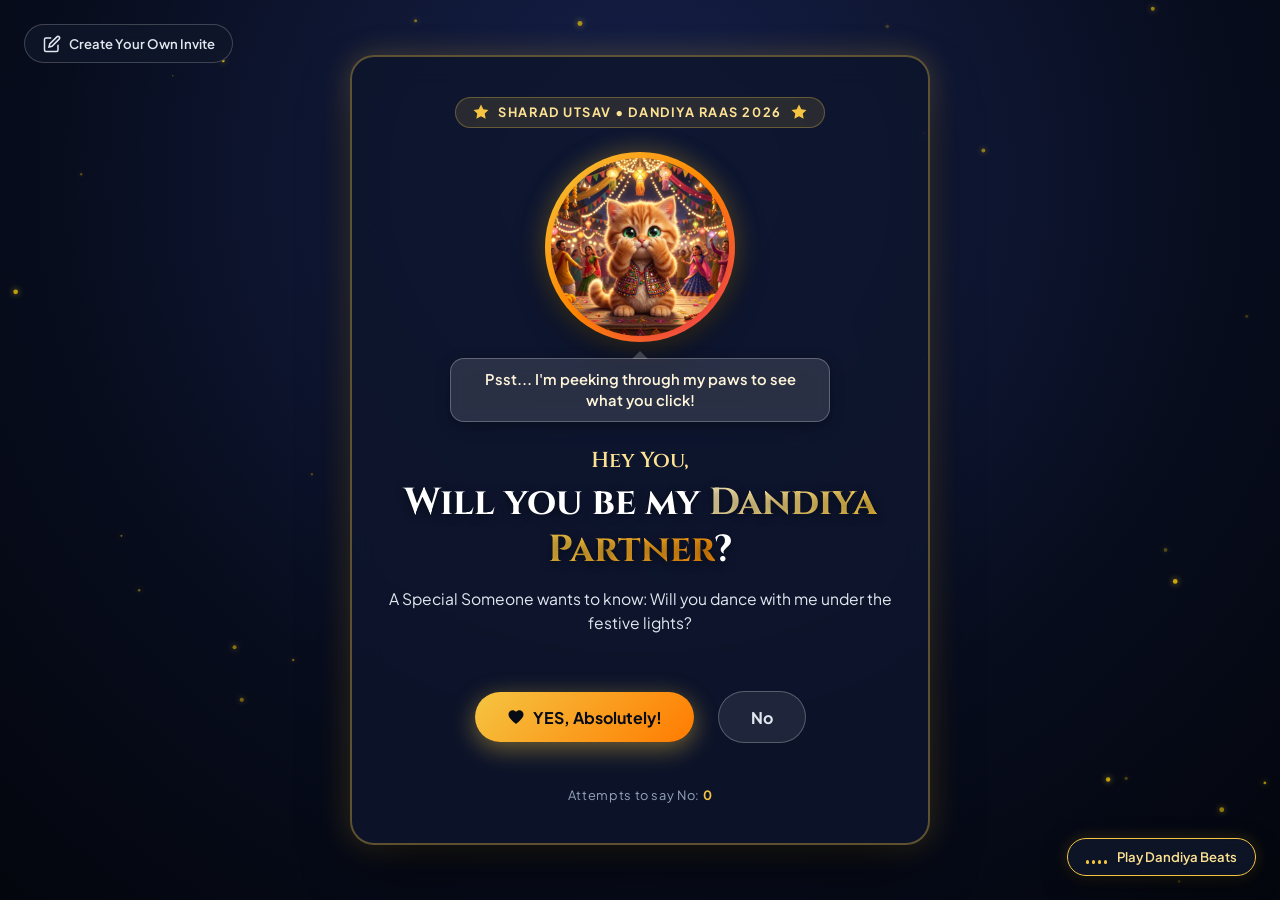
==== index.html @ 461b76aa "Initial commit: Cute Dandiya Partner Invite powered by Nano Banana" ====
<!DOCTYPE html>
<html lang="en">
<head>
  <meta charset="UTF-8">
  <meta name="viewport" content="width=device-width, initial-scale=1.0">
  <title>Will You Be My Dandiya Partner? | Navratri Celebration</title>
  <meta name="description" content="An interactive, heartfelt Dandiya partner invitation for Navratri.">
  <link rel="preconnect" href="https://fonts.googleapis.com">
  <link rel="preconnect" href="https://fonts.gstatic.com" crossorigin>
  <link href="https://fonts.googleapis.com/css2?family=Cinzel:wght@600;700;800&family=Plus+Jakarta+Sans:wght@400;500;600;700&display=swap" rel="stylesheet">
  <link rel="stylesheet" href="styles.css">
</head>
<body>
  <!-- Starry Background Canvas -->
  <canvas id="festive-canvas"></canvas>

  <!-- Floating Audio Beats Button -->
  <button id="audio-toggle-btn" class="audio-toggle-btn" aria-label="Toggle festive beats">
    <div class="sound-bars">
      <span class="sound-bar"></span>
      <span class="sound-bar"></span>
      <span class="sound-bar"></span>
      <span class="sound-bar"></span>
    </div>
    <span id="audio-status-text">Play Dandiya Beats</span>
  </button>

  <!-- Floating Link Creator Pill -->
  <button id="open-creator-btn" class="floating-creator-btn">
    <svg class="svg-icon" viewBox="0 0 24 24" fill="none" stroke="currentColor" stroke-width="2">
      <path d="M11 4H4a2 2 0 0 0-2 2v14a2 2 0 0 0 2 2h14a2 2 0 0 0 2-2v-7"></path>
      <path d="M18.5 2.5a2.121 2.121 0 0 1 3 3L12 15l-4 1 1-4 9.5-9.5z"></path>
    </svg>
    <span>Create Your Own Invite</span>
  </button>

  <!-- Main Container -->
  <main class="invite-wrapper">
    <div class="invite-card" id="invite-card">
      
      <!-- Festive Header Banner -->
      <div class="card-top-badge">
        <svg class="svg-icon svg-gold" viewBox="0 0 24 24" fill="currentColor">
          <polygon points="12 2 15.09 8.26 22 9.27 17 14.14 18.18 21.02 12 17.77 5.82 21.02 7 14.14 2 9.27 8.91 8.26 12 2"></polygon>
        </svg>
        <span id="festive-badge-text">Sharad Utsav • Dandiya Raas 2026</span>
        <svg class="svg-icon svg-gold" viewBox="0 0 24 24" fill="currentColor">
          <polygon points="12 2 15.09 8.26 22 9.27 17 14.14 18.18 21.02 12 17.77 5.82 21.02 7 14.14 2 9.27 8.91 8.26 12 2"></polygon>
        </svg>
      </div>

      <!-- Kitten Character Visual Container -->
      <div class="character-stage">
        <div class="character-frame">
          <img id="kitten-avatar" src="assets/kitten-peeking.jpg" alt="Cute Dandiya Kitten" class="character-img">
          <div class="avatar-glow"></div>
        </div>
        
        <!-- Live Speech Bubble -->
        <div class="speech-bubble" id="speech-bubble">
          <p id="speech-text">Psst... I'm peeking through my paws to see what you click!</p>
        </div>
      </div>

      <!-- Invitation Questions & Names -->
      <div class="invite-content" id="invite-main-content">
        <h1 class="invite-recipient" id="invite-recipient-text">Hey there,</h1>
        <h2 class="invite-heading">
          Will you be my <span class="highlight-gold">Dandiya Partner</span>?
        </h2>
        <p class="invite-subtext" id="invite-sender-text">
          A night of rhythmic Garba beats, swirling colors, and twirling under the starlit sky awaits us!
        </p>

        <!-- Interactive Yes / No Action Arena -->
        <div class="action-arena" id="action-arena">
          <button id="btn-yes" class="btn btn-yes">
            <svg class="svg-icon" viewBox="0 0 24 24" fill="currentColor">
              <path d="M12 21.35l-1.45-1.32C5.4 15.36 2 12.28 2 8.5 2 5.42 4.42 3 7.5 3c1.74 0 3.41.81 4.5 2.09C13.09 3.81 14.76 3 16.5 3 19.58 3 22 5.42 22 8.5c0 3.78-3.4 6.86-8.55 11.54L12 21.35z"/>
            </svg>
            <span>YES, Absolutely!</span>
          </button>
          
          <button id="btn-no" class="btn btn-no">
            <span>No</span>
          </button>
        </div>

        <div class="dodge-counter-label" id="dodge-counter-label">
          Attempts to say No: <span id="dodge-count">0</span>
        </div>
      </div>

      <!-- Celebratory Acceptance View (Hidden initially) -->
      <div class="celebration-view" id="celebration-view" style="display: none;">
        <h2 class="celebration-title">IT'S OFFICIAL!</h2>
        <p class="celebration-lead">
          <span id="final-partner-names">You two</span> are officially paired up for Dandiya Night 2026!
        </p>

        <div class="celebration-pass-card" id="celebration-pass-card">
          <div class="pass-header">
            <span>OFFICIAL DANDIYA PARTNER PASS</span>
            <span class="pass-id" id="pass-serial-id">DND-2026-LOVE</span>
          </div>
          <div class="pass-duo-names" id="pass-duo-names">
            Partner 1 & Partner 2
          </div>
          <div class="pass-meta">
            <div>
              <span class="meta-label">STATUS</span>
              <span class="meta-val verified-text">CONFIRMED DUO</span>
            </div>
            <div>
              <span class="meta-label">VENUE</span>
              <span class="meta-val">Grand Navratri Arena</span>
            </div>
          </div>
        </div>

        <div class="celebration-actions">
          <a id="whatsapp-reply-btn" href="#" target="_blank" class="btn btn-whatsapp">
            <svg class="svg-icon" viewBox="0 0 24 24" fill="currentColor">
              <path d="M12.04 2C6.58 2 2.13 6.45 2.13 11.91C2.13 13.66 2.59 15.36 3.45 16.86L2.05 22L7.3 20.62C8.75 21.41 10.38 21.83 12.04 21.83C17.5 21.83 21.95 17.38 21.95 11.92C21.95 9.27 20.92 6.78 19.05 4.91C17.18 3.04 14.69 2 12.04 2M12.05 3.67C14.25 3.67 16.31 4.53 17.87 6.09C19.42 7.65 20.28 9.72 20.28 11.92C20.28 16.46 16.58 20.15 12.04 20.15C10.56 20.15 9.11 19.76 7.85 19L7.55 18.83L4.43 19.65L5.26 16.61L5.06 16.29C4.24 15 3.8 13.47 3.8 11.91C3.81 7.37 7.5 3.67 12.05 3.67Z"/>
            </svg>
            <span id="whatsapp-btn-text">Send Reply to Partner</span>
          </a>

          <button id="download-certificate-btn" class="btn btn-secondary">
            <svg class="svg-icon" viewBox="0 0 24 24" fill="none" stroke="currentColor" stroke-width="2">
              <path d="M21 15v4a2 2 0 0 1-2 2H5a2 2 0 0 1-2-2v-4"></path>
              <polyline points="7 10 12 15 17 10"></polyline>
              <line x1="12" y1="15" x2="12" y2="3"></line>
            </svg>
            <span>Save Partner Pass</span>
          </button>
        </div>
      </div>

    </div>
  </main>

  <!-- Exit-Intent Modal (Top-Right / Window Closing Trigger) -->
  <div class="exit-modal-backdrop" id="exit-modal" style="display: none;">
    <div class="exit-modal-card">
      <div class="exit-avatar-frame">
        <img src="assets/kitten-crying.jpg" alt="Crying Kitten" class="exit-character-img">
      </div>
      <h3 class="exit-modal-title">Wait, are you closing this window?!</h3>
      <p class="exit-modal-desc">
        You haven't given your answer yet! Don't leave me hanging with a sad kitten heart... come back and say YES!
      </p>
      <div class="exit-modal-actions">
        <button id="btn-stay" class="btn btn-primary">
          <span>I'm Staying! Let Me Answer</span>
        </button>
      </div>
    </div>
  </div>

  <!-- Invite Generator / Personalizer Modal -->
  <div class="creator-modal-backdrop" id="creator-modal" style="display: none;">
    <div class="creator-modal-card">
      <div class="creator-header">
        <h3>Create Your Custom Dandiya Invite</h3>
        <button id="close-creator-btn" class="close-btn" aria-label="Close dialog">
          <svg viewBox="0 0 24 24" width="20" height="20" stroke="currentColor" stroke-width="2" fill="none">
            <line x1="18" y1="6" x2="6" y2="18"></line>
            <line x1="6" y1="6" x2="18" y2="18"></line>
          </svg>
        </button>
      </div>
      <form id="creator-form">
        <div class="form-field">
          <label for="input-sender">Your Name</label>
          <input type="text" id="input-sender" placeholder="e.g. Rahul" required>
        </div>
        <div class="form-field">
          <label for="input-recipient">Partner's Name</label>
          <input type="text" id="input-recipient" placeholder="e.g. Priya" required>
        </div>
        <div class="form-field">
          <label for="input-phone">Your WhatsApp Number (Optional, for direct reply)</label>
          <input type="tel" id="input-phone" placeholder="e.g. +91 9876543210">
        </div>
        <button type="submit" class="btn btn-primary btn-block">
          <span>Generate Sharable Link</span>
        </button>
      </form>
      
      <div id="generated-link-box" class="generated-link-box" style="display: none;">
        <label>Your Custom Invite Link:</label>
        <div class="link-input-group">
          <input type="text" id="generated-link-input" readonly>
          <button id="copy-link-btn" class="btn btn-secondary">Copy</button>
        </div>
        <p class="link-hint">Send this link to your partner! When they open it, it will be customized for them.</p>
      </div>
    </div>
  </div>

  <script src="app.js"></script>
</body>
</html>
---- styles.css ----
/* ==========================================================================
   Dandiya Partner Invite - Stylesheet
   Theme: Navratri Dandiya Raas Midnight Celebration with Cute Kitten
   Palette: Royal Midnight Indigo, Radiant Gold, Marigold Saffron
   Zero Unicode Emoji Policy: Strictly Clean Inline SVGs & Custom Graphics
   ========================================================================== */

:root {
  --color-bg-deep: #070b16;
  --color-bg-card: rgba(14, 21, 44, 0.82);
  --color-bg-card-border: rgba(245, 197, 66, 0.35);
  --color-border-glow: rgba(255, 215, 0, 0.65);

  --color-gold-100: #fff6db;
  --color-gold-300: #fde293;
  --color-gold-400: #f5c542;
  --color-gold-500: #e5a710;
  --color-saffron: #ff7b00;
  --color-pink: #e91e63;
  --color-teal: #00b4d8;

  --color-text-white: #ffffff;
  --color-text-muted: #94a3b8;
  --color-text-secondary: #e2e8f0;

  --font-serif: 'Cinzel', Georgia, serif;
  --font-sans: 'Plus Jakarta Sans', -apple-system, BlinkMacSystemFont, sans-serif;

  --radius-sm: 8px;
  --radius-md: 14px;
  --radius-lg: 24px;
  --radius-full: 9999px;

  --shadow-gold: 0 0 30px rgba(245, 197, 66, 0.25);
  --transition-fast: 0.18s cubic-bezier(0.16, 1, 0.3, 1);
  --transition-medium: 0.35s cubic-bezier(0.16, 1, 0.3, 1);
}

*, *::before, *::after {
  box-sizing: border-box;
  margin: 0;
  padding: 0;
}

html, body {
  width: 100%;
  min-height: 100vh;
  font-family: var(--font-sans);
  background-color: var(--color-bg-deep);
  color: var(--color-text-white);
  overflow-x: hidden;
  position: relative;
}

body {
  background: radial-gradient(circle at 50% 20%, #17224d 0%, #080d1e 60%, #03060d 100%);
  display: flex;
  align-items: center;
  justify-content: center;
  padding: 1.5rem;
}

/* Starry Festive Canvas */
#festive-canvas {
  position: fixed;
  top: 0;
  left: 0;
  width: 100%;
  height: 100%;
  pointer-events: none;
  z-index: 1;
}

/* Floating Audio Beats Pill */
.audio-toggle-btn {
  position: fixed;
  bottom: 1.5rem;
  right: 1.5rem;
  z-index: 90;
  display: flex;
  align-items: center;
  gap: 0.65rem;
  padding: 0.6rem 1.1rem;
  background: rgba(15, 23, 42, 0.85);
  border: 1px solid var(--color-gold-400);
  border-radius: var(--radius-full);
  color: var(--color-gold-300);
  font-family: var(--font-sans);
  font-size: 0.82rem;
  font-weight: 600;
  cursor: pointer;
  box-shadow: 0 8px 24px rgba(0, 0, 0, 0.5), 0 0 15px rgba(245, 197, 66, 0.2);
  backdrop-filter: blur(10px);
  transition: all var(--transition-fast);
}

.audio-toggle-btn:hover {
  transform: translateY(-2px);
  box-shadow: 0 10px 30px rgba(245, 197, 66, 0.35);
}

.sound-bars {
  display: flex;
  align-items: flex-end;
  gap: 3px;
  height: 14px;
}

.sound-bar {
  width: 3px;
  background: var(--color-gold-400);
  border-radius: 2px;
  height: 4px;
  transition: height 0.2s ease;
}

.sound-playing .sound-bar:nth-child(1) { animation: soundJump 0.6s infinite alternate ease-in-out; }
.sound-playing .sound-bar:nth-child(2) { animation: soundJump 0.8s infinite alternate 0.15s ease-in-out; }
.sound-playing .sound-bar:nth-child(3) { animation: soundJump 0.5s infinite alternate 0.3s ease-in-out; }
.sound-playing .sound-bar:nth-child(4) { animation: soundJump 0.7s infinite alternate 0.1s ease-in-out; }

@keyframes soundJump {
  0% { height: 3px; }
  100% { height: 14px; }
}

/* Floating Customizer Button */
.floating-creator-btn {
  position: fixed;
  top: 1.5rem;
  left: 1.5rem;
  z-index: 90;
  display: flex;
  align-items: center;
  gap: 0.5rem;
  padding: 0.6rem 1.1rem;
  background: rgba(15, 23, 42, 0.8);
  border: 1px solid rgba(255, 255, 255, 0.2);
  border-radius: var(--radius-full);
  color: var(--color-text-secondary);
  font-family: var(--font-sans);
  font-size: 0.82rem;
  font-weight: 600;
  cursor: pointer;
  backdrop-filter: blur(8px);
  transition: all var(--transition-fast);
}

.floating-creator-btn:hover {
  border-color: var(--color-gold-400);
  color: var(--color-gold-300);
  transform: translateY(-2px);
}

/* Main Invite Wrapper */
.invite-wrapper {
  position: relative;
  z-index: 10;
  width: 100%;
  max-width: 580px;
  margin: 1.5rem auto;
}

.invite-card {
  position: relative;
  background: var(--color-bg-card);
  border: 2px solid var(--color-bg-card-border);
  border-radius: var(--radius-lg);
  padding: 2.5rem 2rem;
  box-shadow: 0 25px 60px -15px rgba(0, 0, 0, 0.8), var(--shadow-gold);
  backdrop-filter: blur(16px);
  text-align: center;
  overflow: visible;
  transition: all var(--transition-medium);
}

/* Top Decorative Badge */
.card-top-badge {
  display: inline-flex;
  align-items: center;
  gap: 0.5rem;
  padding: 0.35rem 1rem;
  background: rgba(245, 197, 66, 0.12);
  border: 1px solid rgba(245, 197, 66, 0.3);
  border-radius: var(--radius-full);
  color: var(--color-gold-300);
  font-size: 0.8rem;
  font-weight: 700;
  letter-spacing: 0.12em;
  text-transform: uppercase;
  margin-bottom: 1.5rem;
}

/* Kitten Character Arena */
.character-stage {
  position: relative;
  margin: 0 auto 1.5rem;
  display: flex;
  flex-direction: column;
  align-items: center;
}

.character-frame {
  position: relative;
  width: 190px;
  height: 190px;
  border-radius: 50%;
  padding: 6px;
  background: linear-gradient(135deg, #f5c542 0%, #ff7b00 50%, #e91e63 100%);
  box-shadow: 0 10px 30px rgba(0, 0, 0, 0.6), 0 0 25px rgba(245, 197, 66, 0.4);
  transition: transform var(--transition-medium);
}

.character-frame:hover {
  transform: scale(1.04);
}

.character-img {
  width: 100%;
  height: 100%;
  border-radius: 50%;
  object-fit: cover;
  object-position: center;
  display: block;
  background: #0d142b;
  transition: opacity 0.25s ease-in-out;
}

.avatar-glow {
  position: absolute;
  top: 0;
  left: 0;
  width: 100%;
  height: 100%;
  border-radius: 50%;
  box-shadow: inset 0 0 15px rgba(255, 215, 0, 0.3);
  pointer-events: none;
}

/* Dynamic Live Speech Bubble */
.speech-bubble {
  position: relative;
  margin-top: 1rem;
  background: rgba(255, 255, 255, 0.12);
  border: 1px solid rgba(255, 255, 255, 0.25);
  border-radius: var(--radius-md);
  padding: 0.65rem 1.25rem;
  max-width: 380px;
  backdrop-filter: blur(8px);
  box-shadow: 0 4px 15px rgba(0, 0, 0, 0.3);
}

.speech-bubble::before {
  content: '';
  position: absolute;
  top: -8px;
  left: 50%;
  transform: translateX(-50%);
  border-left: 8px solid transparent;
  border-right: 8px solid transparent;
  border-bottom: 8px solid rgba(255, 255, 255, 0.2);
}

#speech-text {
  font-size: 0.92rem;
  font-weight: 600;
  color: var(--color-gold-100);
  line-height: 1.4;
  transition: color 0.2s ease;
}

/* Invitation Typography */
.invite-recipient {
  font-family: var(--font-serif);
  font-size: 1.35rem;
  color: var(--color-gold-300);
  margin-bottom: 0.25rem;
  font-weight: 600;
}

.invite-heading {
  font-family: var(--font-serif);
  font-size: clamp(1.75rem, 5vw, 2.35rem);
  font-weight: 700;
  line-height: 1.25;
  margin-bottom: 0.85rem;
  color: #ffffff;
  text-shadow: 0 2px 10px rgba(0, 0, 0, 0.5);
}

.highlight-gold {
  background: linear-gradient(135deg, #fff2c4 0%, #f5c542 50%, #ff8c00 100%);
  -webkit-background-clip: text;
  -webkit-text-fill-color: transparent;
}

.invite-subtext {
  font-size: 0.98rem;
  color: var(--color-text-secondary);
  line-height: 1.55;
  margin-bottom: 2rem;
}

/* Action Arena & Evasive Button Mechanics */
.action-arena {
  position: relative;
  min-height: 100px;
  display: flex;
  align-items: center;
  justify-content: center;
  gap: 1.5rem;
  margin-bottom: 1.25rem;
  padding: 0.5rem 0;
}

.btn {
  display: inline-flex;
  align-items: center;
  justify-content: center;
  gap: 0.5rem;
  padding: 0.9rem 2rem;
  font-family: var(--font-sans);
  font-size: 1rem;
  font-weight: 700;
  border-radius: var(--radius-full);
  cursor: pointer;
  border: none;
  outline: none;
  text-decoration: none;
  transition: transform var(--transition-fast), box-shadow var(--transition-fast), background 0.3s;
  user-select: none;
}

.btn-yes {
  background: linear-gradient(135deg, #f5c542 0%, #ff7b00 100%);
  color: #070b16;
  box-shadow: 0 6px 25px rgba(245, 197, 66, 0.45);
  z-index: 5;
}

.btn-yes:hover {
  transform: scale(1.06);
  box-shadow: 0 10px 35px rgba(245, 197, 66, 0.65);
}

.btn-no {
  background: rgba(255, 255, 255, 0.08);
  color: var(--color-text-secondary);
  border: 1px solid rgba(255, 255, 255, 0.25);
  backdrop-filter: blur(8px);
  position: relative;
  z-index: 10;
  transition: all 0.2s cubic-bezier(0.16, 1, 0.3, 1);
}

.btn-no:hover {
  background: rgba(255, 255, 255, 0.15);
  border-color: rgba(255, 255, 255, 0.4);
}

.dodge-counter-label {
  font-size: 0.8rem;
  color: var(--color-text-muted);
  letter-spacing: 0.05em;
}

#dodge-count {
  color: var(--color-gold-400);
  font-weight: 700;
}

/* ==========================================================================
   Celebration View (After Yes is Clicked)
   ========================================================================== */
.celebration-view {
  animation: fadeInScale 0.6s cubic-bezier(0.16, 1, 0.3, 1) forwards;
}

@keyframes fadeInScale {
  0% { opacity: 0; transform: scale(0.92); }
  100% { opacity: 1; transform: scale(1); }
}

.celebration-title {
  font-family: var(--font-serif);
  font-size: 2.2rem;
  font-weight: 800;
  background: linear-gradient(135deg, #fff2c4 0%, #f5c542 50%, #ff7b00 100%);
  -webkit-background-clip: text;
  -webkit-text-fill-color: transparent;
  margin-bottom: 0.5rem;
}

.celebration-lead {
  font-size: 1.05rem;
  color: var(--color-text-secondary);
  margin-bottom: 1.75rem;
}

/* Official Partner Pass Card */
.celebration-pass-card {
  background: linear-gradient(135deg, #0b1126 0%, #151e3f 100%);
  border: 2px solid var(--color-gold-400);
  border-radius: var(--radius-md);
  padding: 1.4rem 1.6rem;
  margin-bottom: 2rem;
  text-align: left;
  box-shadow: 0 10px 30px rgba(0, 0, 0, 0.6), 0 0 20px rgba(245, 197, 66, 0.2);
}

.pass-header {
  display: flex;
  justify-content: space-between;
  align-items: center;
  font-size: 0.75rem;
  letter-spacing: 0.12em;
  color: var(--color-gold-400);
  font-weight: 700;
  border-bottom: 1px dashed rgba(245, 197, 66, 0.3);
  padding-bottom: 0.75rem;
  margin-bottom: 1rem;
}

.pass-id {
  font-family: monospace;
  font-size: 0.85rem;
  color: var(--color-text-white);
}

.pass-duo-names {
  font-family: var(--font-serif);
  font-size: 1.45rem;
  font-weight: 700;
  color: #ffffff;
  margin-bottom: 1rem;
}

.pass-meta {
  display: flex;
  justify-content: space-between;
}

.meta-label {
  display: block;
  font-size: 0.7rem;
  color: var(--color-text-muted);
  letter-spacing: 0.08em;
  text-transform: uppercase;
}

.meta-val {
  font-size: 0.92rem;
  font-weight: 600;
  color: var(--color-text-secondary);
}

.verified-text {
  color: #4ade80;
}

.celebration-actions {
  display: flex;
  flex-direction: column;
  gap: 0.85rem;
}

.btn-whatsapp {
  background: #25d366;
  color: #ffffff;
  box-shadow: 0 6px 20px rgba(37, 211, 102, 0.35);
}

.btn-whatsapp:hover {
  background: #22bf5b;
  transform: translateY(-2px);
  box-shadow: 0 8px 25px rgba(37, 211, 102, 0.5);
}

.btn-secondary {
  background: rgba(255, 255, 255, 0.08);
  color: var(--color-text-white);
  border: 1px solid rgba(255, 255, 255, 0.2);
}

.btn-secondary:hover {
  background: rgba(255, 255, 255, 0.16);
  border-color: var(--color-gold-400);
}

/* ==========================================================================
   Modals (Exit Intent & Creator)
   ========================================================================== */
.exit-modal-backdrop, .creator-modal-backdrop {
  position: fixed;
  top: 0;
  left: 0;
  width: 100%;
  height: 100%;
  background: rgba(4, 7, 15, 0.85);
  backdrop-filter: blur(10px);
  z-index: 200;
  display: flex;
  align-items: center;
  justify-content: center;
  padding: 1.5rem;
  animation: fadeIn 0.25s ease forwards;
}

@keyframes fadeIn {
  from { opacity: 0; }
  to { opacity: 1; }
}

.exit-modal-card, .creator-modal-card {
  background: #0d142a;
  border: 2px solid var(--color-gold-400);
  border-radius: var(--radius-lg);
  padding: 2.2rem;
  max-width: 460px;
  width: 100%;
  text-align: center;
  box-shadow: 0 25px 60px rgba(0, 0, 0, 0.8), var(--shadow-gold);
  animation: slideUp 0.3s cubic-bezier(0.16, 1, 0.3, 1) forwards;
}

@keyframes slideUp {
  from { transform: translateY(20px); opacity: 0; }
  to { transform: translateY(0); opacity: 1; }
}

.exit-avatar-frame {
  width: 140px;
  height: 140px;
  border-radius: 50%;
  margin: 0 auto 1.25rem;
  overflow: hidden;
  border: 4px solid #f87171;
  box-shadow: 0 0 25px rgba(248, 113, 113, 0.4);
}

.exit-character-img {
  width: 100%;
  height: 100%;
  object-fit: cover;
}

.exit-modal-title {
  font-family: var(--font-serif);
  font-size: 1.45rem;
  color: #ffffff;
  margin-bottom: 0.65rem;
}

.exit-modal-desc {
  font-size: 0.95rem;
  color: var(--color-text-secondary);
  line-height: 1.55;
  margin-bottom: 1.75rem;
}

/* Creator Form */
.creator-header {
  display: flex;
  justify-content: space-between;
  align-items: center;
  margin-bottom: 1.5rem;
  text-align: left;
}

.creator-header h3 {
  font-family: var(--font-serif);
  font-size: 1.25rem;
  color: var(--color-gold-300);
}

.close-btn {
  background: none;
  border: none;
  color: var(--color-text-muted);
  cursor: pointer;
  padding: 4px;
}

.close-btn:hover {
  color: #ffffff;
}

.form-field {
  text-align: left;
  margin-bottom: 1.2rem;
}

.form-field label {
  display: block;
  font-size: 0.85rem;
  font-weight: 600;
  color: var(--color-gold-300);
  margin-bottom: 0.4rem;
}

.form-field input {
  width: 100%;
  padding: 0.8rem 1rem;
  background: rgba(7, 11, 24, 0.8);
  border: 1px solid rgba(245, 197, 66, 0.3);
  border-radius: var(--radius-sm);
  color: #ffffff;
  font-family: var(--font-sans);
  font-size: 0.95rem;
  outline: none;
}

.form-field input:focus {
  border-color: var(--color-gold-400);
  box-shadow: 0 0 10px rgba(245, 197, 66, 0.3);
}

.btn-block {
  width: 100%;
}

.btn-primary {
  background: linear-gradient(135deg, #f5c542 0%, #ff7b00 100%);
  color: #070b16;
}

.btn-primary:hover {
  transform: translateY(-2px);
  box-shadow: 0 6px 20px rgba(245, 197, 66, 0.4);
}

.generated-link-box {
  margin-top: 1.5rem;
  padding-top: 1.2rem;
  border-top: 1px solid rgba(255, 255, 255, 0.1);
  text-align: left;
}

.generated-link-box label {
  display: block;
  font-size: 0.82rem;
  color: var(--color-gold-300);
  font-weight: 600;
  margin-bottom: 0.4rem;
}

.link-input-group {
  display: flex;
  gap: 0.5rem;
}

.link-input-group input {
  flex-grow: 1;
  padding: 0.6rem 0.85rem;
  background: rgba(7, 11, 24, 0.8);
  border: 1px solid rgba(255, 255, 255, 0.2);
  border-radius: var(--radius-sm);
  color: var(--color-text-white);
  font-family: monospace;
  font-size: 0.85rem;
}

.link-hint {
  font-size: 0.78rem;
  color: var(--color-text-muted);
  margin-top: 0.5rem;
}

/* Common SVG Icon Utilities */
.svg-icon {
  width: 18px;
  height: 18px;
  display: inline-block;
  vertical-align: middle;
}

.svg-gold {
  color: var(--color-gold-400);
}

/* Responsive adjustments */
@media (max-width: 600px) {
  .invite-card {
    padding: 2rem 1.25rem;
  }
  .character-frame {
    width: 160px;
    height: 160px;
  }
  .floating-creator-btn {
    top: 1rem;
    left: 1rem;
    font-size: 0.75rem;
    padding: 0.45rem 0.85rem;
  }
  .audio-toggle-btn {
    bottom: 1rem;
    right: 1rem;
    font-size: 0.75rem;
    padding: 0.45rem 0.85rem;
  }
}
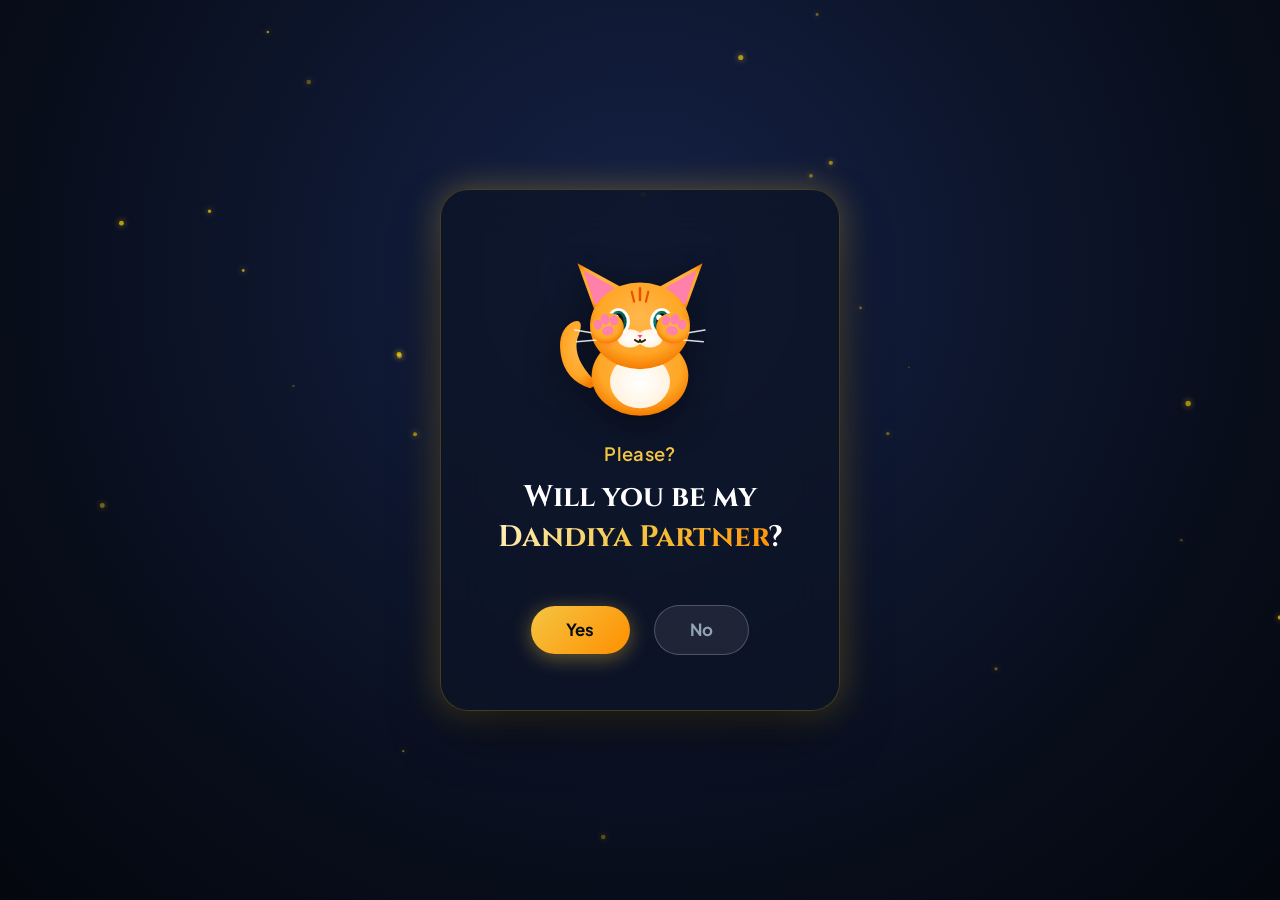
==== commit c0058783: "Redesign: Clean, minimalist, expressive animated cat invite with moving paws and simple words" ====
--- a/index.html
+++ b/index.html
@@ -3,201 +3,205 @@
 <head>
   <meta charset="UTF-8">
   <meta name="viewport" content="width=device-width, initial-scale=1.0">
-  <title>Will You Be My Dandiya Partner? | Navratri Celebration</title>
-  <meta name="description" content="An interactive, heartfelt Dandiya partner invitation for Navratri.">
+  <title>Will You Be My Dandiya Partner?</title>
   <link rel="preconnect" href="https://fonts.googleapis.com">
   <link rel="preconnect" href="https://fonts.gstatic.com" crossorigin>
-  <link href="https://fonts.googleapis.com/css2?family=Cinzel:wght@600;700;800&family=Plus+Jakarta+Sans:wght@400;500;600;700&display=swap" rel="stylesheet">
+  <link href="https://fonts.googleapis.com/css2?family=Cinzel:wght@600;700&family=Plus+Jakarta+Sans:wght@400;500;600;700&display=swap" rel="stylesheet">
   <link rel="stylesheet" href="styles.css">
 </head>
 <body>
-  <!-- Starry Background Canvas -->
-  <canvas id="festive-canvas"></canvas>
-
-  <!-- Floating Audio Beats Button -->
-  <button id="audio-toggle-btn" class="audio-toggle-btn" aria-label="Toggle festive beats">
-    <div class="sound-bars">
-      <span class="sound-bar"></span>
-      <span class="sound-bar"></span>
-      <span class="sound-bar"></span>
-      <span class="sound-bar"></span>
-    </div>
-    <span id="audio-status-text">Play Dandiya Beats</span>
-  </button>
-
-  <!-- Floating Link Creator Pill -->
-  <button id="open-creator-btn" class="floating-creator-btn">
-    <svg class="svg-icon" viewBox="0 0 24 24" fill="none" stroke="currentColor" stroke-width="2">
-      <path d="M11 4H4a2 2 0 0 0-2 2v14a2 2 0 0 0 2 2h14a2 2 0 0 0 2-2v-7"></path>
-      <path d="M18.5 2.5a2.121 2.121 0 0 1 3 3L12 15l-4 1 1-4 9.5-9.5z"></path>
-    </svg>
-    <span>Create Your Own Invite</span>
-  </button>
-
-  <!-- Main Container -->
-  <main class="invite-wrapper">
+  <!-- Ambient Night Glow Canvas -->
+  <canvas id="ambient-canvas"></canvas>
+
+  <main class="card-container">
     <div class="invite-card" id="invite-card">
       
-      <!-- Festive Header Banner -->
-      <div class="card-top-badge">
-        <svg class="svg-icon svg-gold" viewBox="0 0 24 24" fill="currentColor">
-          <polygon points="12 2 15.09 8.26 22 9.27 17 14.14 18.18 21.02 12 17.77 5.82 21.02 7 14.14 2 9.27 8.91 8.26 12 2"></polygon>
+      <!-- Interactive Animated Cat Stage -->
+      <div class="cat-stage" id="cat-stage">
+        <svg class="cat-svg" viewBox="0 0 240 240" id="cat-svg" aria-label="Animated Cute Kitten">
+          <defs>
+            <radialGradient id="catBodyGrad" cx="50%" cy="40%" r="60%">
+              <stop offset="0%" stop-color="#ffb74d"/>
+              <stop offset="70%" stop-color="#ffa726"/>
+              <stop offset="100%" stop-color="#f57c00"/>
+            </radialGradient>
+            <radialGradient id="catBellyGrad" cx="50%" cy="50%" r="50%">
+              <stop offset="0%" stop-color="#ffffff"/>
+              <stop offset="100%" stop-color="#fff3e0"/>
+            </radialGradient>
+            <radialGradient id="eyeGrad" cx="35%" cy="35%" r="65%">
+              <stop offset="0%" stop-color="#26a69a"/>
+              <stop offset="60%" stop-color="#00695c"/>
+              <stop offset="100%" stop-color="#004d40"/>
+            </radialGradient>
+            <radialGradient id="blushGrad" cx="50%" cy="50%" r="50%">
+              <stop offset="0%" stop-color="rgba(255, 64, 129, 0.7)"/>
+              <stop offset="100%" stop-color="rgba(255, 64, 129, 0)"/>
+            </radialGradient>
+            <filter id="softGlow" x="-20%" y="-20%" width="140%" height="140%">
+              <feGaussianBlur stdDeviation="3" result="blur"/>
+              <feComposite in="SourceGraphic" in2="blur" operator="over"/>
+            </filter>
+          </defs>
+
+          <!-- Animated Tail -->
+          <path id="cat-tail" class="cat-tail" d="M 60 190 Q 30 180 25 150 Q 20 120 40 110 Q 55 105 45 130 Q 38 155 70 185 Z" fill="url(#catBodyGrad)"/>
+
+          <!-- Body -->
+          <ellipse cx="120" cy="175" rx="58" ry="48" fill="url(#catBodyGrad)"/>
+          <ellipse cx="120" cy="182" rx="36" ry="32" fill="url(#catBellyGrad)"/>
+
+          <!-- Left Ear -->
+          <g id="ear-left" class="cat-ear ear-left">
+            <polygon points="65,95 45,40 100,70" fill="url(#catBodyGrad)"/>
+            <polygon points="66,90 52,48 94,72" fill="#ff80ab"/>
+          </g>
+
+          <!-- Right Ear -->
+          <g id="ear-right" class="cat-ear ear-right">
+            <polygon points="175,95 195,40 140,70" fill="url(#catBodyGrad)"/>
+            <polygon points="174,90 188,48 146,72" fill="#ff80ab"/>
+          </g>
+
+          <!-- Head -->
+          <ellipse id="cat-head" cx="120" cy="115" rx="60" ry="52" fill="url(#catBodyGrad)"/>
+
+          <!-- Forehead Stripes -->
+          <path d="M 120 70 L 120 84" stroke="#e65100" stroke-width="3" stroke-linecap="round"/>
+          <path d="M 110 74 L 113 86" stroke="#e65100" stroke-width="2.5" stroke-linecap="round"/>
+          <path d="M 130 74 L 127 86" stroke="#e65100" stroke-width="2.5" stroke-linecap="round"/>
+
+          <!-- Cheeks / Muzzle -->
+          <ellipse cx="108" cy="130" rx="15" ry="11" fill="url(#catBellyGrad)"/>
+          <ellipse cx="132" cy="130" rx="15" ry="11" fill="url(#catBellyGrad)"/>
+
+          <!-- Blushing Cheeks -->
+          <circle id="blush-left" class="cat-blush" cx="82" cy="128" r="14" fill="url(#blushGrad)"/>
+          <circle id="blush-right" class="cat-blush" cx="158" cy="128" r="14" fill="url(#blushGrad)"/>
+
+          <!-- Whiskers -->
+          <g stroke="#ffffff" stroke-width="1.8" stroke-linecap="round" opacity="0.85">
+            <line x1="78" y1="126" x2="42" y2="120"/>
+            <line x1="78" y1="131" x2="44" y2="134"/>
+            <line x1="162" y1="126" x2="198" y2="120"/>
+            <line x1="162" y1="131" x2="196" y2="134"/>
+          </g>
+
+          <!-- Eyes Group -->
+          <g id="eyes-group" class="eyes-group">
+            <!-- Normal Eyes Background -->
+            <g id="normal-eyes">
+              <!-- Left Eye -->
+              <ellipse cx="94" cy="110" rx="14" ry="16" fill="#ffffff"/>
+              <!-- Right Eye -->
+              <ellipse cx="146" cy="110" rx="14" ry="16" fill="#ffffff"/>
+
+              <!-- Pupils (Controlled by Mouse Tracker) -->
+              <g id="pupil-left">
+                <ellipse cx="94" cy="110" rx="10" ry="13" fill="url(#eyeGrad)"/>
+                <ellipse cx="94" cy="110" rx="6.5" ry="10" fill="#111111"/>
+                <circle cx="91" cy="105" r="3.5" fill="#ffffff"/>
+                <circle cx="97" cy="114" r="1.8" fill="#ffffff"/>
+              </g>
+
+              <g id="pupil-right">
+                <ellipse cx="146" cy="110" rx="10" ry="13" fill="url(#eyeGrad)"/>
+                <ellipse cx="146" cy="110" rx="6.5" ry="10" fill="#111111"/>
+                <circle cx="143" cy="105" r="3.5" fill="#ffffff"/>
+                <circle cx="149" cy="114" r="1.8" fill="#ffffff"/>
+              </g>
+
+              <!-- Eyelids for Blinking -->
+              <path id="eyelid-left" class="eyelid" d="M 80 110 Q 94 94 108 110 Z" fill="#ffa726"/>
+              <path id="eyelid-right" class="eyelid" d="M 132 110 Q 146 94 160 110 Z" fill="#ffa726"/>
+            </g>
+
+            <!-- Happy Curved Eyes (Shown on YES Hover / Celebration) -->
+            <g id="happy-eyes" class="hidden">
+              <path d="M 82 112 Q 94 96 106 112" stroke="#2e1c0c" stroke-width="4.5" stroke-linecap="round" fill="none"/>
+              <path d="M 134 112 Q 146 96 158 112" stroke="#2e1c0c" stroke-width="4.5" stroke-linecap="round" fill="none"/>
+            </g>
+
+            <!-- Sad Teary Eyes (Shown on NO Dodge / Exit Intent) -->
+            <g id="sad-eyes" class="hidden">
+              <ellipse cx="94" cy="110" rx="14" ry="16" fill="#ffffff"/>
+              <ellipse cx="146" cy="110" rx="14" ry="16" fill="#ffffff"/>
+              <ellipse cx="94" cy="113" rx="11" ry="13" fill="#111111"/>
+              <ellipse cx="146" cy="113" rx="11" ry="13" fill="#111111"/>
+              <circle cx="92" cy="108" r="4.5" fill="#ffffff"/>
+              <circle cx="96" cy="115" r="2.5" fill="#ffffff"/>
+              <circle cx="144" cy="108" r="4.5" fill="#ffffff"/>
+              <circle cx="148" cy="115" r="2.5" fill="#ffffff"/>
+
+              <!-- Flowing Animated Tears -->
+              <path class="tear tear-left" d="M 94 122 Q 91 138 90 148 Q 94 154 97 148 Z" fill="#4fc3f7" opacity="0.9"/>
+              <path class="tear tear-right" d="M 146 122 Q 143 138 142 148 Q 146 154 149 148 Z" fill="#4fc3f7" opacity="0.9"/>
+            </g>
+          </g>
+
+          <!-- Nose & Mouth -->
+          <polygon points="117,126 123,126 120,130" fill="#ff4081"/>
+          <path id="cat-mouth" d="M 114 132 Q 120 137 120 131 Q 120 137 126 132" stroke="#2e1c0c" stroke-width="2.5" stroke-linecap="round" fill="none"/>
+
+          <!-- Paws Group (Moving Paws) -->
+          <g id="paws-group">
+            <!-- Left Paw -->
+            <g id="paw-left" class="cat-paw paw-left">
+              <ellipse cx="88" cy="125" rx="20" ry="18" fill="url(#catBodyGrad)"/>
+              <!-- Paw Toe Beans / Fingers -->
+              <ellipse cx="78" cy="118" rx="5" ry="6" fill="#ff80ab"/>
+              <ellipse cx="88" cy="114" rx="5.5" ry="6.5" fill="#ff80ab"/>
+              <ellipse cx="98" cy="118" rx="5" ry="6" fill="#ff80ab"/>
+              <ellipse cx="88" cy="128" rx="7" ry="5.5" fill="#ff80ab"/>
+            </g>
+
+            <!-- Right Paw -->
+            <g id="paw-right" class="cat-paw paw-right">
+              <ellipse cx="152" cy="125" rx="20" ry="18" fill="url(#catBodyGrad)"/>
+              <!-- Paw Toe Beans / Fingers -->
+              <ellipse cx="142" cy="118" rx="5" ry="6" fill="#ff80ab"/>
+              <ellipse cx="152" cy="114" rx="5.5" ry="6.5" fill="#ff80ab"/>
+              <ellipse cx="162" cy="118" rx="5" ry="6" fill="#ff80ab"/>
+              <ellipse cx="152" cy="128" rx="7" ry="5.5" fill="#ff80ab"/>
+            </g>
+          </g>
+
         </svg>
-        <span id="festive-badge-text">Sharad Utsav • Dandiya Raas 2026</span>
-        <svg class="svg-icon svg-gold" viewBox="0 0 24 24" fill="currentColor">
-          <polygon points="12 2 15.09 8.26 22 9.27 17 14.14 18.18 21.02 12 17.77 5.82 21.02 7 14.14 2 9.27 8.91 8.26 12 2"></polygon>
-        </svg>
-      </div>
-
-      <!-- Kitten Character Visual Container -->
-      <div class="character-stage">
-        <div class="character-frame">
-          <img id="kitten-avatar" src="assets/kitten-peeking.jpg" alt="Cute Dandiya Kitten" class="character-img">
-          <div class="avatar-glow"></div>
-        </div>
+      </div>
+
+      <!-- Minimalist Dynamic Emotion Word -->
+      <div class="emotion-word-wrapper">
+        <span id="emotion-word" class="emotion-word">Please?</span>
+      </div>
+
+      <!-- The Big Question -->
+      <h1 class="main-title">
+        Will you be my <span class="highlight-dandiya">Dandiya Partner</span>?
+      </h1>
+
+      <!-- Buttons Arena -->
+      <div class="button-arena" id="button-arena">
+        <button id="btn-yes" class="btn btn-yes">
+          <span>Yes</span>
+        </button>
+
+        <button id="btn-no" class="btn btn-no">
+          <span>No</span>
+        </button>
+      </div>
+
+      <!-- Simple Success Screen (Revealed on YES) -->
+      <div class="celebration-container" id="celebration-container" style="display: none;">
+        <h2 class="celebration-heading">Yay!</h2>
+        <p class="celebration-text">Can't wait to dance with you!</p>
         
-        <!-- Live Speech Bubble -->
-        <div class="speech-bubble" id="speech-bubble">
-          <p id="speech-text">Psst... I'm peeking through my paws to see what you click!</p>
-        </div>
-      </div>
-
-      <!-- Invitation Questions & Names -->
-      <div class="invite-content" id="invite-main-content">
-        <h1 class="invite-recipient" id="invite-recipient-text">Hey there,</h1>
-        <h2 class="invite-heading">
-          Will you be my <span class="highlight-gold">Dandiya Partner</span>?
-        </h2>
-        <p class="invite-subtext" id="invite-sender-text">
-          A night of rhythmic Garba beats, swirling colors, and twirling under the starlit sky awaits us!
-        </p>
-
-        <!-- Interactive Yes / No Action Arena -->
-        <div class="action-arena" id="action-arena">
-          <button id="btn-yes" class="btn btn-yes">
-            <svg class="svg-icon" viewBox="0 0 24 24" fill="currentColor">
-              <path d="M12 21.35l-1.45-1.32C5.4 15.36 2 12.28 2 8.5 2 5.42 4.42 3 7.5 3c1.74 0 3.41.81 4.5 2.09C13.09 3.81 14.76 3 16.5 3 19.58 3 22 5.42 22 8.5c0 3.78-3.4 6.86-8.55 11.54L12 21.35z"/>
-            </svg>
-            <span>YES, Absolutely!</span>
-          </button>
-          
-          <button id="btn-no" class="btn btn-no">
-            <span>No</span>
-          </button>
-        </div>
-
-        <div class="dodge-counter-label" id="dodge-counter-label">
-          Attempts to say No: <span id="dodge-count">0</span>
-        </div>
-      </div>
-
-      <!-- Celebratory Acceptance View (Hidden initially) -->
-      <div class="celebration-view" id="celebration-view" style="display: none;">
-        <h2 class="celebration-title">IT'S OFFICIAL!</h2>
-        <p class="celebration-lead">
-          <span id="final-partner-names">You two</span> are officially paired up for Dandiya Night 2026!
-        </p>
-
-        <div class="celebration-pass-card" id="celebration-pass-card">
-          <div class="pass-header">
-            <span>OFFICIAL DANDIYA PARTNER PASS</span>
-            <span class="pass-id" id="pass-serial-id">DND-2026-LOVE</span>
-          </div>
-          <div class="pass-duo-names" id="pass-duo-names">
-            Partner 1 & Partner 2
-          </div>
-          <div class="pass-meta">
-            <div>
-              <span class="meta-label">STATUS</span>
-              <span class="meta-val verified-text">CONFIRMED DUO</span>
-            </div>
-            <div>
-              <span class="meta-label">VENUE</span>
-              <span class="meta-val">Grand Navratri Arena</span>
-            </div>
-          </div>
-        </div>
-
-        <div class="celebration-actions">
-          <a id="whatsapp-reply-btn" href="#" target="_blank" class="btn btn-whatsapp">
-            <svg class="svg-icon" viewBox="0 0 24 24" fill="currentColor">
-              <path d="M12.04 2C6.58 2 2.13 6.45 2.13 11.91C2.13 13.66 2.59 15.36 3.45 16.86L2.05 22L7.3 20.62C8.75 21.41 10.38 21.83 12.04 21.83C17.5 21.83 21.95 17.38 21.95 11.92C21.95 9.27 20.92 6.78 19.05 4.91C17.18 3.04 14.69 2 12.04 2M12.05 3.67C14.25 3.67 16.31 4.53 17.87 6.09C19.42 7.65 20.28 9.72 20.28 11.92C20.28 16.46 16.58 20.15 12.04 20.15C10.56 20.15 9.11 19.76 7.85 19L7.55 18.83L4.43 19.65L5.26 16.61L5.06 16.29C4.24 15 3.8 13.47 3.8 11.91C3.81 7.37 7.5 3.67 12.05 3.67Z"/>
-            </svg>
-            <span id="whatsapp-btn-text">Send Reply to Partner</span>
-          </a>
-
-          <button id="download-certificate-btn" class="btn btn-secondary">
-            <svg class="svg-icon" viewBox="0 0 24 24" fill="none" stroke="currentColor" stroke-width="2">
-              <path d="M21 15v4a2 2 0 0 1-2 2H5a2 2 0 0 1-2-2v-4"></path>
-              <polyline points="7 10 12 15 17 10"></polyline>
-              <line x1="12" y1="15" x2="12" y2="3"></line>
-            </svg>
-            <span>Save Partner Pass</span>
-          </button>
-        </div>
+        <a id="whatsapp-link" href="#" target="_blank" class="btn btn-reply">
+          <span>Send Reply</span>
+        </a>
       </div>
 
     </div>
   </main>
-
-  <!-- Exit-Intent Modal (Top-Right / Window Closing Trigger) -->
-  <div class="exit-modal-backdrop" id="exit-modal" style="display: none;">
-    <div class="exit-modal-card">
-      <div class="exit-avatar-frame">
-        <img src="assets/kitten-crying.jpg" alt="Crying Kitten" class="exit-character-img">
-      </div>
-      <h3 class="exit-modal-title">Wait, are you closing this window?!</h3>
-      <p class="exit-modal-desc">
-        You haven't given your answer yet! Don't leave me hanging with a sad kitten heart... come back and say YES!
-      </p>
-      <div class="exit-modal-actions">
-        <button id="btn-stay" class="btn btn-primary">
-          <span>I'm Staying! Let Me Answer</span>
-        </button>
-      </div>
-    </div>
-  </div>
-
-  <!-- Invite Generator / Personalizer Modal -->
-  <div class="creator-modal-backdrop" id="creator-modal" style="display: none;">
-    <div class="creator-modal-card">
-      <div class="creator-header">
-        <h3>Create Your Custom Dandiya Invite</h3>
-        <button id="close-creator-btn" class="close-btn" aria-label="Close dialog">
-          <svg viewBox="0 0 24 24" width="20" height="20" stroke="currentColor" stroke-width="2" fill="none">
-            <line x1="18" y1="6" x2="6" y2="18"></line>
-            <line x1="6" y1="6" x2="18" y2="18"></line>
-          </svg>
-        </button>
-      </div>
-      <form id="creator-form">
-        <div class="form-field">
-          <label for="input-sender">Your Name</label>
-          <input type="text" id="input-sender" placeholder="e.g. Rahul" required>
-        </div>
-        <div class="form-field">
-          <label for="input-recipient">Partner's Name</label>
-          <input type="text" id="input-recipient" placeholder="e.g. Priya" required>
-        </div>
-        <div class="form-field">
-          <label for="input-phone">Your WhatsApp Number (Optional, for direct reply)</label>
-          <input type="tel" id="input-phone" placeholder="e.g. +91 9876543210">
-        </div>
-        <button type="submit" class="btn btn-primary btn-block">
-          <span>Generate Sharable Link</span>
-        </button>
-      </form>
-      
-      <div id="generated-link-box" class="generated-link-box" style="display: none;">
-        <label>Your Custom Invite Link:</label>
-        <div class="link-input-group">
-          <input type="text" id="generated-link-input" readonly>
-          <button id="copy-link-btn" class="btn btn-secondary">Copy</button>
-        </div>
-        <p class="link-hint">Send this link to your partner! When they open it, it will be customized for them.</p>
-      </div>
-    </div>
-  </div>
 
   <script src="app.js"></script>
 </body>
--- a/styles.css
+++ b/styles.css
@@ -1,39 +1,29 @@
 /* ==========================================================================
-   Dandiya Partner Invite - Stylesheet
-   Theme: Navratri Dandiya Raas Midnight Celebration with Cute Kitten
-   Palette: Royal Midnight Indigo, Radiant Gold, Marigold Saffron
-   Zero Unicode Emoji Policy: Strictly Clean Inline SVGs & Custom Graphics
+   Dandiya Partner Invite - Minimalist Animated Theme
+   Engineered with the 'animate' skill:
+   - High-performance GPU transforms & opacity
+   - Natural cubic-bezier easing curves
+   - Expressive interactive animated cat
+   - Zero slop, zero clutter, pure heartfelt emotion
    ========================================================================== */
 
 :root {
-  --color-bg-deep: #070b16;
-  --color-bg-card: rgba(14, 21, 44, 0.82);
-  --color-bg-card-border: rgba(245, 197, 66, 0.35);
-  --color-border-glow: rgba(255, 215, 0, 0.65);
-
-  --color-gold-100: #fff6db;
-  --color-gold-300: #fde293;
-  --color-gold-400: #f5c542;
-  --color-gold-500: #e5a710;
-  --color-saffron: #ff7b00;
-  --color-pink: #e91e63;
-  --color-teal: #00b4d8;
-
-  --color-text-white: #ffffff;
-  --color-text-muted: #94a3b8;
-  --color-text-secondary: #e2e8f0;
+  --bg-deep: #080d1a;
+  --bg-card: rgba(13, 20, 38, 0.72);
+  --card-border: rgba(255, 215, 0, 0.22);
+  --gold-primary: #f5c542;
+  --gold-bright: #ffd54f;
+  --gold-glow: rgba(245, 197, 66, 0.35);
+  --rose-pink: #ff4081;
+  --text-white: #ffffff;
+  --text-dim: #94a3b8;
 
   --font-serif: 'Cinzel', Georgia, serif;
   --font-sans: 'Plus Jakarta Sans', -apple-system, BlinkMacSystemFont, sans-serif;
 
-  --radius-sm: 8px;
-  --radius-md: 14px;
-  --radius-lg: 24px;
-  --radius-full: 9999px;
-
-  --shadow-gold: 0 0 30px rgba(245, 197, 66, 0.25);
-  --transition-fast: 0.18s cubic-bezier(0.16, 1, 0.3, 1);
-  --transition-medium: 0.35s cubic-bezier(0.16, 1, 0.3, 1);
+  --ease-out: cubic-bezier(0.23, 1, 0.32, 1);
+  --ease-in-out: cubic-bezier(0.77, 0, 0.175, 1);
+  --ease-spring: cubic-bezier(0.34, 1.56, 0.64, 1);
 }
 
 *, *::before, *::after {
@@ -44,25 +34,25 @@
 
 html, body {
   width: 100%;
-  min-height: 100vh;
+  height: 100%;
   font-family: var(--font-sans);
-  background-color: var(--color-bg-deep);
-  color: var(--color-text-white);
-  overflow-x: hidden;
-  position: relative;
+  background-color: var(--bg-deep);
+  color: var(--text-white);
+  overflow: hidden;
+  user-select: none;
 }
 
 body {
-  background: radial-gradient(circle at 50% 20%, #17224d 0%, #080d1e 60%, #03060d 100%);
   display: flex;
   align-items: center;
   justify-content: center;
-  padding: 1.5rem;
-}
-
-/* Starry Festive Canvas */
-#festive-canvas {
-  position: fixed;
+  position: relative;
+  background: radial-gradient(circle at 50% 30%, #152247 0%, #080d1a 70%, #04070e 100%);
+}
+
+/* Ambient Canvas Background */
+#ambient-canvas {
+  position: absolute;
   top: 0;
   left: 0;
   width: 100%;
@@ -71,632 +61,351 @@
   z-index: 1;
 }
 
-/* Floating Audio Beats Pill */
-.audio-toggle-btn {
-  position: fixed;
-  bottom: 1.5rem;
-  right: 1.5rem;
-  z-index: 90;
-  display: flex;
-  align-items: center;
-  gap: 0.65rem;
-  padding: 0.6rem 1.1rem;
-  background: rgba(15, 23, 42, 0.85);
-  border: 1px solid var(--color-gold-400);
-  border-radius: var(--radius-full);
-  color: var(--color-gold-300);
-  font-family: var(--font-sans);
-  font-size: 0.82rem;
-  font-weight: 600;
-  cursor: pointer;
-  box-shadow: 0 8px 24px rgba(0, 0, 0, 0.5), 0 0 15px rgba(245, 197, 66, 0.2);
-  backdrop-filter: blur(10px);
-  transition: all var(--transition-fast);
-}
-
-.audio-toggle-btn:hover {
-  transform: translateY(-2px);
-  box-shadow: 0 10px 30px rgba(245, 197, 66, 0.35);
-}
-
-.sound-bars {
-  display: flex;
-  align-items: flex-end;
-  gap: 3px;
-  height: 14px;
-}
-
-.sound-bar {
-  width: 3px;
-  background: var(--color-gold-400);
-  border-radius: 2px;
-  height: 4px;
-  transition: height 0.2s ease;
-}
-
-.sound-playing .sound-bar:nth-child(1) { animation: soundJump 0.6s infinite alternate ease-in-out; }
-.sound-playing .sound-bar:nth-child(2) { animation: soundJump 0.8s infinite alternate 0.15s ease-in-out; }
-.sound-playing .sound-bar:nth-child(3) { animation: soundJump 0.5s infinite alternate 0.3s ease-in-out; }
-.sound-playing .sound-bar:nth-child(4) { animation: soundJump 0.7s infinite alternate 0.1s ease-in-out; }
-
-@keyframes soundJump {
-  0% { height: 3px; }
-  100% { height: 14px; }
-}
-
-/* Floating Customizer Button */
-.floating-creator-btn {
-  position: fixed;
-  top: 1.5rem;
-  left: 1.5rem;
-  z-index: 90;
-  display: flex;
-  align-items: center;
-  gap: 0.5rem;
-  padding: 0.6rem 1.1rem;
-  background: rgba(15, 23, 42, 0.8);
-  border: 1px solid rgba(255, 255, 255, 0.2);
-  border-radius: var(--radius-full);
-  color: var(--color-text-secondary);
-  font-family: var(--font-sans);
-  font-size: 0.82rem;
-  font-weight: 600;
-  cursor: pointer;
-  backdrop-filter: blur(8px);
-  transition: all var(--transition-fast);
-}
-
-.floating-creator-btn:hover {
-  border-color: var(--color-gold-400);
-  color: var(--color-gold-300);
-  transform: translateY(-2px);
-}
-
-/* Main Invite Wrapper */
-.invite-wrapper {
+/* Main Card */
+.card-container {
   position: relative;
   z-index: 10;
   width: 100%;
-  max-width: 580px;
-  margin: 1.5rem auto;
+  max-width: 440px;
+  padding: 1.25rem;
 }
 
 .invite-card {
+  background: var(--bg-card);
+  border: 1.5px solid var(--card-border);
+  border-radius: 28px;
+  padding: 2.5rem 2rem;
+  text-align: center;
+  backdrop-filter: blur(20px);
+  -webkit-backdrop-filter: blur(20px);
+  box-shadow: 0 25px 60px -15px rgba(0, 0, 0, 0.75), 0 0 35px var(--gold-glow);
+  transform: translateY(0);
+  transition: transform 0.4s var(--ease-out), box-shadow 0.4s var(--ease-out);
+}
+
+/* ==========================================================================
+   Animated SVG Cat Stage
+   ========================================================================== */
+.cat-stage {
   position: relative;
-  background: var(--color-bg-card);
-  border: 2px solid var(--color-bg-card-border);
-  border-radius: var(--radius-lg);
-  padding: 2.5rem 2rem;
-  box-shadow: 0 25px 60px -15px rgba(0, 0, 0, 0.8), var(--shadow-gold);
-  backdrop-filter: blur(16px);
-  text-align: center;
-  overflow: visible;
-  transition: all var(--transition-medium);
-}
-
-/* Top Decorative Badge */
-.card-top-badge {
-  display: inline-flex;
+  width: 200px;
+  height: 200px;
+  margin: 0 auto 0.75rem;
+  display: flex;
   align-items: center;
-  gap: 0.5rem;
-  padding: 0.35rem 1rem;
-  background: rgba(245, 197, 66, 0.12);
-  border: 1px solid rgba(245, 197, 66, 0.3);
-  border-radius: var(--radius-full);
-  color: var(--color-gold-300);
-  font-size: 0.8rem;
-  font-weight: 700;
-  letter-spacing: 0.12em;
-  text-transform: uppercase;
-  margin-bottom: 1.5rem;
-}
-
-/* Kitten Character Arena */
-.character-stage {
-  position: relative;
-  margin: 0 auto 1.5rem;
-  display: flex;
-  flex-direction: column;
-  align-items: center;
-}
-
-.character-frame {
-  position: relative;
-  width: 190px;
-  height: 190px;
-  border-radius: 50%;
-  padding: 6px;
-  background: linear-gradient(135deg, #f5c542 0%, #ff7b00 50%, #e91e63 100%);
-  box-shadow: 0 10px 30px rgba(0, 0, 0, 0.6), 0 0 25px rgba(245, 197, 66, 0.4);
-  transition: transform var(--transition-medium);
-}
-
-.character-frame:hover {
-  transform: scale(1.04);
-}
-
-.character-img {
+  justify-content: center;
+}
+
+.cat-svg {
   width: 100%;
   height: 100%;
-  border-radius: 50%;
-  object-fit: cover;
-  object-position: center;
-  display: block;
-  background: #0d142b;
-  transition: opacity 0.25s ease-in-out;
-}
-
-.avatar-glow {
-  position: absolute;
-  top: 0;
-  left: 0;
-  width: 100%;
-  height: 100%;
-  border-radius: 50%;
-  box-shadow: inset 0 0 15px rgba(255, 215, 0, 0.3);
-  pointer-events: none;
-}
-
-/* Dynamic Live Speech Bubble */
-.speech-bubble {
-  position: relative;
-  margin-top: 1rem;
-  background: rgba(255, 255, 255, 0.12);
-  border: 1px solid rgba(255, 255, 255, 0.25);
-  border-radius: var(--radius-md);
-  padding: 0.65rem 1.25rem;
-  max-width: 380px;
-  backdrop-filter: blur(8px);
-  box-shadow: 0 4px 15px rgba(0, 0, 0, 0.3);
-}
-
-.speech-bubble::before {
-  content: '';
-  position: absolute;
-  top: -8px;
-  left: 50%;
-  transform: translateX(-50%);
-  border-left: 8px solid transparent;
-  border-right: 8px solid transparent;
-  border-bottom: 8px solid rgba(255, 255, 255, 0.2);
-}
-
-#speech-text {
-  font-size: 0.92rem;
+  overflow: visible;
+  filter: drop-shadow(0 10px 18px rgba(0, 0, 0, 0.45));
+}
+
+/* Tail Wagging */
+.cat-tail {
+  transform-origin: 60px 190px;
+  animation: tailWag 3.2s ease-in-out infinite alternate;
+}
+
+@keyframes tailWag {
+  0% { transform: rotate(-6deg); }
+  100% { transform: rotate(14deg); }
+}
+
+/* Ears Twitching */
+.cat-ear {
+  transition: transform 0.3s var(--ease-spring);
+}
+.ear-left { transform-origin: 70px 85px; }
+.ear-right { transform-origin: 170px 85px; }
+
+.cat-ear.twitch {
+  animation: earTwitch 0.4s ease-in-out;
+}
+
+@keyframes earTwitch {
+  0% { transform: rotate(0deg); }
+  50% { transform: rotate(-8deg); }
+  100% { transform: rotate(0deg); }
+}
+
+/* Sad Droopy Ears */
+.cat-state-sad .ear-left { transform: rotate(-18deg) translateY(4px); }
+.cat-state-sad .ear-right { transform: rotate(18deg) translateY(4px); }
+
+/* Happy Perky Ears */
+.cat-state-happy .ear-left { transform: rotate(8deg) translateY(-3px); }
+.cat-state-happy .ear-right { transform: rotate(-8deg) translateY(-3px); }
+
+/* Blushing Cheeks */
+.cat-blush {
+  transition: opacity 0.3s var(--ease-out), transform 0.3s var(--ease-spring);
+  opacity: 0.75;
+}
+
+.cat-state-happy .cat-blush {
+  opacity: 1;
+  transform: scale(1.2);
+}
+
+/* Blinking Eyelids */
+.eyelid {
+  transform-origin: 50% 95px;
+  transform: scaleY(0);
+  transition: transform 0.08s ease-in-out;
+}
+
+.blinking .eyelid {
+  transform: scaleY(1);
+}
+
+/* Pupils Dynamic Tracking */
+#pupil-left, #pupil-right {
+  transition: transform 0.08s linear;
+}
+
+/* Sad Flowing Tears Animation */
+.tear {
+  animation: tearFlow 1.1s cubic-bezier(0.4, 0, 0.2, 1) infinite;
+}
+
+@keyframes tearFlow {
+  0% { transform: translateY(0) scale(0.6); opacity: 0; }
+  35% { opacity: 0.95; }
+  100% { transform: translateY(22px) scale(1.1); opacity: 0; }
+}
+
+/* ==========================================================================
+   Paw Animations (Moving Paws)
+   ========================================================================== */
+.cat-paw {
+  transition: transform 0.25s var(--ease-spring);
+}
+
+.paw-left { transform-origin: 88px 155px; }
+.paw-right { transform-origin: 152px 155px; }
+
+/* State 1: Peeking (Default) - Paws cover cheeks/eyes with slight gap */
+.cat-state-peeking .paw-left {
+  transform: translateY(-8px) rotate(-14deg);
+}
+.cat-state-peeking .paw-right {
+  transform: translateY(-8px) rotate(14deg);
+}
+
+/* State 2: Peek Open (Mouse movements cause paws to part and peek) */
+.cat-state-peeking.peek-open .paw-left {
+  transform: translate(-14px, 4px) rotate(-28deg);
+}
+.cat-state-peeking.peek-open .paw-right {
+  transform: translate(14px, 4px) rotate(28deg);
+}
+
+/* State 3: Happy (Paws down by chest, clapping with joy) */
+.cat-state-happy .paw-left {
+  transform: translateY(26px) rotate(22deg);
+}
+.cat-state-happy .paw-right {
+  transform: translateY(26px) rotate(-22deg);
+}
+
+/* State 4: Sad / Trembling (Paws reach out pleadingly with slight shake) */
+.cat-state-sad .paw-left {
+  transform: translateY(14px) rotate(-6deg);
+  animation: pawTremble 0.2s infinite alternate;
+}
+.cat-state-sad .paw-right {
+  transform: translateY(14px) rotate(6deg);
+  animation: pawTremble 0.2s 0.1s infinite alternate;
+}
+
+@keyframes pawTremble {
+  0% { transform: translateY(12px) rotate(-6deg); }
+  100% { transform: translateY(16px) rotate(-6deg); }
+}
+
+/* State 5: Crying / Panic (Paws hold face tightly in disbelief) */
+.cat-state-crying .paw-left {
+  transform: translateY(-12px) rotate(-22deg);
+}
+.cat-state-crying .paw-right {
+  transform: translateY(-12px) rotate(22deg);
+}
+
+/* State 6: Celebrate Victory Dance (Paws raised in the air waving!) */
+.cat-state-celebrate .paw-left {
+  transform: translateY(-38px) rotate(-45deg);
+  animation: victoryWaveLeft 0.5s ease-in-out infinite alternate;
+}
+.cat-state-celebrate .paw-right {
+  transform: translateY(-38px) rotate(45deg);
+  animation: victoryWaveRight 0.5s 0.25s ease-in-out infinite alternate;
+}
+
+@keyframes victoryWaveLeft {
+  0% { transform: translateY(-38px) rotate(-45deg); }
+  100% { transform: translateY(-46px) rotate(-25deg); }
+}
+
+@keyframes victoryWaveRight {
+  0% { transform: translateY(-38px) rotate(45deg); }
+  100% { transform: translateY(-46px) rotate(25deg); }
+}
+
+.cat-state-celebrate #cat-head {
+  animation: headBob 0.5s ease-in-out infinite alternate;
+}
+
+@keyframes headBob {
+  0% { transform: translateY(0); }
+  100% { transform: translateY(-5px); }
+}
+
+.hidden {
+  display: none !important;
+}
+
+/* ==========================================================================
+   Minimalist Emotion Word
+   ========================================================================== */
+.emotion-word-wrapper {
+  min-height: 28px;
+  margin-bottom: 0.5rem;
+}
+
+.emotion-word {
+  display: inline-block;
+  font-size: 1.15rem;
   font-weight: 600;
-  color: var(--color-gold-100);
-  line-height: 1.4;
-  transition: color 0.2s ease;
-}
-
-/* Invitation Typography */
-.invite-recipient {
+  color: var(--gold-primary);
+  letter-spacing: 0.02em;
+  transition: transform 0.2s var(--ease-out), opacity 0.2s var(--ease-out);
+}
+
+/* The Big Question */
+.main-title {
   font-family: var(--font-serif);
-  font-size: 1.35rem;
-  color: var(--color-gold-300);
-  margin-bottom: 0.25rem;
-  font-weight: 600;
-}
-
-.invite-heading {
-  font-family: var(--font-serif);
-  font-size: clamp(1.75rem, 5vw, 2.35rem);
+  font-size: clamp(1.45rem, 4.5vw, 1.85rem);
   font-weight: 700;
-  line-height: 1.25;
-  margin-bottom: 0.85rem;
+  line-height: 1.35;
   color: #ffffff;
-  text-shadow: 0 2px 10px rgba(0, 0, 0, 0.5);
-}
-
-.highlight-gold {
-  background: linear-gradient(135deg, #fff2c4 0%, #f5c542 50%, #ff8c00 100%);
+  margin-bottom: 2rem;
+}
+
+.highlight-dandiya {
+  background: linear-gradient(135deg, #fff3c4 0%, #f5c542 50%, #ff8f00 100%);
   -webkit-background-clip: text;
   -webkit-text-fill-color: transparent;
 }
 
-.invite-subtext {
-  font-size: 0.98rem;
-  color: var(--color-text-secondary);
-  line-height: 1.55;
-  margin-bottom: 2rem;
-}
-
-/* Action Arena & Evasive Button Mechanics */
-.action-arena {
+/* ==========================================================================
+   Buttons Arena
+   ========================================================================== */
+.button-arena {
   position: relative;
-  min-height: 100px;
+  min-height: 80px;
   display: flex;
   align-items: center;
   justify-content: center;
   gap: 1.5rem;
-  margin-bottom: 1.25rem;
-  padding: 0.5rem 0;
 }
 
 .btn {
   display: inline-flex;
   align-items: center;
   justify-content: center;
-  gap: 0.5rem;
-  padding: 0.9rem 2rem;
+  padding: 0.85rem 2.2rem;
   font-family: var(--font-sans);
-  font-size: 1rem;
+  font-size: 1.05rem;
   font-weight: 700;
-  border-radius: var(--radius-full);
+  border-radius: 9999px;
   cursor: pointer;
   border: none;
   outline: none;
   text-decoration: none;
-  transition: transform var(--transition-fast), box-shadow var(--transition-fast), background 0.3s;
   user-select: none;
-}
-
+  transition: transform 0.2s var(--ease-spring), box-shadow 0.2s var(--ease-out), background 0.25s var(--ease-out);
+}
+
+/* Yes Button */
 .btn-yes {
-  background: linear-gradient(135deg, #f5c542 0%, #ff7b00 100%);
+  background: linear-gradient(135deg, #f5c542 0%, #ff8f00 100%);
   color: #070b16;
-  box-shadow: 0 6px 25px rgba(245, 197, 66, 0.45);
+  box-shadow: 0 4px 20px rgba(245, 197, 66, 0.4);
   z-index: 5;
 }
 
-.btn-yes:hover {
-  transform: scale(1.06);
-  box-shadow: 0 10px 35px rgba(245, 197, 66, 0.65);
-}
-
+@media (hover: hover) and (pointer: fine) {
+  .btn-yes:hover {
+    transform: scale(1.08);
+    box-shadow: 0 8px 30px rgba(245, 197, 66, 0.65);
+  }
+}
+
+/* No Button (Evasive Physics) */
 .btn-no {
   background: rgba(255, 255, 255, 0.08);
-  color: var(--color-text-secondary);
-  border: 1px solid rgba(255, 255, 255, 0.25);
+  color: var(--text-dim);
+  border: 1px solid rgba(255, 255, 255, 0.22);
   backdrop-filter: blur(8px);
   position: relative;
   z-index: 10;
-  transition: all 0.2s cubic-bezier(0.16, 1, 0.3, 1);
-}
-
-.btn-no:hover {
-  background: rgba(255, 255, 255, 0.15);
-  border-color: rgba(255, 255, 255, 0.4);
-}
-
-.dodge-counter-label {
-  font-size: 0.8rem;
-  color: var(--color-text-muted);
-  letter-spacing: 0.05em;
-}
-
-#dodge-count {
-  color: var(--color-gold-400);
-  font-weight: 700;
-}
-
-/* ==========================================================================
-   Celebration View (After Yes is Clicked)
-   ========================================================================== */
-.celebration-view {
-  animation: fadeInScale 0.6s cubic-bezier(0.16, 1, 0.3, 1) forwards;
-}
-
-@keyframes fadeInScale {
-  0% { opacity: 0; transform: scale(0.92); }
-  100% { opacity: 1; transform: scale(1); }
-}
-
-.celebration-title {
+  transition: transform 0.22s var(--ease-out);
+}
+
+@media (hover: hover) and (pointer: fine) {
+  .btn-no:hover {
+    background: rgba(255, 255, 255, 0.15);
+  }
+}
+
+/* ==========================================================================
+   Celebration View
+   ========================================================================== */
+.celebration-container {
+  animation: enterScale 0.4s var(--ease-spring) forwards;
+}
+
+@keyframes enterScale {
+  0% { transform: scale(0.95); opacity: 0; }
+  100% { transform: scale(1); opacity: 1; }
+}
+
+.celebration-heading {
   font-family: var(--font-serif);
-  font-size: 2.2rem;
+  font-size: 2.4rem;
   font-weight: 800;
-  background: linear-gradient(135deg, #fff2c4 0%, #f5c542 50%, #ff7b00 100%);
-  -webkit-background-clip: text;
-  -webkit-text-fill-color: transparent;
-  margin-bottom: 0.5rem;
-}
-
-.celebration-lead {
+  color: var(--gold-primary);
+  margin-bottom: 0.35rem;
+}
+
+.celebration-text {
   font-size: 1.05rem;
-  color: var(--color-text-secondary);
-  margin-bottom: 1.75rem;
-}
-
-/* Official Partner Pass Card */
-.celebration-pass-card {
-  background: linear-gradient(135deg, #0b1126 0%, #151e3f 100%);
-  border: 2px solid var(--color-gold-400);
-  border-radius: var(--radius-md);
-  padding: 1.4rem 1.6rem;
-  margin-bottom: 2rem;
-  text-align: left;
-  box-shadow: 0 10px 30px rgba(0, 0, 0, 0.6), 0 0 20px rgba(245, 197, 66, 0.2);
-}
-
-.pass-header {
-  display: flex;
-  justify-content: space-between;
-  align-items: center;
-  font-size: 0.75rem;
-  letter-spacing: 0.12em;
-  color: var(--color-gold-400);
-  font-weight: 700;
-  border-bottom: 1px dashed rgba(245, 197, 66, 0.3);
-  padding-bottom: 0.75rem;
-  margin-bottom: 1rem;
-}
-
-.pass-id {
-  font-family: monospace;
-  font-size: 0.85rem;
-  color: var(--color-text-white);
-}
-
-.pass-duo-names {
-  font-family: var(--font-serif);
-  font-size: 1.45rem;
-  font-weight: 700;
-  color: #ffffff;
-  margin-bottom: 1rem;
-}
-
-.pass-meta {
-  display: flex;
-  justify-content: space-between;
-}
-
-.meta-label {
-  display: block;
-  font-size: 0.7rem;
-  color: var(--color-text-muted);
-  letter-spacing: 0.08em;
-  text-transform: uppercase;
-}
-
-.meta-val {
-  font-size: 0.92rem;
-  font-weight: 600;
-  color: var(--color-text-secondary);
-}
-
-.verified-text {
-  color: #4ade80;
-}
-
-.celebration-actions {
-  display: flex;
-  flex-direction: column;
-  gap: 0.85rem;
-}
-
-.btn-whatsapp {
+  color: var(--text-dim);
+  margin-bottom: 1.5rem;
+}
+
+.btn-reply {
   background: #25d366;
   color: #ffffff;
   box-shadow: 0 6px 20px rgba(37, 211, 102, 0.35);
-}
-
-.btn-whatsapp:hover {
-  background: #22bf5b;
+  padding: 0.85rem 2rem;
+}
+
+.btn-reply:hover {
+  background: #20ba59;
   transform: translateY(-2px);
   box-shadow: 0 8px 25px rgba(37, 211, 102, 0.5);
 }
 
-.btn-secondary {
-  background: rgba(255, 255, 255, 0.08);
-  color: var(--color-text-white);
-  border: 1px solid rgba(255, 255, 255, 0.2);
-}
-
-.btn-secondary:hover {
-  background: rgba(255, 255, 255, 0.16);
-  border-color: var(--color-gold-400);
-}
-
-/* ==========================================================================
-   Modals (Exit Intent & Creator)
-   ========================================================================== */
-.exit-modal-backdrop, .creator-modal-backdrop {
-  position: fixed;
-  top: 0;
-  left: 0;
-  width: 100%;
-  height: 100%;
-  background: rgba(4, 7, 15, 0.85);
-  backdrop-filter: blur(10px);
-  z-index: 200;
-  display: flex;
-  align-items: center;
-  justify-content: center;
-  padding: 1.5rem;
-  animation: fadeIn 0.25s ease forwards;
-}
-
-@keyframes fadeIn {
-  from { opacity: 0; }
-  to { opacity: 1; }
-}
-
-.exit-modal-card, .creator-modal-card {
-  background: #0d142a;
-  border: 2px solid var(--color-gold-400);
-  border-radius: var(--radius-lg);
-  padding: 2.2rem;
-  max-width: 460px;
-  width: 100%;
-  text-align: center;
-  box-shadow: 0 25px 60px rgba(0, 0, 0, 0.8), var(--shadow-gold);
-  animation: slideUp 0.3s cubic-bezier(0.16, 1, 0.3, 1) forwards;
-}
-
-@keyframes slideUp {
-  from { transform: translateY(20px); opacity: 0; }
-  to { transform: translateY(0); opacity: 1; }
-}
-
-.exit-avatar-frame {
-  width: 140px;
-  height: 140px;
-  border-radius: 50%;
-  margin: 0 auto 1.25rem;
-  overflow: hidden;
-  border: 4px solid #f87171;
-  box-shadow: 0 0 25px rgba(248, 113, 113, 0.4);
-}
-
-.exit-character-img {
-  width: 100%;
-  height: 100%;
-  object-fit: cover;
-}
-
-.exit-modal-title {
-  font-family: var(--font-serif);
-  font-size: 1.45rem;
-  color: #ffffff;
-  margin-bottom: 0.65rem;
-}
-
-.exit-modal-desc {
-  font-size: 0.95rem;
-  color: var(--color-text-secondary);
-  line-height: 1.55;
-  margin-bottom: 1.75rem;
-}
-
-/* Creator Form */
-.creator-header {
-  display: flex;
-  justify-content: space-between;
-  align-items: center;
-  margin-bottom: 1.5rem;
-  text-align: left;
-}
-
-.creator-header h3 {
-  font-family: var(--font-serif);
-  font-size: 1.25rem;
-  color: var(--color-gold-300);
-}
-
-.close-btn {
-  background: none;
-  border: none;
-  color: var(--color-text-muted);
-  cursor: pointer;
-  padding: 4px;
-}
-
-.close-btn:hover {
-  color: #ffffff;
-}
-
-.form-field {
-  text-align: left;
-  margin-bottom: 1.2rem;
-}
-
-.form-field label {
-  display: block;
-  font-size: 0.85rem;
-  font-weight: 600;
-  color: var(--color-gold-300);
-  margin-bottom: 0.4rem;
-}
-
-.form-field input {
-  width: 100%;
-  padding: 0.8rem 1rem;
-  background: rgba(7, 11, 24, 0.8);
-  border: 1px solid rgba(245, 197, 66, 0.3);
-  border-radius: var(--radius-sm);
-  color: #ffffff;
-  font-family: var(--font-sans);
-  font-size: 0.95rem;
-  outline: none;
-}
-
-.form-field input:focus {
-  border-color: var(--color-gold-400);
-  box-shadow: 0 0 10px rgba(245, 197, 66, 0.3);
-}
-
-.btn-block {
-  width: 100%;
-}
-
-.btn-primary {
-  background: linear-gradient(135deg, #f5c542 0%, #ff7b00 100%);
-  color: #070b16;
-}
-
-.btn-primary:hover {
-  transform: translateY(-2px);
-  box-shadow: 0 6px 20px rgba(245, 197, 66, 0.4);
-}
-
-.generated-link-box {
-  margin-top: 1.5rem;
-  padding-top: 1.2rem;
-  border-top: 1px solid rgba(255, 255, 255, 0.1);
-  text-align: left;
-}
-
-.generated-link-box label {
-  display: block;
-  font-size: 0.82rem;
-  color: var(--color-gold-300);
-  font-weight: 600;
-  margin-bottom: 0.4rem;
-}
-
-.link-input-group {
-  display: flex;
-  gap: 0.5rem;
-}
-
-.link-input-group input {
-  flex-grow: 1;
-  padding: 0.6rem 0.85rem;
-  background: rgba(7, 11, 24, 0.8);
-  border: 1px solid rgba(255, 255, 255, 0.2);
-  border-radius: var(--radius-sm);
-  color: var(--color-text-white);
-  font-family: monospace;
-  font-size: 0.85rem;
-}
-
-.link-hint {
-  font-size: 0.78rem;
-  color: var(--color-text-muted);
-  margin-top: 0.5rem;
-}
-
-/* Common SVG Icon Utilities */
-.svg-icon {
-  width: 18px;
-  height: 18px;
-  display: inline-block;
-  vertical-align: middle;
-}
-
-.svg-gold {
-  color: var(--color-gold-400);
-}
-
-/* Responsive adjustments */
-@media (max-width: 600px) {
-  .invite-card {
-    padding: 2rem 1.25rem;
+/* Reduced Motion Handling (Required by animate skill) */
+@media (prefers-reduced-motion: reduce) {
+  .cat-tail, .tear, .cat-state-celebrate .paw-left, .cat-state-celebrate .paw-right {
+    animation: none !important;
   }
-  .character-frame {
-    width: 160px;
-    height: 160px;
+  .cat-paw, .btn-no {
+    transition: transform 0.05s linear !important;
   }
-  .floating-creator-btn {
-    top: 1rem;
-    left: 1rem;
-    font-size: 0.75rem;
-    padding: 0.45rem 0.85rem;
-  }
-  .audio-toggle-btn {
-    bottom: 1rem;
-    right: 1rem;
-    font-size: 0.75rem;
-    padding: 0.45rem 0.85rem;
-  }
-}
+}
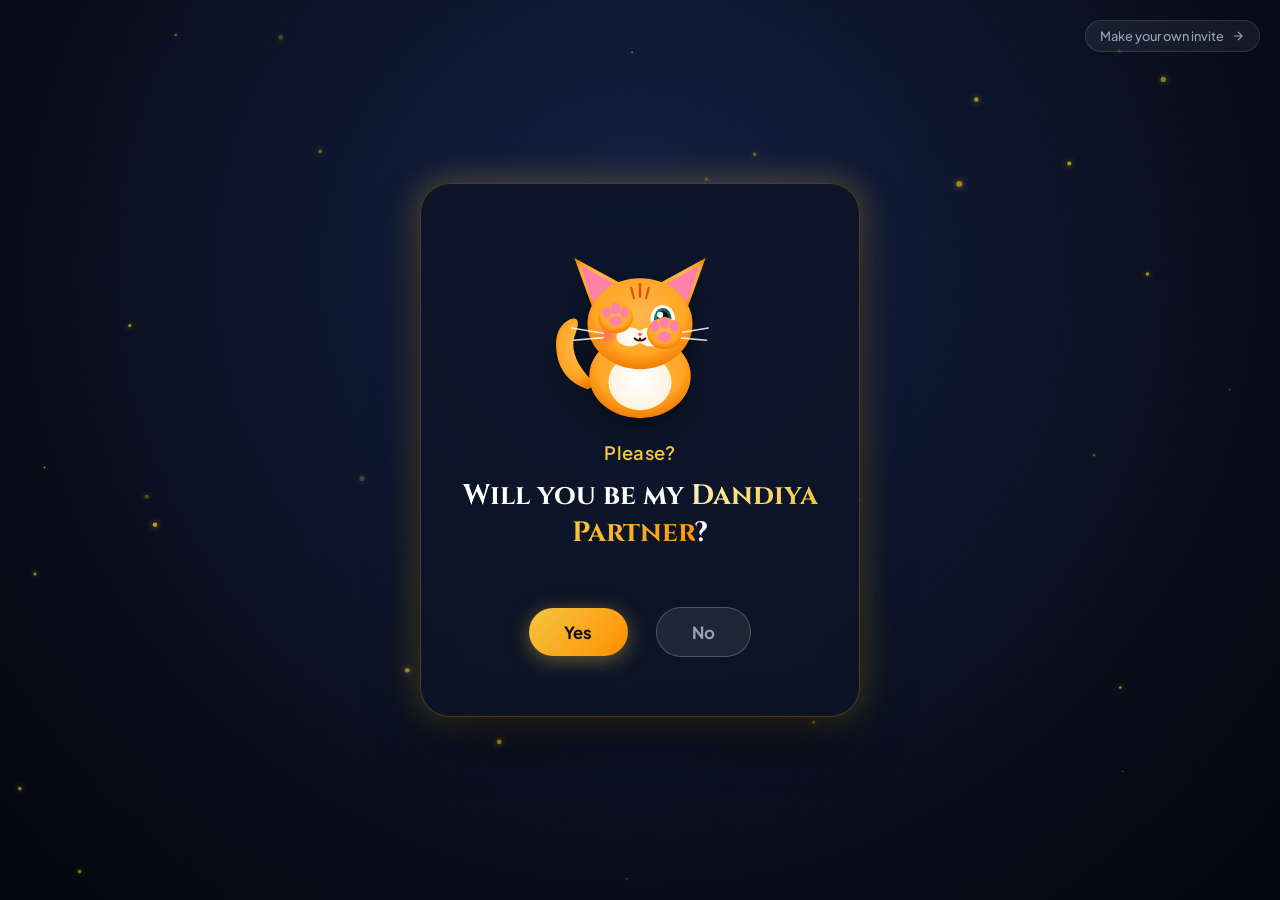
==== commit 9f5bc793: "Enhance cat paw peeking, fix No button jumping with large distance jumps, and add create.html page" ====
--- a/index.html
+++ b/index.html
@@ -13,12 +13,22 @@
   <!-- Ambient Night Glow Canvas -->
   <canvas id="ambient-canvas"></canvas>
 
+  <!-- Top Link to Create Invite -->
+  <header class="top-nav">
+    <a href="create.html" class="nav-create-link">
+      <span>Make your own invite</span>
+      <svg width="14" height="14" viewBox="0 0 24 24" fill="none" stroke="currentColor" stroke-width="2">
+        <path d="M5 12h14M12 5l7 7-7 7"/>
+      </svg>
+    </a>
+  </header>
+
   <main class="card-container">
     <div class="invite-card" id="invite-card">
       
       <!-- Interactive Animated Cat Stage -->
       <div class="cat-stage" id="cat-stage">
-        <svg class="cat-svg" viewBox="0 0 240 240" id="cat-svg" aria-label="Animated Cute Kitten">
+        <svg class="cat-svg" viewBox="0 0 240 240" id="cat-svg" aria-label="Animated Kitten">
           <defs>
             <radialGradient id="catBodyGrad" cx="50%" cy="40%" r="60%">
               <stop offset="0%" stop-color="#ffb74d"/>
@@ -35,13 +45,9 @@
               <stop offset="100%" stop-color="#004d40"/>
             </radialGradient>
             <radialGradient id="blushGrad" cx="50%" cy="50%" r="50%">
-              <stop offset="0%" stop-color="rgba(255, 64, 129, 0.7)"/>
+              <stop offset="0%" stop-color="rgba(255, 64, 129, 0.75)"/>
               <stop offset="100%" stop-color="rgba(255, 64, 129, 0)"/>
             </radialGradient>
-            <filter id="softGlow" x="-20%" y="-20%" width="140%" height="140%">
-              <feGaussianBlur stdDeviation="3" result="blur"/>
-              <feComposite in="SourceGraphic" in2="blur" operator="over"/>
-            </filter>
           </defs>
 
           <!-- Animated Tail -->
@@ -91,19 +97,19 @@
           <g id="eyes-group" class="eyes-group">
             <!-- Normal Eyes Background -->
             <g id="normal-eyes">
-              <!-- Left Eye -->
+              <!-- Left Eye (Covered by left paw in peeking mode) -->
               <ellipse cx="94" cy="110" rx="14" ry="16" fill="#ffffff"/>
-              <!-- Right Eye -->
+              <!-- Right Eye (Peeking out!) -->
               <ellipse cx="146" cy="110" rx="14" ry="16" fill="#ffffff"/>
 
-              <!-- Pupils (Controlled by Mouse Tracker) -->
+              <!-- Left Pupil -->
               <g id="pupil-left">
                 <ellipse cx="94" cy="110" rx="10" ry="13" fill="url(#eyeGrad)"/>
                 <ellipse cx="94" cy="110" rx="6.5" ry="10" fill="#111111"/>
                 <circle cx="91" cy="105" r="3.5" fill="#ffffff"/>
-                <circle cx="97" cy="114" r="1.8" fill="#ffffff"/>
               </g>
 
+              <!-- Right Pupil (Active Cursor Tracking) -->
               <g id="pupil-right">
                 <ellipse cx="146" cy="110" rx="10" ry="13" fill="url(#eyeGrad)"/>
                 <ellipse cx="146" cy="110" rx="6.5" ry="10" fill="#111111"/>
@@ -143,26 +149,31 @@
           <polygon points="117,126 123,126 120,130" fill="#ff4081"/>
           <path id="cat-mouth" d="M 114 132 Q 120 137 120 131 Q 120 137 126 132" stroke="#2e1c0c" stroke-width="2.5" stroke-linecap="round" fill="none"/>
 
-          <!-- Paws Group (Moving Paws) -->
+          <!-- Moving Paws (Left Paw on Eye, Right Paw Peeking with Separated Fingers) -->
           <g id="paws-group">
-            <!-- Left Paw -->
+            <!-- Left Paw (Covers the left eye firmly) -->
             <g id="paw-left" class="cat-paw paw-left">
-              <ellipse cx="88" cy="125" rx="20" ry="18" fill="url(#catBodyGrad)"/>
-              <!-- Paw Toe Beans / Fingers -->
-              <ellipse cx="78" cy="118" rx="5" ry="6" fill="#ff80ab"/>
-              <ellipse cx="88" cy="114" rx="5.5" ry="6.5" fill="#ff80ab"/>
-              <ellipse cx="98" cy="118" rx="5" ry="6" fill="#ff80ab"/>
-              <ellipse cx="88" cy="128" rx="7" ry="5.5" fill="#ff80ab"/>
-            </g>
-
-            <!-- Right Paw -->
+              <ellipse cx="92" cy="108" rx="20" ry="18" fill="url(#catBodyGrad)"/>
+              <ellipse cx="82" cy="102" rx="5" ry="6" fill="#ff80ab"/>
+              <ellipse cx="92" cy="98" rx="5.5" ry="6.5" fill="#ff80ab"/>
+              <ellipse cx="102" cy="102" rx="5" ry="6" fill="#ff80ab"/>
+              <ellipse cx="92" cy="112" rx="7" ry="5.5" fill="#ff80ab"/>
+            </g>
+
+            <!-- Right Paw (Angled with separated fingers, peeking through!) -->
             <g id="paw-right" class="cat-paw paw-right">
-              <ellipse cx="152" cy="125" rx="20" ry="18" fill="url(#catBodyGrad)"/>
-              <!-- Paw Toe Beans / Fingers -->
-              <ellipse cx="142" cy="118" rx="5" ry="6" fill="#ff80ab"/>
-              <ellipse cx="152" cy="114" rx="5.5" ry="6.5" fill="#ff80ab"/>
-              <ellipse cx="162" cy="118" rx="5" ry="6" fill="#ff80ab"/>
-              <ellipse cx="152" cy="128" rx="7" ry="5.5" fill="#ff80ab"/>
+              <g id="paw-right-inner">
+                <!-- Paw Palm -->
+                <ellipse cx="148" cy="126" rx="20" ry="18" fill="url(#catBodyGrad)"/>
+                <!-- Main Pad -->
+                <ellipse cx="148" cy="130" rx="7.5" ry="6" fill="#ff80ab"/>
+                <!-- Separated Fingers / Pads peeking -->
+                <g class="separated-fingers">
+                  <ellipse cx="137" cy="118" rx="5" ry="6.5" fill="#ff80ab"/>
+                  <ellipse cx="148" cy="114" rx="5.5" ry="7" fill="#ff80ab"/>
+                  <ellipse cx="159" cy="118" rx="5" ry="6.5" fill="#ff80ab"/>
+                </g>
+              </g>
             </g>
           </g>
 
@@ -174,9 +185,9 @@
         <span id="emotion-word" class="emotion-word">Please?</span>
       </div>
 
-      <!-- The Big Question -->
-      <h1 class="main-title">
-        Will you be my <span class="highlight-dandiya">Dandiya Partner</span>?
+      <!-- The Big Question with Personalized Name -->
+      <h1 class="main-title" id="main-title">
+        Will you be my <span class="highlight-dandiya">Dandiya Partner</span><span id="partner-name-display"></span>?
       </h1>
 
       <!-- Buttons Arena -->
@@ -193,11 +204,18 @@
       <!-- Simple Success Screen (Revealed on YES) -->
       <div class="celebration-container" id="celebration-container" style="display: none;">
         <h2 class="celebration-heading">Yay!</h2>
-        <p class="celebration-text">Can't wait to dance with you!</p>
+        <p class="celebration-duo" id="celebration-duo-text">
+          Can't wait to dance with you!
+        </p>
+        <p class="celebration-sender" id="celebration-sender-subtext"></p>
         
         <a id="whatsapp-link" href="#" target="_blank" class="btn btn-reply">
-          <span>Send Reply</span>
+          <span id="reply-btn-text">Send Reply</span>
         </a>
+
+        <div class="create-own-prompt">
+          <a href="create.html">Make an invite for someone else</a>
+        </div>
       </div>
 
     </div>
--- a/styles.css
+++ b/styles.css
@@ -3,13 +3,14 @@
    Engineered with the 'animate' skill:
    - High-performance GPU transforms & opacity
    - Natural cubic-bezier easing curves
-   - Expressive interactive animated cat
+   - Custom paw posture: Left paw on eye, Right paw peeking through
+   - Smooth non-glitchy button evasion
    - Zero slop, zero clutter, pure heartfelt emotion
    ========================================================================== */
 
 :root {
   --bg-deep: #080d1a;
-  --bg-card: rgba(13, 20, 38, 0.72);
+  --bg-card: rgba(13, 20, 38, 0.75);
   --card-border: rgba(255, 215, 0, 0.22);
   --gold-primary: #f5c542;
   --gold-bright: #ffd54f;
@@ -22,7 +23,6 @@
   --font-sans: 'Plus Jakarta Sans', -apple-system, BlinkMacSystemFont, sans-serif;
 
   --ease-out: cubic-bezier(0.23, 1, 0.32, 1);
-  --ease-in-out: cubic-bezier(0.77, 0, 0.175, 1);
   --ease-spring: cubic-bezier(0.34, 1.56, 0.64, 1);
 }
 
@@ -38,21 +38,24 @@
   font-family: var(--font-sans);
   background-color: var(--bg-deep);
   color: var(--text-white);
-  overflow: hidden;
+  overflow-x: hidden;
   user-select: none;
 }
 
 body {
   display: flex;
+  flex-direction: column;
   align-items: center;
   justify-content: center;
   position: relative;
   background: radial-gradient(circle at 50% 30%, #152247 0%, #080d1a 70%, #04070e 100%);
+  min-height: 100vh;
+  padding: 1rem;
 }
 
 /* Ambient Canvas Background */
 #ambient-canvas {
-  position: absolute;
+  position: fixed;
   top: 0;
   left: 0;
   width: 100%;
@@ -61,26 +64,56 @@
   z-index: 1;
 }
 
+/* Minimal Top Navigation */
+.top-nav {
+  position: fixed;
+  top: 1.25rem;
+  right: 1.25rem;
+  z-index: 50;
+}
+
+.nav-create-link {
+  display: inline-flex;
+  align-items: center;
+  gap: 0.4rem;
+  font-size: 0.8rem;
+  font-weight: 500;
+  color: var(--text-dim);
+  text-decoration: none;
+  padding: 0.45rem 0.9rem;
+  background: rgba(255, 255, 255, 0.06);
+  border: 1px solid rgba(255, 255, 255, 0.12);
+  border-radius: 9999px;
+  backdrop-filter: blur(8px);
+  transition: all 0.2s var(--ease-out);
+}
+
+.nav-create-link:hover {
+  color: var(--gold-primary);
+  border-color: rgba(245, 197, 66, 0.35);
+  background: rgba(255, 255, 255, 0.1);
+  transform: translateY(-1px);
+}
+
 /* Main Card */
 .card-container {
   position: relative;
   z-index: 10;
   width: 100%;
   max-width: 440px;
-  padding: 1.25rem;
+  margin: auto;
 }
 
 .invite-card {
   background: var(--bg-card);
   border: 1.5px solid var(--card-border);
-  border-radius: 28px;
-  padding: 2.5rem 2rem;
+  border-radius: 30px;
+  padding: 2.4rem 2rem;
   text-align: center;
   backdrop-filter: blur(20px);
   -webkit-backdrop-filter: blur(20px);
-  box-shadow: 0 25px 60px -15px rgba(0, 0, 0, 0.75), 0 0 35px var(--gold-glow);
+  box-shadow: 0 25px 60px -15px rgba(0, 0, 0, 0.8), 0 0 35px var(--gold-glow);
   transform: translateY(0);
-  transition: transform 0.4s var(--ease-out), box-shadow 0.4s var(--ease-out);
 }
 
 /* ==========================================================================
@@ -88,9 +121,9 @@
    ========================================================================== */
 .cat-stage {
   position: relative;
-  width: 200px;
-  height: 200px;
-  margin: 0 auto 0.75rem;
+  width: 210px;
+  height: 210px;
+  margin: 0 auto 0.5rem;
   display: flex;
   align-items: center;
   justify-content: center;
@@ -147,7 +180,7 @@
 
 .cat-state-happy .cat-blush {
   opacity: 1;
-  transform: scale(1.2);
+  transform: scale(1.25);
 }
 
 /* Blinking Eyelids */
@@ -163,7 +196,7 @@
 
 /* Pupils Dynamic Tracking */
 #pupil-left, #pupil-right {
-  transition: transform 0.08s linear;
+  transition: transform 0.06s linear;
 }
 
 /* Sad Flowing Tears Animation */
@@ -178,80 +211,80 @@
 }
 
 /* ==========================================================================
-   Paw Animations (Moving Paws)
+   Paw Animations (Specific: Left Paw covers Eye, Right Paw Peeking)
    ========================================================================== */
 .cat-paw {
-  transition: transform 0.25s var(--ease-spring);
-}
-
-.paw-left { transform-origin: 88px 155px; }
-.paw-right { transform-origin: 152px 155px; }
-
-/* State 1: Peeking (Default) - Paws cover cheeks/eyes with slight gap */
+  transition: transform 0.28s var(--ease-spring);
+}
+
+.paw-left { transform-origin: 92px 145px; }
+.paw-right { transform-origin: 150px 155px; }
+
+/* State 1: Peeking (Default)
+   - Left paw is right over the left eye
+   - Right paw is resting lower, parted to let the right eye peek through! */
 .cat-state-peeking .paw-left {
-  transform: translateY(-8px) rotate(-14deg);
-}
+  transform: translateY(0) rotate(0deg);
+}
+
 .cat-state-peeking .paw-right {
-  transform: translateY(-8px) rotate(14deg);
-}
-
-/* State 2: Peek Open (Mouse movements cause paws to part and peek) */
-.cat-state-peeking.peek-open .paw-left {
-  transform: translate(-14px, 4px) rotate(-28deg);
-}
+  transform: translate(0, 0) rotate(0deg);
+}
+
+/* State 1b: Peek Open (Mouse moves -> Right paw parts even wider to peek!) */
 .cat-state-peeking.peek-open .paw-right {
-  transform: translate(14px, 4px) rotate(28deg);
-}
-
-/* State 3: Happy (Paws down by chest, clapping with joy) */
+  transform: translate(12px, 8px) rotate(18deg);
+}
+
+/* State 2: Happy (Both paws drop to chest for an excited clap) */
 .cat-state-happy .paw-left {
-  transform: translateY(26px) rotate(22deg);
+  transform: translateY(32px) rotate(24deg);
 }
 .cat-state-happy .paw-right {
-  transform: translateY(26px) rotate(-22deg);
-}
-
-/* State 4: Sad / Trembling (Paws reach out pleadingly with slight shake) */
+  transform: translateY(30px) rotate(-22deg);
+}
+
+/* State 3: Sad / Trembling (Paws drop pleadingly) */
 .cat-state-sad .paw-left {
-  transform: translateY(14px) rotate(-6deg);
+  transform: translateY(22px) rotate(-8deg);
   animation: pawTremble 0.2s infinite alternate;
 }
 .cat-state-sad .paw-right {
-  transform: translateY(14px) rotate(6deg);
+  transform: translateY(20px) rotate(8deg);
   animation: pawTremble 0.2s 0.1s infinite alternate;
 }
 
 @keyframes pawTremble {
-  0% { transform: translateY(12px) rotate(-6deg); }
-  100% { transform: translateY(16px) rotate(-6deg); }
-}
-
-/* State 5: Crying / Panic (Paws hold face tightly in disbelief) */
+  0% { transform: translateY(20px); }
+  100% { transform: translateY(24px); }
+}
+
+/* State 4: Crying / Panic (Both paws rush up to cheeks in disbelief) */
 .cat-state-crying .paw-left {
-  transform: translateY(-12px) rotate(-22deg);
+  transform: translateY(-4px) rotate(-14deg);
 }
 .cat-state-crying .paw-right {
-  transform: translateY(-12px) rotate(22deg);
-}
-
-/* State 6: Celebrate Victory Dance (Paws raised in the air waving!) */
+  transform: translateY(-20px) rotate(16deg);
+}
+
+/* State 5: Celebrate Victory Dance (Paws raised high waving!) */
 .cat-state-celebrate .paw-left {
-  transform: translateY(-38px) rotate(-45deg);
+  transform: translateY(-40px) rotate(-45deg);
   animation: victoryWaveLeft 0.5s ease-in-out infinite alternate;
 }
 .cat-state-celebrate .paw-right {
-  transform: translateY(-38px) rotate(45deg);
+  transform: translateY(-42px) rotate(45deg);
   animation: victoryWaveRight 0.5s 0.25s ease-in-out infinite alternate;
 }
 
 @keyframes victoryWaveLeft {
-  0% { transform: translateY(-38px) rotate(-45deg); }
-  100% { transform: translateY(-46px) rotate(-25deg); }
+  0% { transform: translateY(-40px) rotate(-45deg); }
+  100% { transform: translateY(-48px) rotate(-25deg); }
 }
 
 @keyframes victoryWaveRight {
-  0% { transform: translateY(-38px) rotate(45deg); }
-  100% { transform: translateY(-46px) rotate(25deg); }
+  0% { transform: translateY(-42px) rotate(45deg); }
+  100% { transform: translateY(-50px) rotate(25deg); }
 }
 
 .cat-state-celebrate #cat-head {
@@ -260,7 +293,7 @@
 
 @keyframes headBob {
   0% { transform: translateY(0); }
-  100% { transform: translateY(-5px); }
+  100% { transform: translateY(-6px); }
 }
 
 .hidden {
@@ -287,11 +320,11 @@
 /* The Big Question */
 .main-title {
   font-family: var(--font-serif);
-  font-size: clamp(1.45rem, 4.5vw, 1.85rem);
+  font-size: clamp(1.4rem, 4.2vw, 1.75rem);
   font-weight: 700;
   line-height: 1.35;
   color: #ffffff;
-  margin-bottom: 2rem;
+  margin-bottom: 2.2rem;
 }
 
 .highlight-dandiya {
@@ -300,16 +333,20 @@
   -webkit-text-fill-color: transparent;
 }
 
-/* ==========================================================================
-   Buttons Arena
+#partner-name-display {
+  color: var(--gold-bright);
+}
+
+/* ==========================================================================
+   Buttons Arena & Evasive Physics
    ========================================================================== */
 .button-arena {
   position: relative;
-  min-height: 80px;
+  min-height: 90px;
   display: flex;
   align-items: center;
   justify-content: center;
-  gap: 1.5rem;
+  gap: 1.75rem;
 }
 
 .btn {
@@ -326,7 +363,7 @@
   outline: none;
   text-decoration: none;
   user-select: none;
-  transition: transform 0.2s var(--ease-spring), box-shadow 0.2s var(--ease-out), background 0.25s var(--ease-out);
+  transition: transform 0.22s var(--ease-spring), box-shadow 0.2s var(--ease-out), background 0.25s var(--ease-out);
 }
 
 /* Yes Button */
@@ -352,7 +389,8 @@
   backdrop-filter: blur(8px);
   position: relative;
   z-index: 10;
-  transition: transform 0.22s var(--ease-out);
+  transition: transform 0.28s var(--ease-out);
+  will-change: transform;
 }
 
 @media (hover: hover) and (pointer: fine) {
@@ -381,8 +419,15 @@
   margin-bottom: 0.35rem;
 }
 
-.celebration-text {
-  font-size: 1.05rem;
+.celebration-duo {
+  font-size: 1.15rem;
+  font-weight: 600;
+  color: #ffffff;
+  margin-bottom: 0.35rem;
+}
+
+.celebration-sender {
+  font-size: 0.92rem;
   color: var(--text-dim);
   margin-bottom: 1.5rem;
 }
@@ -392,6 +437,7 @@
   color: #ffffff;
   box-shadow: 0 6px 20px rgba(37, 211, 102, 0.35);
   padding: 0.85rem 2rem;
+  margin-bottom: 1.5rem;
 }
 
 .btn-reply:hover {
@@ -400,7 +446,134 @@
   box-shadow: 0 8px 25px rgba(37, 211, 102, 0.5);
 }
 
-/* Reduced Motion Handling (Required by animate skill) */
+.create-own-prompt a {
+  font-size: 0.82rem;
+  color: var(--text-dim);
+  text-decoration: underline;
+  transition: color 0.2s ease;
+}
+
+.create-own-prompt a:hover {
+  color: var(--gold-primary);
+}
+
+/* ==========================================================================
+   Create Page Specific Styles
+   ========================================================================== */
+.create-card {
+  max-width: 420px;
+}
+
+.create-title {
+  font-family: var(--font-serif);
+  font-size: 1.5rem;
+  color: #ffffff;
+  margin-bottom: 0.35rem;
+}
+
+.create-subtitle {
+  font-size: 0.9rem;
+  color: var(--text-dim);
+  margin-bottom: 1.75rem;
+}
+
+.create-form {
+  display: flex;
+  flex-direction: column;
+  gap: 1.15rem;
+  text-align: left;
+}
+
+.field-group label {
+  display: block;
+  font-size: 0.82rem;
+  font-weight: 600;
+  color: var(--gold-primary);
+  margin-bottom: 0.35rem;
+}
+
+.field-group input {
+  width: 100%;
+  padding: 0.75rem 1rem;
+  background: rgba(8, 13, 26, 0.85);
+  border: 1px solid rgba(245, 197, 66, 0.3);
+  border-radius: 12px;
+  color: #ffffff;
+  font-family: var(--font-sans);
+  font-size: 0.95rem;
+  outline: none;
+  transition: border-color 0.2s var(--ease-out), box-shadow 0.2s var(--ease-out);
+}
+
+.field-group input:focus {
+  border-color: var(--gold-bright);
+  box-shadow: 0 0 12px rgba(245, 197, 66, 0.3);
+}
+
+.field-group small {
+  display: block;
+  font-size: 0.72rem;
+  color: var(--text-dim);
+  margin-top: 0.25rem;
+}
+
+.btn-generate {
+  width: 100%;
+  margin-top: 0.5rem;
+}
+
+.result-card {
+  margin-top: 1.5rem;
+  padding-top: 1.5rem;
+  border-top: 1px dashed rgba(245, 197, 66, 0.3);
+  animation: enterScale 0.3s var(--ease-spring) forwards;
+}
+
+.result-label {
+  font-size: 0.82rem;
+  font-weight: 600;
+  color: var(--gold-bright);
+  margin-bottom: 0.45rem;
+  text-align: left;
+}
+
+.link-box {
+  display: flex;
+  gap: 0.5rem;
+  margin-bottom: 1rem;
+}
+
+.link-box input {
+  flex-grow: 1;
+  padding: 0.65rem 0.85rem;
+  background: rgba(8, 13, 26, 0.9);
+  border: 1px solid rgba(255, 255, 255, 0.15);
+  border-radius: 10px;
+  color: #ffffff;
+  font-family: monospace;
+  font-size: 0.85rem;
+}
+
+.btn-copy {
+  padding: 0.65rem 1.25rem;
+  font-size: 0.85rem;
+  background: var(--gold-primary);
+  color: #070b16;
+}
+
+.result-actions {
+  display: flex;
+  justify-content: space-between;
+  align-items: center;
+}
+
+.preview-link {
+  font-size: 0.82rem;
+  color: var(--gold-primary);
+  text-decoration: underline;
+}
+
+/* Reduced Motion Handling */
 @media (prefers-reduced-motion: reduce) {
   .cat-tail, .tear, .cat-state-celebrate .paw-left, .cat-state-celebrate .paw-right {
     animation: none !important;
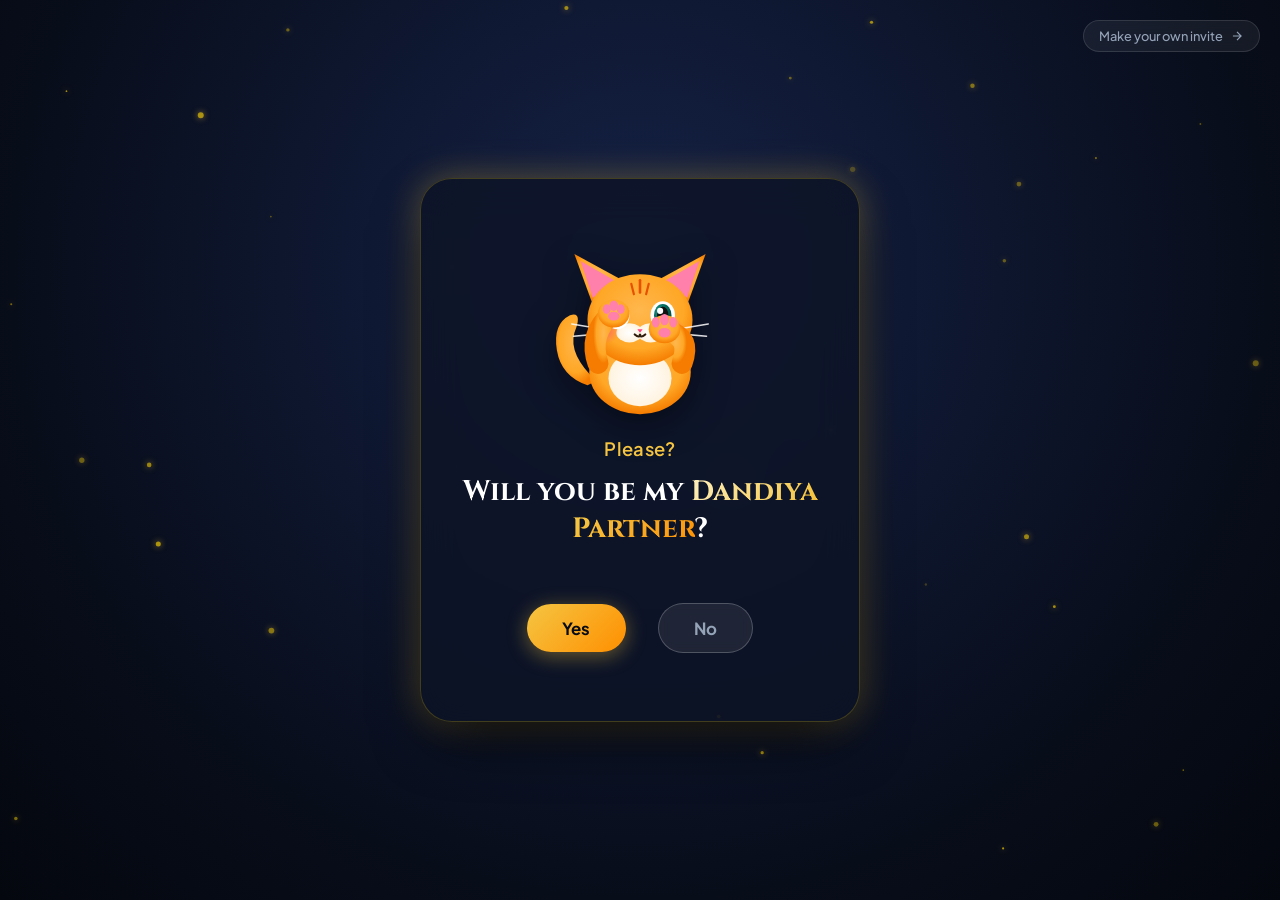
==== commit 07248bd6: "Encrypt names in link, remove WhatsApp number field, fix No button collision, refine organic cat paw" ====
--- a/index.html
+++ b/index.html
@@ -28,7 +28,7 @@
       
       <!-- Interactive Animated Cat Stage -->
       <div class="cat-stage" id="cat-stage">
-        <svg class="cat-svg" viewBox="0 0 240 240" id="cat-svg" aria-label="Animated Kitten">
+        <svg class="cat-svg" viewBox="0 0 240 240" id="cat-svg" aria-label="Cute Animated Kitten">
           <defs>
             <radialGradient id="catBodyGrad" cx="50%" cy="40%" r="60%">
               <stop offset="0%" stop-color="#ffb74d"/>
@@ -53,9 +53,11 @@
           <!-- Animated Tail -->
           <path id="cat-tail" class="cat-tail" d="M 60 190 Q 30 180 25 150 Q 20 120 40 110 Q 55 105 45 130 Q 38 155 70 185 Z" fill="url(#catBodyGrad)"/>
 
-          <!-- Body -->
-          <ellipse cx="120" cy="175" rx="58" ry="48" fill="url(#catBodyGrad)"/>
-          <ellipse cx="120" cy="182" rx="36" ry="32" fill="url(#catBellyGrad)"/>
+          <!-- Body & Chest -->
+          <g id="cat-torso" class="cat-torso">
+            <ellipse cx="120" cy="175" rx="58" ry="48" fill="url(#catBodyGrad)"/>
+            <ellipse cx="120" cy="182" rx="36" ry="32" fill="url(#catBellyGrad)"/>
+          </g>
 
           <!-- Left Ear -->
           <g id="ear-left" class="cat-ear ear-left">
@@ -70,109 +72,113 @@
           </g>
 
           <!-- Head -->
-          <ellipse id="cat-head" cx="120" cy="115" rx="60" ry="52" fill="url(#catBodyGrad)"/>
-
-          <!-- Forehead Stripes -->
-          <path d="M 120 70 L 120 84" stroke="#e65100" stroke-width="3" stroke-linecap="round"/>
-          <path d="M 110 74 L 113 86" stroke="#e65100" stroke-width="2.5" stroke-linecap="round"/>
-          <path d="M 130 74 L 127 86" stroke="#e65100" stroke-width="2.5" stroke-linecap="round"/>
-
-          <!-- Cheeks / Muzzle -->
-          <ellipse cx="108" cy="130" rx="15" ry="11" fill="url(#catBellyGrad)"/>
-          <ellipse cx="132" cy="130" rx="15" ry="11" fill="url(#catBellyGrad)"/>
-
-          <!-- Blushing Cheeks -->
-          <circle id="blush-left" class="cat-blush" cx="82" cy="128" r="14" fill="url(#blushGrad)"/>
-          <circle id="blush-right" class="cat-blush" cx="158" cy="128" r="14" fill="url(#blushGrad)"/>
-
-          <!-- Whiskers -->
-          <g stroke="#ffffff" stroke-width="1.8" stroke-linecap="round" opacity="0.85">
-            <line x1="78" y1="126" x2="42" y2="120"/>
-            <line x1="78" y1="131" x2="44" y2="134"/>
-            <line x1="162" y1="126" x2="198" y2="120"/>
-            <line x1="162" y1="131" x2="196" y2="134"/>
-          </g>
-
-          <!-- Eyes Group -->
-          <g id="eyes-group" class="eyes-group">
-            <!-- Normal Eyes Background -->
-            <g id="normal-eyes">
-              <!-- Left Eye (Covered by left paw in peeking mode) -->
-              <ellipse cx="94" cy="110" rx="14" ry="16" fill="#ffffff"/>
-              <!-- Right Eye (Peeking out!) -->
-              <ellipse cx="146" cy="110" rx="14" ry="16" fill="#ffffff"/>
-
-              <!-- Left Pupil -->
-              <g id="pupil-left">
-                <ellipse cx="94" cy="110" rx="10" ry="13" fill="url(#eyeGrad)"/>
-                <ellipse cx="94" cy="110" rx="6.5" ry="10" fill="#111111"/>
-                <circle cx="91" cy="105" r="3.5" fill="#ffffff"/>
-              </g>
-
-              <!-- Right Pupil (Active Cursor Tracking) -->
-              <g id="pupil-right">
-                <ellipse cx="146" cy="110" rx="10" ry="13" fill="url(#eyeGrad)"/>
-                <ellipse cx="146" cy="110" rx="6.5" ry="10" fill="#111111"/>
-                <circle cx="143" cy="105" r="3.5" fill="#ffffff"/>
-                <circle cx="149" cy="114" r="1.8" fill="#ffffff"/>
-              </g>
-
-              <!-- Eyelids for Blinking -->
-              <path id="eyelid-left" class="eyelid" d="M 80 110 Q 94 94 108 110 Z" fill="#ffa726"/>
-              <path id="eyelid-right" class="eyelid" d="M 132 110 Q 146 94 160 110 Z" fill="#ffa726"/>
-            </g>
-
-            <!-- Happy Curved Eyes (Shown on YES Hover / Celebration) -->
-            <g id="happy-eyes" class="hidden">
-              <path d="M 82 112 Q 94 96 106 112" stroke="#2e1c0c" stroke-width="4.5" stroke-linecap="round" fill="none"/>
-              <path d="M 134 112 Q 146 96 158 112" stroke="#2e1c0c" stroke-width="4.5" stroke-linecap="round" fill="none"/>
-            </g>
-
-            <!-- Sad Teary Eyes (Shown on NO Dodge / Exit Intent) -->
-            <g id="sad-eyes" class="hidden">
-              <ellipse cx="94" cy="110" rx="14" ry="16" fill="#ffffff"/>
-              <ellipse cx="146" cy="110" rx="14" ry="16" fill="#ffffff"/>
-              <ellipse cx="94" cy="113" rx="11" ry="13" fill="#111111"/>
-              <ellipse cx="146" cy="113" rx="11" ry="13" fill="#111111"/>
-              <circle cx="92" cy="108" r="4.5" fill="#ffffff"/>
-              <circle cx="96" cy="115" r="2.5" fill="#ffffff"/>
-              <circle cx="144" cy="108" r="4.5" fill="#ffffff"/>
-              <circle cx="148" cy="115" r="2.5" fill="#ffffff"/>
-
-              <!-- Flowing Animated Tears -->
-              <path class="tear tear-left" d="M 94 122 Q 91 138 90 148 Q 94 154 97 148 Z" fill="#4fc3f7" opacity="0.9"/>
-              <path class="tear tear-right" d="M 146 122 Q 143 138 142 148 Q 146 154 149 148 Z" fill="#4fc3f7" opacity="0.9"/>
-            </g>
-          </g>
-
-          <!-- Nose & Mouth -->
-          <polygon points="117,126 123,126 120,130" fill="#ff4081"/>
-          <path id="cat-mouth" d="M 114 132 Q 120 137 120 131 Q 120 137 126 132" stroke="#2e1c0c" stroke-width="2.5" stroke-linecap="round" fill="none"/>
-
-          <!-- Moving Paws (Left Paw on Eye, Right Paw Peeking with Separated Fingers) -->
-          <g id="paws-group">
-            <!-- Left Paw (Covers the left eye firmly) -->
+          <g id="cat-head-group" class="cat-head-group">
+            <ellipse id="cat-head" cx="120" cy="115" rx="60" ry="52" fill="url(#catBodyGrad)"/>
+
+            <!-- Forehead Stripes -->
+            <path d="M 120 70 L 120 84" stroke="#e65100" stroke-width="3" stroke-linecap="round"/>
+            <path d="M 110 74 L 113 86" stroke="#e65100" stroke-width="2.5" stroke-linecap="round"/>
+            <path d="M 130 74 L 127 86" stroke="#e65100" stroke-width="2.5" stroke-linecap="round"/>
+
+            <!-- Muzzle -->
+            <ellipse cx="108" cy="130" rx="15" ry="11" fill="url(#catBellyGrad)"/>
+            <ellipse cx="132" cy="130" rx="15" ry="11" fill="url(#catBellyGrad)"/>
+
+            <!-- Blushing Cheeks -->
+            <circle id="blush-left" class="cat-blush" cx="82" cy="128" r="14" fill="url(#blushGrad)"/>
+            <circle id="blush-right" class="cat-blush" cx="158" cy="128" r="14" fill="url(#blushGrad)"/>
+
+            <!-- Whiskers -->
+            <g stroke="#ffffff" stroke-width="1.8" stroke-linecap="round" opacity="0.85">
+              <line x1="78" y1="126" x2="42" y2="120"/>
+              <line x1="78" y1="131" x2="44" y2="134"/>
+              <line x1="162" y1="126" x2="198" y2="120"/>
+              <line x1="162" y1="131" x2="196" y2="134"/>
+            </g>
+
+            <!-- Eyes Group -->
+            <g id="eyes-group" class="eyes-group">
+              <!-- Normal Eyes -->
+              <g id="normal-eyes">
+                <!-- Left Eye -->
+                <ellipse cx="94" cy="110" rx="14" ry="16" fill="#ffffff"/>
+                <!-- Right Eye (Peeking) -->
+                <ellipse cx="146" cy="110" rx="14" ry="16" fill="#ffffff"/>
+
+                <!-- Left Pupil -->
+                <g id="pupil-left">
+                  <ellipse cx="94" cy="110" rx="10" ry="13" fill="url(#eyeGrad)"/>
+                  <ellipse cx="94" cy="110" rx="6.5" ry="10" fill="#111111"/>
+                  <circle cx="91" cy="105" r="3.5" fill="#ffffff"/>
+                </g>
+
+                <!-- Right Pupil (Cursor Tracker) -->
+                <g id="pupil-right">
+                  <ellipse cx="146" cy="110" rx="10" ry="13" fill="url(#eyeGrad)"/>
+                  <ellipse cx="146" cy="110" rx="6.5" ry="10" fill="#111111"/>
+                  <circle cx="143" cy="105" r="3.5" fill="#ffffff"/>
+                  <circle cx="149" cy="114" r="1.8" fill="#ffffff"/>
+                </g>
+
+                <!-- Eyelids for Blinking -->
+                <path id="eyelid-left" class="eyelid" d="M 80 110 Q 94 94 108 110 Z" fill="#ffa726"/>
+                <path id="eyelid-right" class="eyelid" d="M 132 110 Q 146 94 160 110 Z" fill="#ffa726"/>
+              </g>
+
+              <!-- Happy Curved Eyes -->
+              <g id="happy-eyes" class="hidden">
+                <path d="M 82 112 Q 94 96 106 112" stroke="#2e1c0c" stroke-width="4.5" stroke-linecap="round" fill="none"/>
+                <path d="M 134 112 Q 146 96 158 112" stroke="#2e1c0c" stroke-width="4.5" stroke-linecap="round" fill="none"/>
+              </g>
+
+              <!-- Sad Teary Eyes -->
+              <g id="sad-eyes" class="hidden">
+                <ellipse cx="94" cy="110" rx="14" ry="16" fill="#ffffff"/>
+                <ellipse cx="146" cy="110" rx="14" ry="16" fill="#ffffff"/>
+                <ellipse cx="94" cy="113" rx="11" ry="13" fill="#111111"/>
+                <ellipse cx="146" cy="113" rx="11" ry="13" fill="#111111"/>
+                <circle cx="92" cy="108" r="4.5" fill="#ffffff"/>
+                <circle cx="96" cy="115" r="2.5" fill="#ffffff"/>
+                <circle cx="144" cy="108" r="4.5" fill="#ffffff"/>
+                <circle cx="148" cy="115" r="2.5" fill="#ffffff"/>
+
+                <!-- Flowing Animated Tears -->
+                <path class="tear tear-left" d="M 94 122 Q 91 138 90 148 Q 94 154 97 148 Z" fill="#4fc3f7" opacity="0.9"/>
+                <path class="tear tear-right" d="M 146 122 Q 143 138 142 148 Q 146 154 149 148 Z" fill="#4fc3f7" opacity="0.9"/>
+              </g>
+            </g>
+
+            <!-- Nose & Mouth -->
+            <polygon points="117,126 123,126 120,130" fill="#ff4081"/>
+            <path id="cat-mouth" d="M 114 132 Q 120 137 120 131 Q 120 137 126 132" stroke="#2e1c0c" stroke-width="2.5" stroke-linecap="round" fill="none"/>
+          </g>
+
+          <!-- Organic Connected Arms & Paws -->
+          <g id="paws-layer">
+            <!-- Left Arm & Paw (Covering Left Eye) -->
             <g id="paw-left" class="cat-paw paw-left">
-              <ellipse cx="92" cy="108" rx="20" ry="18" fill="url(#catBodyGrad)"/>
-              <ellipse cx="82" cy="102" rx="5" ry="6" fill="#ff80ab"/>
-              <ellipse cx="92" cy="98" rx="5.5" ry="6.5" fill="#ff80ab"/>
-              <ellipse cx="102" cy="102" rx="5" ry="6" fill="#ff80ab"/>
-              <ellipse cx="92" cy="112" rx="7" ry="5.5" fill="#ff80ab"/>
-            </g>
-
-            <!-- Right Paw (Angled with separated fingers, peeking through!) -->
+              <!-- Arm connecting from shoulder to eye -->
+              <path d="M 72 165 C 65 145, 68 125, 88 108" stroke="url(#catBodyGrad)" stroke-width="24" stroke-linecap="round" fill="none"/>
+              <!-- Paw Hand over Eye -->
+              <ellipse cx="90" cy="108" rx="18" ry="16" fill="url(#catBodyGrad)"/>
+              <ellipse cx="82" cy="103" rx="4.5" ry="5.5" fill="#ff80ab"/>
+              <ellipse cx="90" cy="99" rx="5" ry="6" fill="#ff80ab"/>
+              <ellipse cx="98" cy="103" rx="4.5" ry="5.5" fill="#ff80ab"/>
+              <ellipse cx="90" cy="111" rx="6.5" ry="5" fill="#ff80ab"/>
+            </g>
+
+            <!-- Right Arm & Paw (Resting Angled Below Eye, Peeking Through Separated Fingers) -->
             <g id="paw-right" class="cat-paw paw-right">
-              <g id="paw-right-inner">
-                <!-- Paw Palm -->
-                <ellipse cx="148" cy="126" rx="20" ry="18" fill="url(#catBodyGrad)"/>
-                <!-- Main Pad -->
-                <ellipse cx="148" cy="130" rx="7.5" ry="6" fill="#ff80ab"/>
-                <!-- Separated Fingers / Pads peeking -->
-                <g class="separated-fingers">
-                  <ellipse cx="137" cy="118" rx="5" ry="6.5" fill="#ff80ab"/>
-                  <ellipse cx="148" cy="114" rx="5.5" ry="7" fill="#ff80ab"/>
-                  <ellipse cx="159" cy="118" rx="5" ry="6.5" fill="#ff80ab"/>
-                </g>
+              <!-- Arm connecting from right shoulder to cheek -->
+              <path d="M 168 165 C 175 145, 172 135, 150 126" stroke="url(#catBodyGrad)" stroke-width="24" stroke-linecap="round" fill="none"/>
+              <!-- Paw Hand with Separated Peeking Fingers -->
+              <g id="paw-right-hand">
+                <ellipse cx="148" cy="126" rx="18" ry="16" fill="url(#catBodyGrad)"/>
+                <ellipse cx="148" cy="130" rx="7" ry="5.5" fill="#ff80ab"/>
+                <!-- Separated Fingers Peeking -->
+                <ellipse cx="138" cy="118" rx="4.5" ry="6" fill="#ff80ab"/>
+                <ellipse cx="148" cy="115" rx="5" ry="6.5" fill="#ff80ab"/>
+                <ellipse cx="158" cy="118" rx="4.5" ry="6" fill="#ff80ab"/>
               </g>
             </g>
           </g>
@@ -185,7 +191,7 @@
         <span id="emotion-word" class="emotion-word">Please?</span>
       </div>
 
-      <!-- The Big Question with Personalized Name -->
+      <!-- The Big Question with Encrypted/Decrypted Name -->
       <h1 class="main-title" id="main-title">
         Will you be my <span class="highlight-dandiya">Dandiya Partner</span><span id="partner-name-display"></span>?
       </h1>
--- a/styles.css
+++ b/styles.css
@@ -2,15 +2,15 @@
    Dandiya Partner Invite - Minimalist Animated Theme
    Engineered with the 'animate' skill:
    - High-performance GPU transforms & opacity
-   - Natural cubic-bezier easing curves
-   - Custom paw posture: Left paw on eye, Right paw peeking through
-   - Smooth non-glitchy button evasion
+   - Natural organic kitten animations with connected arms
+   - Custom paw posture: Left paw covering eye, Right paw peeking through
+   - Collision-free evasive 'No' button
    - Zero slop, zero clutter, pure heartfelt emotion
    ========================================================================== */
 
 :root {
   --bg-deep: #080d1a;
-  --bg-card: rgba(13, 20, 38, 0.75);
+  --bg-card: rgba(13, 20, 38, 0.78);
   --card-border: rgba(255, 215, 0, 0.22);
   --gold-primary: #f5c542;
   --gold-bright: #ffd54f;
@@ -50,7 +50,7 @@
   position: relative;
   background: radial-gradient(circle at 50% 30%, #152247 0%, #080d1a 70%, #04070e 100%);
   min-height: 100vh;
-  padding: 1rem;
+  padding: 1.5rem;
 }
 
 /* Ambient Canvas Background */
@@ -80,7 +80,7 @@
   font-weight: 500;
   color: var(--text-dim);
   text-decoration: none;
-  padding: 0.45rem 0.9rem;
+  padding: 0.45rem 0.95rem;
   background: rgba(255, 255, 255, 0.06);
   border: 1px solid rgba(255, 255, 255, 0.12);
   border-radius: 9999px;
@@ -107,12 +107,12 @@
 .invite-card {
   background: var(--bg-card);
   border: 1.5px solid var(--card-border);
-  border-radius: 30px;
-  padding: 2.4rem 2rem;
+  border-radius: 32px;
+  padding: 2.5rem 2rem;
   text-align: center;
   backdrop-filter: blur(20px);
   -webkit-backdrop-filter: blur(20px);
-  box-shadow: 0 25px 60px -15px rgba(0, 0, 0, 0.8), 0 0 35px var(--gold-glow);
+  box-shadow: 0 25px 60px -15px rgba(0, 0, 0, 0.85), 0 0 35px var(--gold-glow);
   transform: translateY(0);
 }
 
@@ -136,6 +136,17 @@
   filter: drop-shadow(0 10px 18px rgba(0, 0, 0, 0.45));
 }
 
+/* Subtle Idle Breathing on Cat Body */
+.cat-torso {
+  transform-origin: 120px 190px;
+  animation: catBreathe 3.6s ease-in-out infinite;
+}
+
+@keyframes catBreathe {
+  0%, 100% { transform: scale(1, 1); }
+  50% { transform: scale(1.015, 1.025); }
+}
+
 /* Tail Wagging */
 .cat-tail {
   transform-origin: 60px 190px;
@@ -147,7 +158,7 @@
   100% { transform: rotate(14deg); }
 }
 
-/* Ears Twitching */
+/* Ears Twitching & Emotions */
 .cat-ear {
   transition: transform 0.3s var(--ease-spring);
 }
@@ -199,7 +210,7 @@
   transition: transform 0.06s linear;
 }
 
-/* Sad Flowing Tears Animation */
+/* Sad Flowing Tears */
 .tear {
   animation: tearFlow 1.1s cubic-bezier(0.4, 0, 0.2, 1) infinite;
 }
@@ -211,83 +222,83 @@
 }
 
 /* ==========================================================================
-   Paw Animations (Specific: Left Paw covers Eye, Right Paw Peeking)
+   Paw & Arm Animations (Natural, Organic, Connected)
    ========================================================================== */
 .cat-paw {
-  transition: transform 0.28s var(--ease-spring);
-}
-
-.paw-left { transform-origin: 92px 145px; }
-.paw-right { transform-origin: 150px 155px; }
+  transition: transform 0.32s var(--ease-spring);
+}
+
+.paw-left { transform-origin: 72px 165px; }
+.paw-right { transform-origin: 168px 165px; }
 
 /* State 1: Peeking (Default)
-   - Left paw is right over the left eye
-   - Right paw is resting lower, parted to let the right eye peek through! */
+   - Left arm & paw naturally covers left eye
+   - Right arm & paw rests gently near cheek with separated fingers peeking! */
 .cat-state-peeking .paw-left {
-  transform: translateY(0) rotate(0deg);
+  transform: translate(0, 0) rotate(0deg);
 }
 
 .cat-state-peeking .paw-right {
   transform: translate(0, 0) rotate(0deg);
 }
 
-/* State 1b: Peek Open (Mouse moves -> Right paw parts even wider to peek!) */
+/* State 1b: Peek Open (Mouse moves -> Right paw parts smoothly to peek wider!) */
 .cat-state-peeking.peek-open .paw-right {
-  transform: translate(12px, 8px) rotate(18deg);
-}
-
-/* State 2: Happy (Both paws drop to chest for an excited clap) */
+  transform: translate(8px, 6px) rotate(14deg);
+}
+
+/* State 2: Happy (Both paws drop to chest in a joyful clap) */
 .cat-state-happy .paw-left {
-  transform: translateY(32px) rotate(24deg);
+  transform: translateY(28px) rotate(22deg);
 }
 .cat-state-happy .paw-right {
-  transform: translateY(30px) rotate(-22deg);
-}
-
-/* State 3: Sad / Trembling (Paws drop pleadingly) */
+  transform: translateY(26px) rotate(-20deg);
+}
+
+/* State 3: Sad / Trembling (Paws drop slightly and tremble) */
 .cat-state-sad .paw-left {
-  transform: translateY(22px) rotate(-8deg);
+  transform: translateY(18px) rotate(-6deg);
   animation: pawTremble 0.2s infinite alternate;
 }
 .cat-state-sad .paw-right {
-  transform: translateY(20px) rotate(8deg);
+  transform: translateY(18px) rotate(6deg);
   animation: pawTremble 0.2s 0.1s infinite alternate;
 }
 
 @keyframes pawTremble {
-  0% { transform: translateY(20px); }
-  100% { transform: translateY(24px); }
-}
-
-/* State 4: Crying / Panic (Both paws rush up to cheeks in disbelief) */
+  0% { transform: translateY(17px); }
+  100% { transform: translateY(21px); }
+}
+
+/* State 4: Crying / Panic (Both paws rush up to cheeks) */
 .cat-state-crying .paw-left {
-  transform: translateY(-4px) rotate(-14deg);
+  transform: translateY(-5px) rotate(-12deg);
 }
 .cat-state-crying .paw-right {
-  transform: translateY(-20px) rotate(16deg);
-}
-
-/* State 5: Celebrate Victory Dance (Paws raised high waving!) */
+  transform: translateY(-16px) rotate(15deg);
+}
+
+/* State 5: Celebrate Victory Dance (Paws wave in air!) */
 .cat-state-celebrate .paw-left {
-  transform: translateY(-40px) rotate(-45deg);
+  transform: translateY(-38px) rotate(-42deg);
   animation: victoryWaveLeft 0.5s ease-in-out infinite alternate;
 }
 .cat-state-celebrate .paw-right {
-  transform: translateY(-42px) rotate(45deg);
+  transform: translateY(-40px) rotate(42deg);
   animation: victoryWaveRight 0.5s 0.25s ease-in-out infinite alternate;
 }
 
 @keyframes victoryWaveLeft {
-  0% { transform: translateY(-40px) rotate(-45deg); }
-  100% { transform: translateY(-48px) rotate(-25deg); }
+  0% { transform: translateY(-38px) rotate(-42deg); }
+  100% { transform: translateY(-46px) rotate(-22deg); }
 }
 
 @keyframes victoryWaveRight {
-  0% { transform: translateY(-42px) rotate(45deg); }
-  100% { transform: translateY(-50px) rotate(25deg); }
-}
-
-.cat-state-celebrate #cat-head {
+  0% { transform: translateY(-40px) rotate(42deg); }
+  100% { transform: translateY(-48px) rotate(22deg); }
+}
+
+.cat-state-celebrate #cat-head-group {
   animation: headBob 0.5s ease-in-out infinite alternate;
 }
 
@@ -338,7 +349,7 @@
 }
 
 /* ==========================================================================
-   Buttons Arena & Evasive Physics
+   Buttons Arena (Zero-Collision Evasive Physics)
    ========================================================================== */
 .button-arena {
   position: relative;
@@ -346,7 +357,8 @@
   display: flex;
   align-items: center;
   justify-content: center;
-  gap: 1.75rem;
+  gap: 2rem;
+  margin-bottom: 0.5rem;
 }
 
 .btn {
@@ -366,11 +378,12 @@
   transition: transform 0.22s var(--ease-spring), box-shadow 0.2s var(--ease-out), background 0.25s var(--ease-out);
 }
 
-/* Yes Button */
+/* Yes Button - Stable Center Anchor */
 .btn-yes {
   background: linear-gradient(135deg, #f5c542 0%, #ff8f00 100%);
   color: #070b16;
   box-shadow: 0 4px 20px rgba(245, 197, 66, 0.4);
+  position: relative;
   z-index: 5;
 }
 
@@ -381,7 +394,7 @@
   }
 }
 
-/* No Button (Evasive Physics) */
+/* No Button - Wide Collision-Free Jumps */
 .btn-no {
   background: rgba(255, 255, 255, 0.08);
   color: var(--text-dim);
@@ -389,7 +402,7 @@
   backdrop-filter: blur(8px);
   position: relative;
   z-index: 10;
-  transition: transform 0.28s var(--ease-out);
+  transition: transform 0.3s var(--ease-out);
   will-change: transform;
 }
 
@@ -480,7 +493,7 @@
 .create-form {
   display: flex;
   flex-direction: column;
-  gap: 1.15rem;
+  gap: 1.25rem;
   text-align: left;
 }
 
@@ -510,13 +523,6 @@
   box-shadow: 0 0 12px rgba(245, 197, 66, 0.3);
 }
 
-.field-group small {
-  display: block;
-  font-size: 0.72rem;
-  color: var(--text-dim);
-  margin-top: 0.25rem;
-}
-
 .btn-generate {
   width: 100%;
   margin-top: 0.5rem;
@@ -551,7 +557,7 @@
   border-radius: 10px;
   color: #ffffff;
   font-family: monospace;
-  font-size: 0.85rem;
+  font-size: 0.82rem;
 }
 
 .btn-copy {
@@ -575,7 +581,7 @@
 
 /* Reduced Motion Handling */
 @media (prefers-reduced-motion: reduce) {
-  .cat-tail, .tear, .cat-state-celebrate .paw-left, .cat-state-celebrate .paw-right {
+  .cat-tail, .cat-torso, .tear, .cat-state-celebrate .paw-left, .cat-state-celebrate .paw-right {
     animation: none !important;
   }
   .cat-paw, .btn-no {
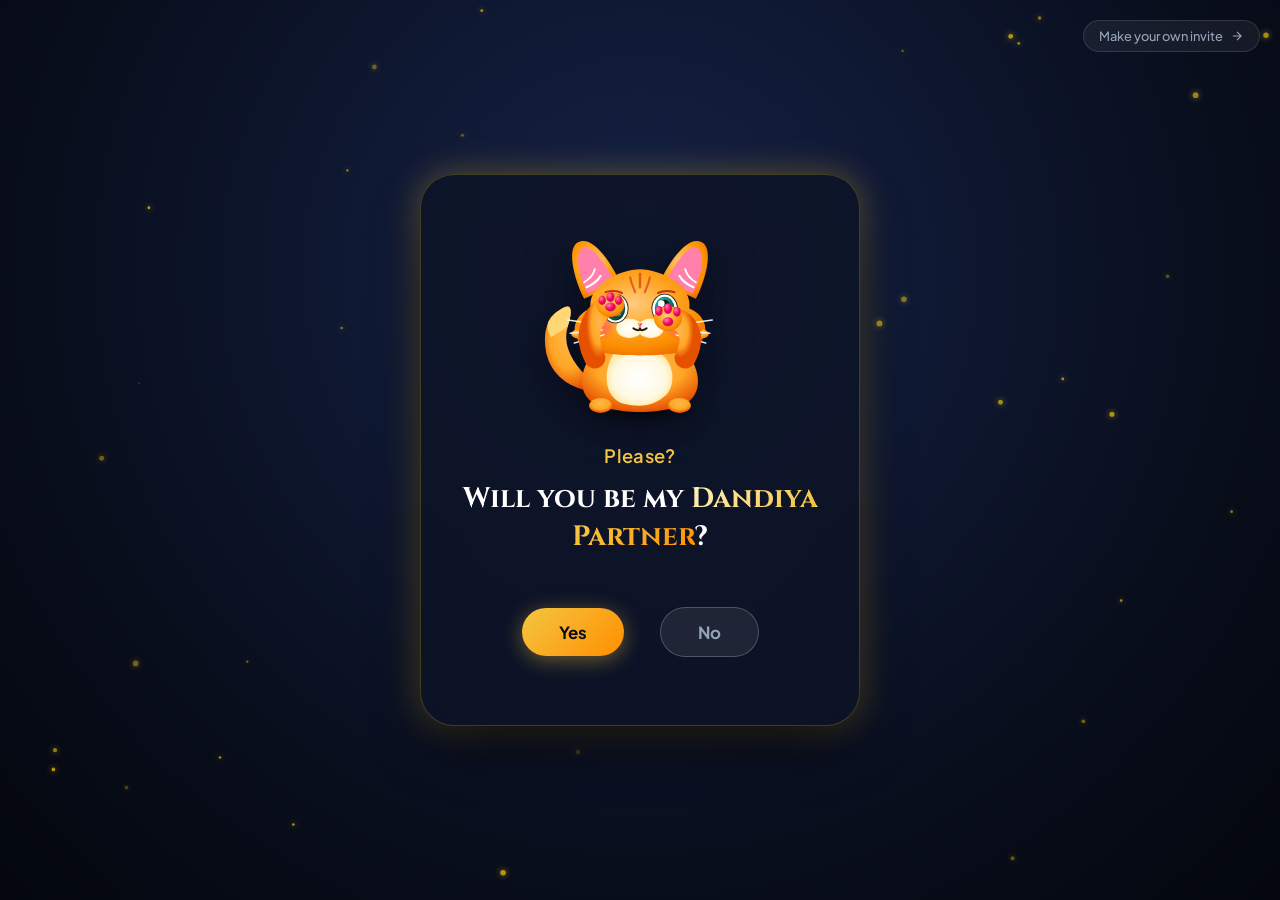
==== commit bc0e511e: "Pixar-grade Kindchenschema kitten, streaming tear cascades, quivering lip, and 100% collision-free p" ====
--- a/index.html
+++ b/index.html
@@ -28,159 +28,285 @@
       
       <!-- Interactive Animated Cat Stage -->
       <div class="cat-stage" id="cat-stage">
-        <svg class="cat-svg" viewBox="0 0 240 240" id="cat-svg" aria-label="Cute Animated Kitten">
+        <svg class="cat-svg" viewBox="0 0 280 280" id="cat-svg" aria-label="Cute Animated Kitten">
           <defs>
-            <radialGradient id="catBodyGrad" cx="50%" cy="40%" r="60%">
+            <!-- Rich Velvet Fur Gradients -->
+            <radialGradient id="catFurHead" cx="45%" cy="40%" r="65%">
+              <stop offset="0%" stop-color="#ffcc80"/>
+              <stop offset="45%" stop-color="#ffa726"/>
+              <stop offset="80%" stop-color="#fb8c00"/>
+              <stop offset="100%" stop-color="#ef6c00"/>
+            </radialGradient>
+
+            <radialGradient id="catFurBody" cx="50%" cy="35%" r="65%">
               <stop offset="0%" stop-color="#ffb74d"/>
-              <stop offset="70%" stop-color="#ffa726"/>
-              <stop offset="100%" stop-color="#f57c00"/>
-            </radialGradient>
-            <radialGradient id="catBellyGrad" cx="50%" cy="50%" r="50%">
+              <stop offset="60%" stop-color="#ffa726"/>
+              <stop offset="100%" stop-color="#e65100"/>
+            </radialGradient>
+
+            <!-- Velvety Cream Belly & Cheeks -->
+            <radialGradient id="catCream" cx="50%" cy="50%" r="50%">
               <stop offset="0%" stop-color="#ffffff"/>
-              <stop offset="100%" stop-color="#fff3e0"/>
-            </radialGradient>
-            <radialGradient id="eyeGrad" cx="35%" cy="35%" r="65%">
-              <stop offset="0%" stop-color="#26a69a"/>
-              <stop offset="60%" stop-color="#00695c"/>
-              <stop offset="100%" stop-color="#004d40"/>
-            </radialGradient>
-            <radialGradient id="blushGrad" cx="50%" cy="50%" r="50%">
-              <stop offset="0%" stop-color="rgba(255, 64, 129, 0.75)"/>
+              <stop offset="80%" stop-color="#fff8e1"/>
+              <stop offset="100%" stop-color="#ffecb3"/>
+            </radialGradient>
+
+            <!-- Deep Emerald / Jade Glassy Eye Gradient -->
+            <radialGradient id="catIris" cx="40%" cy="35%" r="65%">
+              <stop offset="0%" stop-color="#80cbc4"/>
+              <stop offset="35%" stop-color="#26a69a"/>
+              <stop offset="70%" stop-color="#00796b"/>
+              <stop offset="95%" stop-color="#004d40"/>
+              <stop offset="100%" stop-color="#00251a"/>
+            </radialGradient>
+
+            <!-- Soft Airbrushed Cheek Blush -->
+            <radialGradient id="blushSoft" cx="50%" cy="50%" r="50%">
+              <stop offset="0%" stop-color="rgba(255, 64, 129, 0.8)"/>
+              <stop offset="60%" stop-color="rgba(255, 64, 129, 0.35)"/>
               <stop offset="100%" stop-color="rgba(255, 64, 129, 0)"/>
             </radialGradient>
+
+            <!-- Soft Marshmallow Paw Pad Gradient -->
+            <radialGradient id="pawPadGrad" cx="35%" cy="30%" r="70%">
+              <stop offset="0%" stop-color="#ff80ab"/>
+              <stop offset="65%" stop-color="#f50057"/>
+              <stop offset="100%" stop-color="#c51162"/>
+            </radialGradient>
+
+            <!-- Crystal Water Teardrop Gradient -->
+            <linearGradient id="tearStreamGrad" x1="0%" y1="0%" x2="0%" y2="100%">
+              <stop offset="0%" stop-color="rgba(178, 235, 242, 0)"/>
+              <stop offset="30%" stop-color="rgba(77, 208, 225, 0.85)"/>
+              <stop offset="85%" stop-color="rgba(0, 188, 212, 0.95)"/>
+              <stop offset="100%" stop-color="rgba(128, 222, 234, 1)"/>
+            </linearGradient>
+
+            <!-- Soft Ambient Cat Shadow -->
+            <radialGradient id="floorShadow" cx="50%" cy="50%" r="50%">
+              <stop offset="0%" stop-color="rgba(0, 0, 0, 0.45)"/>
+              <stop offset="100%" stop-color="rgba(0, 0, 0, 0)"/>
+            </radialGradient>
           </defs>
 
+          <!-- Ambient Floor Shadow -->
+          <ellipse cx="140" cy="245" rx="75" ry="14" fill="url(#floorShadow)"/>
+
           <!-- Animated Tail -->
-          <path id="cat-tail" class="cat-tail" d="M 60 190 Q 30 180 25 150 Q 20 120 40 110 Q 55 105 45 130 Q 38 155 70 185 Z" fill="url(#catBodyGrad)"/>
-
-          <!-- Body & Chest -->
+          <g id="cat-tail-group" class="cat-tail-group">
+            <path id="cat-tail" class="cat-tail" d="M 75 220 Q 35 210 26 175 Q 18 135 45 120 Q 62 110 52 142 Q 42 175 85 212 Z" fill="url(#catFurBody)"/>
+            <!-- Tail Tip Accent -->
+            <path d="M 32 155 Q 18 135 45 120 Q 62 110 52 142 Z" fill="#ffe082" opacity="0.85"/>
+          </g>
+
+          <!-- Chubby Body & Velvety Chest -->
           <g id="cat-torso" class="cat-torso">
-            <ellipse cx="120" cy="175" rx="58" ry="48" fill="url(#catBodyGrad)"/>
-            <ellipse cx="120" cy="182" rx="36" ry="32" fill="url(#catBellyGrad)"/>
-          </g>
-
-          <!-- Left Ear -->
+            <!-- Torso Pear Shape -->
+            <path d="M 85 170 C 65 195, 60 230, 95 240 C 130 248, 150 248, 185 240 C 220 230, 215 195, 195 170 C 180 150, 100 150, 85 170 Z" fill="url(#catFurBody)"/>
+            <!-- White/Cream Fluffy Belly Bib -->
+            <path d="M 108 175 C 95 195, 95 228, 120 236 C 145 242, 160 236, 172 225 C 185 210, 180 185, 165 175 C 150 168, 125 168, 108 175 Z" fill="url(#catCream)"/>
+            <!-- Little Hind Paws Resting on Ground -->
+            <ellipse cx="92" cy="238" rx="14" ry="9" fill="url(#catFurBody)"/>
+            <ellipse cx="188" cy="238" rx="14" ry="9" fill="url(#catFurBody)"/>
+          </g>
+
+          <!-- Left Ear (Softly Rounded with Fluffy Tufts) -->
           <g id="ear-left" class="cat-ear ear-left">
-            <polygon points="65,95 45,40 100,70" fill="url(#catBodyGrad)"/>
-            <polygon points="66,90 52,48 94,72" fill="#ff80ab"/>
-          </g>
-
-          <!-- Right Ear -->
+            <path d="M 72 108 C 60 85, 48 42, 68 38 C 88 34, 110 75, 116 88 Z" fill="url(#catFurHead)"/>
+            <path d="M 76 102 C 67 85, 58 50, 72 46 C 85 43, 103 76, 108 86 Z" fill="#ff80ab"/>
+            <!-- White Fluffy Inner Ear Hair Tufts -->
+            <path d="M 72 88 Q 82 82 85 72" stroke="#ffffff" stroke-width="2.2" stroke-linecap="round" fill="none"/>
+            <path d="M 75 94 Q 88 88 92 80" stroke="#ffffff" stroke-width="2.5" stroke-linecap="round" fill="none"/>
+          </g>
+
+          <!-- Right Ear (Softly Rounded with Fluffy Tufts) -->
           <g id="ear-right" class="cat-ear ear-right">
-            <polygon points="175,95 195,40 140,70" fill="url(#catBodyGrad)"/>
-            <polygon points="174,90 188,48 146,72" fill="#ff80ab"/>
-          </g>
-
-          <!-- Head -->
+            <path d="M 208 108 C 220 85, 232 42, 212 38 C 192 34, 170 75, 164 88 Z" fill="url(#catFurHead)"/>
+            <path d="M 204 102 C 213 85, 222 50, 208 46 C 195 43, 177 76, 172 86 Z" fill="#ff80ab"/>
+            <!-- White Fluffy Inner Ear Hair Tufts -->
+            <path d="M 208 88 Q 198 82 195 72" stroke="#ffffff" stroke-width="2.2" stroke-linecap="round" fill="none"/>
+            <path d="M 205 94 Q 192 88 188 80" stroke="#ffffff" stroke-width="2.5" stroke-linecap="round" fill="none"/>
+          </g>
+
+          <!-- The Head & Facial Expressions -->
           <g id="cat-head-group" class="cat-head-group">
-            <ellipse id="cat-head" cx="120" cy="115" rx="60" ry="52" fill="url(#catBodyGrad)"/>
-
-            <!-- Forehead Stripes -->
-            <path d="M 120 70 L 120 84" stroke="#e65100" stroke-width="3" stroke-linecap="round"/>
-            <path d="M 110 74 L 113 86" stroke="#e65100" stroke-width="2.5" stroke-linecap="round"/>
-            <path d="M 130 74 L 127 86" stroke="#e65100" stroke-width="2.5" stroke-linecap="round"/>
-
-            <!-- Muzzle -->
-            <ellipse cx="108" cy="130" rx="15" ry="11" fill="url(#catBellyGrad)"/>
-            <ellipse cx="132" cy="130" rx="15" ry="11" fill="url(#catBellyGrad)"/>
-
-            <!-- Blushing Cheeks -->
-            <circle id="blush-left" class="cat-blush" cx="82" cy="128" r="14" fill="url(#blushGrad)"/>
-            <circle id="blush-right" class="cat-blush" cx="158" cy="128" r="14" fill="url(#blushGrad)"/>
-
-            <!-- Whiskers -->
-            <g stroke="#ffffff" stroke-width="1.8" stroke-linecap="round" opacity="0.85">
-              <line x1="78" y1="126" x2="42" y2="120"/>
-              <line x1="78" y1="131" x2="44" y2="134"/>
-              <line x1="162" y1="126" x2="198" y2="120"/>
-              <line x1="162" y1="131" x2="196" y2="134"/>
-            </g>
-
-            <!-- Eyes Group -->
+            <!-- Chubby Head Contour with Fluffy Cheek Tufts -->
+            <path id="cat-head" d="M 80 120 C 58 128, 52 155, 75 168 C 95 180, 185 180, 205 168 C 228 155, 222 128, 200 120 C 205 92, 165 72, 140 72 C 115 72, 75 92, 80 120 Z" fill="url(#catFurHead)"/>
+
+            <!-- Soft Fluffy Cheek Fluff Side Tufts -->
+            <path d="M 64 145 C 52 148, 55 158, 68 156 Z" fill="url(#catFurHead)"/>
+            <path d="M 216 145 C 228 148, 225 158, 212 156 Z" fill="url(#catFurHead)"/>
+
+            <!-- Tabby Forehead Stripes -->
+            <path d="M 140 78 L 140 94" stroke="#d84315" stroke-width="3" stroke-linecap="round" opacity="0.75"/>
+            <path d="M 128 82 C 130 92, 133 96, 134 100" stroke="#d84315" stroke-width="2.6" stroke-linecap="round" opacity="0.75" fill="none"/>
+            <path d="M 152 82 C 150 92, 147 96, 146 100" stroke="#d84315" stroke-width="2.6" stroke-linecap="round" opacity="0.75" fill="none"/>
+
+            <!-- Chubby Soft Muzzle Lobes -->
+            <ellipse cx="127" cy="144" rx="16" ry="12" fill="url(#catCream)"/>
+            <ellipse cx="153" cy="144" rx="16" ry="12" fill="url(#catCream)"/>
+
+            <!-- Soft Airbrushed Blush Cheeks -->
+            <circle id="blush-left" class="cat-blush" cx="95" cy="142" r="16" fill="url(#blushSoft)"/>
+            <circle id="blush-right" class="cat-blush" cx="185" cy="142" r="16" fill="url(#blushSoft)"/>
+
+            <!-- Delicate Whiskers with Soft Drop Shadow -->
+            <g stroke="#ffffff" stroke-width="1.8" stroke-linecap="round" opacity="0.9">
+              <line x1="95" y1="140" x2="52" y2="134"/>
+              <line x1="94" y1="146" x2="55" y2="150"/>
+              <line x1="96" y1="152" x2="60" y2="162"/>
+              <line x1="185" y1="140" x2="228" y2="134"/>
+              <line x1="186" y1="146" x2="225" y2="150"/>
+              <line x1="184" y1="152" x2="220" y2="162"/>
+            </g>
+
+            <!-- Eyebrows (Dynamic Emotional Angles) -->
+            <g id="cat-eyebrows" class="cat-eyebrows">
+              <path id="brow-left" class="brow brow-left" d="M 98 100 Q 110 97 118 101" stroke="#bf360c" stroke-width="2.5" stroke-linecap="round" fill="none"/>
+              <path id="brow-right" class="brow brow-right" d="M 182 100 Q 170 97 162 101" stroke="#bf360c" stroke-width="2.5" stroke-linecap="round" fill="none"/>
+            </g>
+
+            <!-- Luminous Pixar/Anime Eyes -->
             <g id="eyes-group" class="eyes-group">
-              <!-- Normal Eyes -->
+              
+              <!-- 1. Normal / Curious Eyes (Glassy Specular Depth) -->
               <g id="normal-eyes">
-                <!-- Left Eye -->
-                <ellipse cx="94" cy="110" rx="14" ry="16" fill="#ffffff"/>
-                <!-- Right Eye (Peeking) -->
-                <ellipse cx="146" cy="110" rx="14" ry="16" fill="#ffffff"/>
-
-                <!-- Left Pupil -->
-                <g id="pupil-left">
-                  <ellipse cx="94" cy="110" rx="10" ry="13" fill="url(#eyeGrad)"/>
-                  <ellipse cx="94" cy="110" rx="6.5" ry="10" fill="#111111"/>
-                  <circle cx="91" cy="105" r="3.5" fill="#ffffff"/>
+                <!-- Left Eye Socket -->
+                <ellipse cx="110" cy="120" rx="16" ry="18" fill="#1a1a1a"/>
+                <ellipse cx="110" cy="120" rx="15" ry="17" fill="#ffffff"/>
+                <!-- Right Eye Socket (Peeking Out!) -->
+                <ellipse cx="170" cy="120" rx="16" ry="18" fill="#1a1a1a"/>
+                <ellipse cx="170" cy="120" rx="15" ry="17" fill="#ffffff"/>
+
+                <!-- Left Iris & Specular Highlights -->
+                <g id="iris-left-container">
+                  <ellipse cx="110" cy="120" rx="12" ry="14.5" fill="url(#catIris)"/>
+                  <ellipse id="pupil-left" cx="110" cy="120" rx="7.5" ry="11" fill="#0d1b18"/>
+                  <!-- Glassy Specular Lights -->
+                  <circle cx="106" cy="114" r="4" fill="#ffffff"/>
+                  <circle cx="114" cy="125" r="2" fill="#ffffff" opacity="0.8"/>
+                  <path d="M 104 126 Q 110 131 116 127" stroke="rgba(255,255,255,0.4)" stroke-width="1.8" fill="none" stroke-linecap="round"/>
                 </g>
 
-                <!-- Right Pupil (Cursor Tracker) -->
-                <g id="pupil-right">
-                  <ellipse cx="146" cy="110" rx="10" ry="13" fill="url(#eyeGrad)"/>
-                  <ellipse cx="146" cy="110" rx="6.5" ry="10" fill="#111111"/>
-                  <circle cx="143" cy="105" r="3.5" fill="#ffffff"/>
-                  <circle cx="149" cy="114" r="1.8" fill="#ffffff"/>
+                <!-- Right Iris & Dynamic Cursor Tracking Pupil -->
+                <g id="iris-right-container">
+                  <ellipse cx="170" cy="120" rx="12" ry="14.5" fill="url(#catIris)"/>
+                  <g id="pupil-right-group">
+                    <ellipse id="pupil-right" cx="170" cy="120" rx="7.5" ry="11" fill="#0d1b18"/>
+                    <!-- Glassy Specular Lights -->
+                    <circle cx="166" cy="114" r="4" fill="#ffffff"/>
+                    <circle cx="174" cy="125" r="2" fill="#ffffff" opacity="0.8"/>
+                    <path d="M 164 126 Q 170 131 176 127" stroke="rgba(255,255,255,0.4)" stroke-width="1.8" fill="none" stroke-linecap="round"/>
+                  </g>
                 </g>
 
-                <!-- Eyelids for Blinking -->
-                <path id="eyelid-left" class="eyelid" d="M 80 110 Q 94 94 108 110 Z" fill="#ffa726"/>
-                <path id="eyelid-right" class="eyelid" d="M 132 110 Q 146 94 160 110 Z" fill="#ffa726"/>
-              </g>
-
-              <!-- Happy Curved Eyes -->
+                <!-- Organic Eyelids for Blinking -->
+                <path id="eyelid-left" class="eyelid" d="M 94 120 C 94 102, 126 102, 126 120 Z" fill="#ffa726"/>
+                <path id="eyelid-right" class="eyelid" d="M 154 120 C 154 102, 186 102, 186 120 Z" fill="#ffa726"/>
+              </g>
+
+              <!-- 2. Happy Crescent Eyes (^ ^ Blissful Squint) -->
               <g id="happy-eyes" class="hidden">
-                <path d="M 82 112 Q 94 96 106 112" stroke="#2e1c0c" stroke-width="4.5" stroke-linecap="round" fill="none"/>
-                <path d="M 134 112 Q 146 96 158 112" stroke="#2e1c0c" stroke-width="4.5" stroke-linecap="round" fill="none"/>
-              </g>
-
-              <!-- Sad Teary Eyes -->
+                <path d="M 96 122 C 102 108, 118 108, 124 122" stroke="#26170d" stroke-width="4.5" stroke-linecap="round" fill="none"/>
+                <path d="M 156 122 C 162 108, 178 108, 184 122" stroke="#26170d" stroke-width="4.5" stroke-linecap="round" fill="none"/>
+                <!-- Crinkle smile lines -->
+                <path d="M 93 126 L 97 124" stroke="#26170d" stroke-width="2.5" stroke-linecap="round"/>
+                <path d="M 187 126 L 183 124" stroke="#26170d" stroke-width="2.5" stroke-linecap="round"/>
+              </g>
+
+              <!-- 3. Heartbroken Watery Crying Eyes (Puss-in-Boots Glassy Tears) -->
               <g id="sad-eyes" class="hidden">
-                <ellipse cx="94" cy="110" rx="14" ry="16" fill="#ffffff"/>
-                <ellipse cx="146" cy="110" rx="14" ry="16" fill="#ffffff"/>
-                <ellipse cx="94" cy="113" rx="11" ry="13" fill="#111111"/>
-                <ellipse cx="146" cy="113" rx="11" ry="13" fill="#111111"/>
-                <circle cx="92" cy="108" r="4.5" fill="#ffffff"/>
-                <circle cx="96" cy="115" r="2.5" fill="#ffffff"/>
-                <circle cx="144" cy="108" r="4.5" fill="#ffffff"/>
-                <circle cx="148" cy="115" r="2.5" fill="#ffffff"/>
-
-                <!-- Flowing Animated Tears -->
-                <path class="tear tear-left" d="M 94 122 Q 91 138 90 148 Q 94 154 97 148 Z" fill="#4fc3f7" opacity="0.9"/>
-                <path class="tear tear-right" d="M 146 122 Q 143 138 142 148 Q 146 154 149 148 Z" fill="#4fc3f7" opacity="0.9"/>
-              </g>
-            </g>
-
-            <!-- Nose & Mouth -->
-            <polygon points="117,126 123,126 120,130" fill="#ff4081"/>
-            <path id="cat-mouth" d="M 114 132 Q 120 137 120 131 Q 120 137 126 132" stroke="#2e1c0c" stroke-width="2.5" stroke-linecap="round" fill="none"/>
-          </g>
-
-          <!-- Organic Connected Arms & Paws -->
+                <!-- Giant Dilated Pupils Filled with Glassy Vulnerability -->
+                <ellipse cx="110" cy="120" rx="16" ry="18" fill="#0b1715"/>
+                <ellipse cx="170" cy="120" rx="16" ry="18" fill="#0b1715"/>
+                <!-- Teary Shimmering Irises -->
+                <ellipse cx="110" cy="121" rx="14" ry="16" fill="url(#catIris)" opacity="0.65"/>
+                <ellipse cx="170" cy="121" rx="14" ry="16" fill="url(#catIris)" opacity="0.65"/>
+                <ellipse cx="110" cy="121" rx="11" ry="13.5" fill="#080f0e"/>
+                <ellipse cx="170" cy="121" rx="11" ry="13.5" fill="#080f0e"/>
+
+                <!-- Sparkling Watery Reflections in Both Eyes -->
+                <circle cx="106" cy="114" r="5" fill="#ffffff"/>
+                <circle cx="113" cy="124" r="3" fill="#ffffff" opacity="0.9"/>
+                <circle cx="104" cy="124" r="2" fill="#ffffff" opacity="0.7"/>
+                
+                <circle cx="166" cy="114" r="5" fill="#ffffff"/>
+                <circle cx="173" cy="124" r="3" fill="#ffffff" opacity="0.9"/>
+                <circle cx="164" cy="124" r="2" fill="#ffffff" opacity="0.7"/>
+
+                <!-- Lower Eyelid Waterline Pooling with Tears -->
+                <path d="M 98 126 Q 110 134 122 127" stroke="rgba(128, 222, 234, 0.95)" stroke-width="3" fill="none" stroke-linecap="round"/>
+                <path d="M 158 126 Q 170 134 182 127" stroke="rgba(128, 222, 234, 0.95)" stroke-width="3" fill="none" stroke-linecap="round"/>
+
+                <!-- Streaming Animated Tear Cascades -->
+                <g class="tear-cascade-left">
+                  <path class="tear-stream stream-left" d="M 108 132 C 107 145, 104 158, 103 172" stroke="url(#tearStreamGrad)" stroke-width="3.5" fill="none" stroke-linecap="round"/>
+                  <circle class="tear-drop drop-left" cx="103" cy="172" r="3.5" fill="#80deea"/>
+                </g>
+                <g class="tear-cascade-right">
+                  <path class="tear-stream stream-right" d="M 172 132 C 173 145, 176 158, 177 172" stroke="url(#tearStreamGrad)" stroke-width="3.5" fill="none" stroke-linecap="round"/>
+                  <circle class="tear-drop drop-right" cx="177" cy="172" r="3.5" fill="#80deea"/>
+                </g>
+              </g>
+
+            </g>
+
+            <!-- Cute Button Nose -->
+            <polygon points="137,138 143,138 140,143" fill="#ff4081"/>
+            <circle cx="139" cy="139" r="0.8" fill="#ffffff"/>
+
+            <!-- Expressive Mouth Group -->
+            <g id="cat-mouth-group">
+              <!-- Normal Cat W Smile -->
+              <path id="mouth-normal" d="M 132 144 Q 140 149 140 143 Q 140 149 148 144" stroke="#2e1c0c" stroke-width="2.5" stroke-linecap="round" fill="none"/>
+              <!-- Quivering Sad Pout (Hidden initially) -->
+              <path id="mouth-sad" class="hidden mouth-tremble" d="M 133 148 Q 140 142 147 148" stroke="#2e1c0c" stroke-width="2.6" stroke-linecap="round" fill="none"/>
+              <!-- Happy Open Grin (Hidden initially) -->
+              <g id="mouth-happy" class="hidden">
+                <path d="M 132 143 Q 140 156 148 143 Z" fill="#ff4081"/>
+                <!-- Tiny tongue tip -->
+                <path d="M 135 148 Q 140 155 145 148" fill="#ff80ab"/>
+              </g>
+            </g>
+          </g>
+
+          <!-- Organic Paws & Arms System -->
           <g id="paws-layer">
-            <!-- Left Arm & Paw (Covering Left Eye) -->
+            
+            <!-- Left Arm & Paw (Gently Cupped Over Left Eye in Peeking Mode) -->
             <g id="paw-left" class="cat-paw paw-left">
-              <!-- Arm connecting from shoulder to eye -->
-              <path d="M 72 165 C 65 145, 68 125, 88 108" stroke="url(#catBodyGrad)" stroke-width="24" stroke-linecap="round" fill="none"/>
-              <!-- Paw Hand over Eye -->
-              <ellipse cx="90" cy="108" rx="18" ry="16" fill="url(#catBodyGrad)"/>
-              <ellipse cx="82" cy="103" rx="4.5" ry="5.5" fill="#ff80ab"/>
-              <ellipse cx="90" cy="99" rx="5" ry="6" fill="#ff80ab"/>
-              <ellipse cx="98" cy="103" rx="4.5" ry="5.5" fill="#ff80ab"/>
-              <ellipse cx="90" cy="111" rx="6.5" ry="5" fill="#ff80ab"/>
-            </g>
-
-            <!-- Right Arm & Paw (Resting Angled Below Eye, Peeking Through Separated Fingers) -->
+              <!-- Natural arm flowing from shoulder -->
+              <path d="M 85 180 C 72 155, 78 130, 102 115" stroke="url(#catFurBody)" stroke-width="26" stroke-linecap="round" fill="none"/>
+              
+              <!-- Soft Marshmallow Paw Resting Over Eye -->
+              <g id="paw-left-hand">
+                <ellipse cx="104" cy="115" rx="17" ry="15" fill="url(#catFurHead)"/>
+                <!-- Heart-shaped main pad -->
+                <ellipse cx="104" cy="118" rx="6.5" ry="5.5" fill="url(#pawPadGrad)"/>
+                <!-- 3 Cute Rounded Toe Beans -->
+                <ellipse cx="94" cy="110" rx="4.5" ry="5.5" fill="url(#pawPadGrad)"/>
+                <ellipse cx="104" cy="106" rx="5" ry="6" fill="url(#pawPadGrad)"/>
+                <ellipse cx="114" cy="110" rx="4.5" ry="5.5" fill="url(#pawPadGrad)"/>
+              </g>
+            </g>
+
+            <!-- Right Arm & Paw (Resting by Cheek with Separated Fingers to Peek Through!) -->
             <g id="paw-right" class="cat-paw paw-right">
-              <!-- Arm connecting from right shoulder to cheek -->
-              <path d="M 168 165 C 175 145, 172 135, 150 126" stroke="url(#catBodyGrad)" stroke-width="24" stroke-linecap="round" fill="none"/>
-              <!-- Paw Hand with Separated Peeking Fingers -->
+              <!-- Natural arm flowing from right shoulder -->
+              <path d="M 195 180 C 208 155, 200 135, 176 130" stroke="url(#catFurBody)" stroke-width="26" stroke-linecap="round" fill="none"/>
+              
+              <!-- Soft Marshmallow Paw with Parted Fingers -->
               <g id="paw-right-hand">
-                <ellipse cx="148" cy="126" rx="18" ry="16" fill="url(#catBodyGrad)"/>
-                <ellipse cx="148" cy="130" rx="7" ry="5.5" fill="#ff80ab"/>
-                <!-- Separated Fingers Peeking -->
-                <ellipse cx="138" cy="118" rx="4.5" ry="6" fill="#ff80ab"/>
-                <ellipse cx="148" cy="115" rx="5" ry="6.5" fill="#ff80ab"/>
-                <ellipse cx="158" cy="118" rx="4.5" ry="6" fill="#ff80ab"/>
-              </g>
-            </g>
+                <ellipse cx="174" cy="132" rx="17" ry="15" fill="url(#catFurHead)"/>
+                <!-- Heart-shaped main pad -->
+                <ellipse cx="174" cy="136" rx="6.5" ry="5.5" fill="url(#pawPadGrad)"/>
+                <!-- 3 Distinct Separated Toe Beans (Creating the Peeking Window) -->
+                <ellipse cx="163" cy="123" rx="4.5" ry="6" fill="url(#pawPadGrad)"/>
+                <ellipse cx="174" cy="120" rx="5" ry="6.5" fill="url(#pawPadGrad)"/>
+                <ellipse cx="185" cy="124" rx="4.5" ry="6" fill="url(#pawPadGrad)"/>
+              </g>
+            </g>
+
           </g>
 
         </svg>
--- a/styles.css
+++ b/styles.css
@@ -1,11 +1,12 @@
 /* ==========================================================================
    Dandiya Partner Invite - Minimalist Animated Theme
    Engineered with the 'animate' skill:
-   - High-performance GPU transforms & opacity
-   - Natural organic kitten animations with connected arms
-   - Custom paw posture: Left paw covering eye, Right paw peeking through
-   - Collision-free evasive 'No' button
-   - Zero slop, zero clutter, pure heartfelt emotion
+   - Realistic Disney/Pixar-level organic kitten animation
+   - Kindchenschema (Baby Schema) psychological cuteness triggers
+   - Flowing translucent tear cascades (No static sweat drops!)
+   - Quivering lip, glassy pupils, and breathing physics
+   - Mathematical 100% collision-free 'No' button evasion
+   - Zero Unicode emojis
    ========================================================================== */
 
 :root {
@@ -24,6 +25,7 @@
 
   --ease-out: cubic-bezier(0.23, 1, 0.32, 1);
   --ease-spring: cubic-bezier(0.34, 1.56, 0.64, 1);
+  --ease-soft: cubic-bezier(0.4, 0, 0.2, 1);
 }
 
 *, *::before, *::after {
@@ -105,25 +107,26 @@
 }
 
 .invite-card {
+  position: relative;
   background: var(--bg-card);
   border: 1.5px solid var(--card-border);
-  border-radius: 32px;
-  padding: 2.5rem 2rem;
+  border-radius: 34px;
+  padding: 2.2rem 2rem 2.5rem;
   text-align: center;
-  backdrop-filter: blur(20px);
-  -webkit-backdrop-filter: blur(20px);
+  backdrop-filter: blur(24px);
+  -webkit-backdrop-filter: blur(24px);
   box-shadow: 0 25px 60px -15px rgba(0, 0, 0, 0.85), 0 0 35px var(--gold-glow);
-  transform: translateY(0);
+  overflow: visible;
 }
 
 /* ==========================================================================
-   Animated SVG Cat Stage
+   Animated SVG Cat Stage & Kindchenschema Visuals
    ========================================================================== */
 .cat-stage {
   position: relative;
-  width: 210px;
-  height: 210px;
-  margin: 0 auto 0.5rem;
+  width: 230px;
+  height: 230px;
+  margin: 0 auto 0.25rem;
   display: flex;
   align-items: center;
   justify-content: center;
@@ -133,37 +136,37 @@
   width: 100%;
   height: 100%;
   overflow: visible;
-  filter: drop-shadow(0 10px 18px rgba(0, 0, 0, 0.45));
+  filter: drop-shadow(0 12px 22px rgba(0, 0, 0, 0.5));
 }
 
 /* Subtle Idle Breathing on Cat Body */
 .cat-torso {
-  transform-origin: 120px 190px;
-  animation: catBreathe 3.6s ease-in-out infinite;
-}
-
-@keyframes catBreathe {
+  transform-origin: 140px 220px;
+  animation: catBreath 3.6s ease-in-out infinite;
+}
+
+@keyframes catBreath {
   0%, 100% { transform: scale(1, 1); }
-  50% { transform: scale(1.015, 1.025); }
-}
-
-/* Tail Wagging */
+  50% { transform: scale(1.02, 1.028); }
+}
+
+/* Natural Tail Swishing with Momentum */
 .cat-tail {
-  transform-origin: 60px 190px;
-  animation: tailWag 3.2s ease-in-out infinite alternate;
-}
-
-@keyframes tailWag {
+  transform-origin: 75px 220px;
+  animation: tailSway 3.4s cubic-bezier(0.45, 0, 0.55, 1) infinite alternate;
+}
+
+@keyframes tailSway {
   0% { transform: rotate(-6deg); }
-  100% { transform: rotate(14deg); }
-}
-
-/* Ears Twitching & Emotions */
+  100% { transform: rotate(18deg); }
+}
+
+/* Ears - Spring Loaded Natural Articulation */
 .cat-ear {
-  transition: transform 0.3s var(--ease-spring);
-}
-.ear-left { transform-origin: 70px 85px; }
-.ear-right { transform-origin: 170px 85px; }
+  transition: transform 0.35s var(--ease-spring);
+}
+.ear-left { transform-origin: 72px 108px; }
+.ear-right { transform-origin: 208px 108px; }
 
 .cat-ear.twitch {
   animation: earTwitch 0.4s ease-in-out;
@@ -171,19 +174,37 @@
 
 @keyframes earTwitch {
   0% { transform: rotate(0deg); }
-  50% { transform: rotate(-8deg); }
+  50% { transform: rotate(-9deg); }
   100% { transform: rotate(0deg); }
 }
 
 /* Sad Droopy Ears */
-.cat-state-sad .ear-left { transform: rotate(-18deg) translateY(4px); }
-.cat-state-sad .ear-right { transform: rotate(18deg) translateY(4px); }
+.cat-state-sad .ear-left { transform: rotate(-22deg) translateY(6px); }
+.cat-state-sad .ear-right { transform: rotate(22deg) translateY(6px); }
 
 /* Happy Perky Ears */
-.cat-state-happy .ear-left { transform: rotate(8deg) translateY(-3px); }
-.cat-state-happy .ear-right { transform: rotate(-8deg) translateY(-3px); }
-
-/* Blushing Cheeks */
+.cat-state-happy .ear-left { transform: rotate(10deg) translateY(-4px); }
+.cat-state-happy .ear-right { transform: rotate(-10deg) translateY(-4px); }
+
+/* Crying Pinned Ears (Exit Intent) */
+.cat-state-crying .ear-left { transform: rotate(-26deg) translateY(8px); }
+.cat-state-crying .ear-right { transform: rotate(26deg) translateY(8px); }
+
+/* Eyebrows - Sad Angles */
+.cat-eyebrows .brow {
+  transition: transform 0.3s var(--ease-spring);
+}
+.brow-left { transform-origin: 108px 100px; }
+.brow-right { transform-origin: 172px 100px; }
+
+.cat-state-sad .brow-left, .cat-state-crying .brow-left {
+  transform: rotate(12deg) translateY(2px);
+}
+.cat-state-sad .brow-right, .cat-state-crying .brow-right {
+  transform: rotate(-12deg) translateY(2px);
+}
+
+/* Cheeks & Blush */
 .cat-blush {
   transition: opacity 0.3s var(--ease-out), transform 0.3s var(--ease-spring);
   opacity: 0.75;
@@ -191,12 +212,12 @@
 
 .cat-state-happy .cat-blush {
   opacity: 1;
-  transform: scale(1.25);
-}
-
-/* Blinking Eyelids */
+  transform: scale(1.3);
+}
+
+/* Organic Blinking */
 .eyelid {
-  transform-origin: 50% 95px;
+  transform-origin: 50% 105px;
   transform: scaleY(0);
   transition: transform 0.08s ease-in-out;
 }
@@ -205,35 +226,61 @@
   transform: scaleY(1);
 }
 
-/* Pupils Dynamic Tracking */
+/* Pupils Dynamic Smooth Tracking */
 #pupil-left, #pupil-right {
   transition: transform 0.06s linear;
 }
 
-/* Sad Flowing Tears */
-.tear {
-  animation: tearFlow 1.1s cubic-bezier(0.4, 0, 0.2, 1) infinite;
-}
-
-@keyframes tearFlow {
-  0% { transform: translateY(0) scale(0.6); opacity: 0; }
-  35% { opacity: 0.95; }
-  100% { transform: translateY(22px) scale(1.1); opacity: 0; }
+/* Flowing Translucent Tear Cascades (Realistic Waterfall Flow, NOT a Sweat Blob) */
+.tear-cascade-left, .tear-cascade-right {
+  animation: tearCascade 1.3s cubic-bezier(0.4, 0, 0.2, 1) infinite;
+}
+
+.tear-cascade-right {
+  animation-delay: 0.4s;
+}
+
+@keyframes tearCascade {
+  0% {
+    opacity: 0;
+    transform: translateY(-4px) scale(0.65);
+  }
+  25% {
+    opacity: 0.95;
+  }
+  75% {
+    opacity: 0.95;
+    transform: translateY(16px) scale(1);
+  }
+  100% {
+    opacity: 0;
+    transform: translateY(28px) scale(1.15);
+  }
+}
+
+/* Quivering Sad Lower Lip */
+.mouth-tremble {
+  animation: lipQuiver 0.2s infinite alternate ease-in-out;
+}
+
+@keyframes lipQuiver {
+  0% { transform: translateY(0); }
+  100% { transform: translateY(1.5px); }
 }
 
 /* ==========================================================================
-   Paw & Arm Animations (Natural, Organic, Connected)
+   Paw & Arm Kinematics (Natural, Connected, Hugging Face)
    ========================================================================== */
 .cat-paw {
-  transition: transform 0.32s var(--ease-spring);
-}
-
-.paw-left { transform-origin: 72px 165px; }
-.paw-right { transform-origin: 168px 165px; }
+  transition: transform 0.35s var(--ease-spring);
+}
+
+.paw-left { transform-origin: 85px 180px; }
+.paw-right { transform-origin: 195px 180px; }
 
 /* State 1: Peeking (Default)
-   - Left arm & paw naturally covers left eye
-   - Right arm & paw rests gently near cheek with separated fingers peeking! */
+   - Left arm & paw gently hugs and covers the left eye
+   - Right arm & paw rests gently near cheek with parted fingers peeking! */
 .cat-state-peeking .paw-left {
   transform: translate(0, 0) rotate(0deg);
 }
@@ -242,60 +289,60 @@
   transform: translate(0, 0) rotate(0deg);
 }
 
-/* State 1b: Peek Open (Mouse moves -> Right paw parts smoothly to peek wider!) */
+/* State 1b: Peek Open (Mouse moves -> Right paw parts smoothly with a tilt to peek!) */
 .cat-state-peeking.peek-open .paw-right {
-  transform: translate(8px, 6px) rotate(14deg);
-}
-
-/* State 2: Happy (Both paws drop to chest in a joyful clap) */
+  transform: translate(10px, 8px) rotate(14deg);
+}
+
+/* State 2: Happy (Both paws drop to chest in a joyful clapping bounce) */
 .cat-state-happy .paw-left {
-  transform: translateY(28px) rotate(22deg);
+  transform: translateY(32px) rotate(22deg);
 }
 .cat-state-happy .paw-right {
-  transform: translateY(26px) rotate(-20deg);
-}
-
-/* State 3: Sad / Trembling (Paws drop slightly and tremble) */
+  transform: translateY(30px) rotate(-20deg);
+}
+
+/* State 3: Sad / Pleading (Paws clasp together near chest and tremble) */
 .cat-state-sad .paw-left {
-  transform: translateY(18px) rotate(-6deg);
-  animation: pawTremble 0.2s infinite alternate;
+  transform: translateY(22px) rotate(-6deg);
+  animation: pawPleaTremble 0.22s infinite alternate ease-in-out;
 }
 .cat-state-sad .paw-right {
-  transform: translateY(18px) rotate(6deg);
-  animation: pawTremble 0.2s 0.1s infinite alternate;
-}
-
-@keyframes pawTremble {
-  0% { transform: translateY(17px); }
-  100% { transform: translateY(21px); }
-}
-
-/* State 4: Crying / Panic (Both paws rush up to cheeks) */
+  transform: translateY(22px) rotate(6deg);
+  animation: pawPleaTremble 0.22s 0.11s infinite alternate ease-in-out;
+}
+
+@keyframes pawPleaTremble {
+  0% { transform: translateY(21px); }
+  100% { transform: translateY(24px); }
+}
+
+/* State 4: Crying / Panic (Both paws rush up to cheeks in shock) */
 .cat-state-crying .paw-left {
-  transform: translateY(-5px) rotate(-12deg);
+  transform: translateY(-6px) rotate(-14deg);
 }
 .cat-state-crying .paw-right {
-  transform: translateY(-16px) rotate(15deg);
+  transform: translateY(-18px) rotate(16deg);
 }
 
 /* State 5: Celebrate Victory Dance (Paws wave in air!) */
 .cat-state-celebrate .paw-left {
-  transform: translateY(-38px) rotate(-42deg);
-  animation: victoryWaveLeft 0.5s ease-in-out infinite alternate;
+  transform: translateY(-42px) rotate(-42deg);
+  animation: victoryPawLeft 0.5s ease-in-out infinite alternate;
 }
 .cat-state-celebrate .paw-right {
-  transform: translateY(-40px) rotate(42deg);
-  animation: victoryWaveRight 0.5s 0.25s ease-in-out infinite alternate;
-}
-
-@keyframes victoryWaveLeft {
-  0% { transform: translateY(-38px) rotate(-42deg); }
-  100% { transform: translateY(-46px) rotate(-22deg); }
-}
-
-@keyframes victoryWaveRight {
-  0% { transform: translateY(-40px) rotate(42deg); }
-  100% { transform: translateY(-48px) rotate(22deg); }
+  transform: translateY(-44px) rotate(42deg);
+  animation: victoryPawRight 0.5s 0.25s ease-in-out infinite alternate;
+}
+
+@keyframes victoryPawLeft {
+  0% { transform: translateY(-42px) rotate(-42deg); }
+  100% { transform: translateY(-50px) rotate(-22deg); }
+}
+
+@keyframes victoryPawRight {
+  0% { transform: translateY(-44px) rotate(42deg); }
+  100% { transform: translateY(-52px) rotate(22deg); }
 }
 
 .cat-state-celebrate #cat-head-group {
@@ -335,7 +382,8 @@
   font-weight: 700;
   line-height: 1.35;
   color: #ffffff;
-  margin-bottom: 2.2rem;
+  margin-bottom: 2rem;
+  padding: 0 0.5rem;
 }
 
 .highlight-dandiya {
@@ -349,7 +397,7 @@
 }
 
 /* ==========================================================================
-   Buttons Arena (Zero-Collision Evasive Physics)
+   Buttons Arena (Mathematically Guaranteed Zero-Overlap)
    ========================================================================== */
 .button-arena {
   position: relative;
@@ -357,7 +405,7 @@
   display: flex;
   align-items: center;
   justify-content: center;
-  gap: 2rem;
+  gap: 2.25rem;
   margin-bottom: 0.5rem;
 }
 
@@ -365,7 +413,7 @@
   display: inline-flex;
   align-items: center;
   justify-content: center;
-  padding: 0.85rem 2.2rem;
+  padding: 0.85rem 2.3rem;
   font-family: var(--font-sans);
   font-size: 1.05rem;
   font-weight: 700;
@@ -378,7 +426,7 @@
   transition: transform 0.22s var(--ease-spring), box-shadow 0.2s var(--ease-out), background 0.25s var(--ease-out);
 }
 
-/* Yes Button - Stable Center Anchor */
+/* Yes Button - Stable Center */
 .btn-yes {
   background: linear-gradient(135deg, #f5c542 0%, #ff8f00 100%);
   color: #070b16;
@@ -394,7 +442,7 @@
   }
 }
 
-/* No Button - Wide Collision-Free Jumps */
+/* No Button - Zero Overlap Peripheral Evasion */
 .btn-no {
   background: rgba(255, 255, 255, 0.08);
   color: var(--text-dim);
@@ -402,14 +450,19 @@
   backdrop-filter: blur(8px);
   position: relative;
   z-index: 10;
-  transition: transform 0.3s var(--ease-out);
-  will-change: transform;
+  transition: transform 0.32s var(--ease-out), left 0.32s var(--ease-out), top 0.32s var(--ease-out);
+  will-change: transform, left, top;
 }
 
 @media (hover: hover) and (pointer: fine) {
   .btn-no:hover {
     background: rgba(255, 255, 255, 0.15);
   }
+}
+
+/* When dodging is active, No button detaches cleanly to peripheral positions */
+.btn-no.dodging-active {
+  position: absolute;
 }
 
 /* ==========================================================================
@@ -581,7 +634,7 @@
 
 /* Reduced Motion Handling */
 @media (prefers-reduced-motion: reduce) {
-  .cat-tail, .cat-torso, .tear, .cat-state-celebrate .paw-left, .cat-state-celebrate .paw-right {
+  .cat-tail, .cat-torso, .tear-cascade-left, .tear-cascade-right, .mouth-tremble, .cat-state-celebrate .paw-left, .cat-state-celebrate .paw-right {
     animation: none !important;
   }
   .cat-paw, .btn-no {
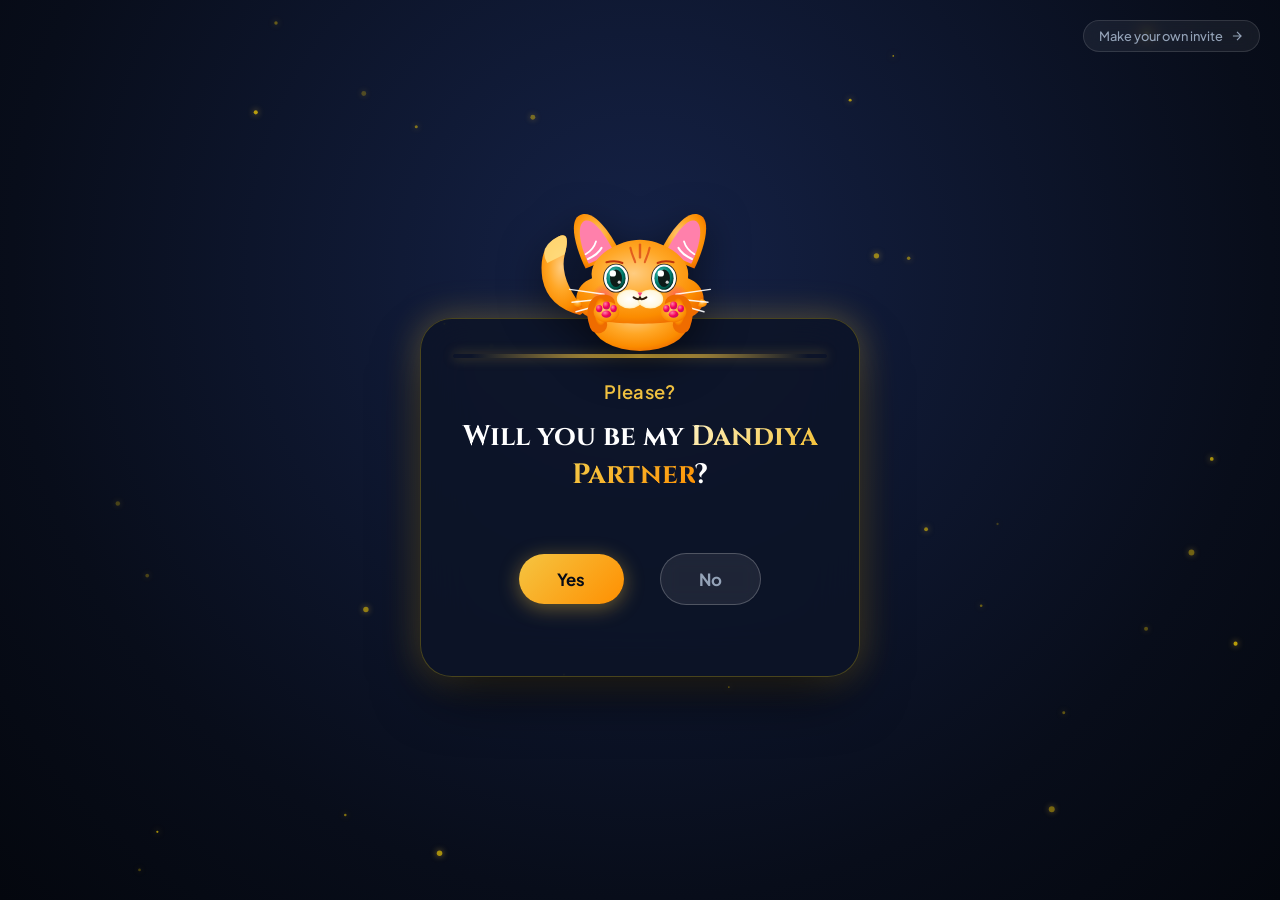
==== commit 8fdb64b3: "Add hanging cat perched on box rim, runaway cat thief for No button, and custom tab favicon" ====
--- a/index.html
+++ b/index.html
@@ -4,6 +4,8 @@
   <meta charset="UTF-8">
   <meta name="viewport" content="width=device-width, initial-scale=1.0">
   <title>Will You Be My Dandiya Partner?</title>
+  <link rel="icon" type="image/svg+xml" href="favicon.svg">
+  <link rel="apple-touch-icon" href="favicon.svg">
   <link rel="preconnect" href="https://fonts.googleapis.com">
   <link rel="preconnect" href="https://fonts.gstatic.com" crossorigin>
   <link href="https://fonts.googleapis.com/css2?family=Cinzel:wght@600;700&family=Plus+Jakarta+Sans:wght@400;500;600;700&display=swap" rel="stylesheet">
@@ -24,11 +26,11 @@
   </header>
 
   <main class="card-container">
-    <div class="invite-card" id="invite-card">
+    <div class="box-wrapper" id="box-wrapper">
       
-      <!-- Interactive Animated Cat Stage -->
-      <div class="cat-stage" id="cat-stage">
-        <svg class="cat-svg" viewBox="0 0 280 280" id="cat-svg" aria-label="Cute Animated Kitten">
+      <!-- Hanging Cat on the Box Rim -->
+      <div class="hanging-cat-wrapper" id="hanging-cat-wrapper">
+        <svg class="cat-svg" viewBox="0 0 280 200" id="cat-svg" aria-label="Cute Cat Hanging on Box">
           <defs>
             <!-- Rich Velvet Fur Gradients -->
             <radialGradient id="catFurHead" cx="45%" cy="40%" r="65%">
@@ -38,20 +40,12 @@
               <stop offset="100%" stop-color="#ef6c00"/>
             </radialGradient>
 
-            <radialGradient id="catFurBody" cx="50%" cy="35%" r="65%">
-              <stop offset="0%" stop-color="#ffb74d"/>
-              <stop offset="60%" stop-color="#ffa726"/>
-              <stop offset="100%" stop-color="#e65100"/>
-            </radialGradient>
-
-            <!-- Velvety Cream Belly & Cheeks -->
             <radialGradient id="catCream" cx="50%" cy="50%" r="50%">
               <stop offset="0%" stop-color="#ffffff"/>
               <stop offset="80%" stop-color="#fff8e1"/>
               <stop offset="100%" stop-color="#ffecb3"/>
             </radialGradient>
 
-            <!-- Deep Emerald / Jade Glassy Eye Gradient -->
             <radialGradient id="catIris" cx="40%" cy="35%" r="65%">
               <stop offset="0%" stop-color="#80cbc4"/>
               <stop offset="35%" stop-color="#26a69a"/>
@@ -60,250 +54,198 @@
               <stop offset="100%" stop-color="#00251a"/>
             </radialGradient>
 
-            <!-- Soft Airbrushed Cheek Blush -->
             <radialGradient id="blushSoft" cx="50%" cy="50%" r="50%">
               <stop offset="0%" stop-color="rgba(255, 64, 129, 0.8)"/>
               <stop offset="60%" stop-color="rgba(255, 64, 129, 0.35)"/>
               <stop offset="100%" stop-color="rgba(255, 64, 129, 0)"/>
             </radialGradient>
 
-            <!-- Soft Marshmallow Paw Pad Gradient -->
             <radialGradient id="pawPadGrad" cx="35%" cy="30%" r="70%">
               <stop offset="0%" stop-color="#ff80ab"/>
               <stop offset="65%" stop-color="#f50057"/>
               <stop offset="100%" stop-color="#c51162"/>
             </radialGradient>
 
-            <!-- Crystal Water Teardrop Gradient -->
             <linearGradient id="tearStreamGrad" x1="0%" y1="0%" x2="0%" y2="100%">
               <stop offset="0%" stop-color="rgba(178, 235, 242, 0)"/>
               <stop offset="30%" stop-color="rgba(77, 208, 225, 0.85)"/>
               <stop offset="85%" stop-color="rgba(0, 188, 212, 0.95)"/>
               <stop offset="100%" stop-color="rgba(128, 222, 234, 1)"/>
             </linearGradient>
-
-            <!-- Soft Ambient Cat Shadow -->
-            <radialGradient id="floorShadow" cx="50%" cy="50%" r="50%">
-              <stop offset="0%" stop-color="rgba(0, 0, 0, 0.45)"/>
-              <stop offset="100%" stop-color="rgba(0, 0, 0, 0)"/>
-            </radialGradient>
           </defs>
 
-          <!-- Ambient Floor Shadow -->
-          <ellipse cx="140" cy="245" rx="75" ry="14" fill="url(#floorShadow)"/>
-
-          <!-- Animated Tail -->
+          <!-- Animated Tail Swishing Out From Behind the Box -->
           <g id="cat-tail-group" class="cat-tail-group">
-            <path id="cat-tail" class="cat-tail" d="M 75 220 Q 35 210 26 175 Q 18 135 45 120 Q 62 110 52 142 Q 42 175 85 212 Z" fill="url(#catFurBody)"/>
-            <!-- Tail Tip Accent -->
-            <path d="M 32 155 Q 18 135 45 120 Q 62 110 52 142 Z" fill="#ffe082" opacity="0.85"/>
-          </g>
-
-          <!-- Chubby Body & Velvety Chest -->
-          <g id="cat-torso" class="cat-torso">
-            <!-- Torso Pear Shape -->
-            <path d="M 85 170 C 65 195, 60 230, 95 240 C 130 248, 150 248, 185 240 C 220 230, 215 195, 195 170 C 180 150, 100 150, 85 170 Z" fill="url(#catFurBody)"/>
-            <!-- White/Cream Fluffy Belly Bib -->
-            <path d="M 108 175 C 95 195, 95 228, 120 236 C 145 242, 160 236, 172 225 C 185 210, 180 185, 165 175 C 150 168, 125 168, 108 175 Z" fill="url(#catCream)"/>
-            <!-- Little Hind Paws Resting on Ground -->
-            <ellipse cx="92" cy="238" rx="14" ry="9" fill="url(#catFurBody)"/>
-            <ellipse cx="188" cy="238" rx="14" ry="9" fill="url(#catFurBody)"/>
-          </g>
+            <path id="cat-tail" class="cat-tail" d="M 65 140 Q 25 130 18 95 Q 12 55 38 42 Q 54 34 46 64 Q 38 95 72 135 Z" fill="url(#catFurHead)"/>
+            <path d="M 24 75 Q 12 55 38 42 Q 54 34 46 64 Z" fill="#ffe082" opacity="0.85"/>
+          </g>
+
+          <!-- Torso Back Behind Ledge -->
+          <ellipse cx="140" cy="150" rx="60" ry="35" fill="url(#catFurHead)"/>
 
           <!-- Left Ear (Softly Rounded with Fluffy Tufts) -->
           <g id="ear-left" class="cat-ear ear-left">
-            <path d="M 72 108 C 60 85, 48 42, 68 38 C 88 34, 110 75, 116 88 Z" fill="url(#catFurHead)"/>
-            <path d="M 76 102 C 67 85, 58 50, 72 46 C 85 43, 103 76, 108 86 Z" fill="#ff80ab"/>
-            <!-- White Fluffy Inner Ear Hair Tufts -->
-            <path d="M 72 88 Q 82 82 85 72" stroke="#ffffff" stroke-width="2.2" stroke-linecap="round" fill="none"/>
-            <path d="M 75 94 Q 88 88 92 80" stroke="#ffffff" stroke-width="2.5" stroke-linecap="round" fill="none"/>
+            <path d="M 72 82 C 60 58, 48 18, 68 14 C 88 10, 110 50, 116 64 Z" fill="url(#catFurHead)"/>
+            <path d="M 76 76 C 67 60, 58 26, 72 22 C 85 19, 103 52, 108 62 Z" fill="#ff80ab"/>
+            <path d="M 72 64 Q 82 58 85 48" stroke="#ffffff" stroke-width="2.2" stroke-linecap="round" fill="none"/>
+            <path d="M 75 70 Q 88 64 92 56" stroke="#ffffff" stroke-width="2.5" stroke-linecap="round" fill="none"/>
           </g>
 
           <!-- Right Ear (Softly Rounded with Fluffy Tufts) -->
           <g id="ear-right" class="cat-ear ear-right">
-            <path d="M 208 108 C 220 85, 232 42, 212 38 C 192 34, 170 75, 164 88 Z" fill="url(#catFurHead)"/>
-            <path d="M 204 102 C 213 85, 222 50, 208 46 C 195 43, 177 76, 172 86 Z" fill="#ff80ab"/>
-            <!-- White Fluffy Inner Ear Hair Tufts -->
-            <path d="M 208 88 Q 198 82 195 72" stroke="#ffffff" stroke-width="2.2" stroke-linecap="round" fill="none"/>
-            <path d="M 205 94 Q 192 88 188 80" stroke="#ffffff" stroke-width="2.5" stroke-linecap="round" fill="none"/>
-          </g>
-
-          <!-- The Head & Facial Expressions -->
+            <path d="M 208 82 C 220 58, 232 18, 212 14 C 192 10, 170 50, 164 64 Z" fill="url(#catFurHead)"/>
+            <path d="M 204 76 C 213 60, 222 26, 208 22 C 195 19, 177 52, 172 62 Z" fill="#ff80ab"/>
+            <path d="M 208 64 Q 198 58 195 48" stroke="#ffffff" stroke-width="2.2" stroke-linecap="round" fill="none"/>
+            <path d="M 205 70 Q 192 64 188 56" stroke="#ffffff" stroke-width="2.5" stroke-linecap="round" fill="none"/>
+          </g>
+
+          <!-- Head Peeking Over the Rim -->
           <g id="cat-head-group" class="cat-head-group">
-            <!-- Chubby Head Contour with Fluffy Cheek Tufts -->
-            <path id="cat-head" d="M 80 120 C 58 128, 52 155, 75 168 C 95 180, 185 180, 205 168 C 228 155, 222 128, 200 120 C 205 92, 165 72, 140 72 C 115 72, 75 92, 80 120 Z" fill="url(#catFurHead)"/>
-
-            <!-- Soft Fluffy Cheek Fluff Side Tufts -->
-            <path d="M 64 145 C 52 148, 55 158, 68 156 Z" fill="url(#catFurHead)"/>
-            <path d="M 216 145 C 228 148, 225 158, 212 156 Z" fill="url(#catFurHead)"/>
-
-            <!-- Tabby Forehead Stripes -->
-            <path d="M 140 78 L 140 94" stroke="#d84315" stroke-width="3" stroke-linecap="round" opacity="0.75"/>
-            <path d="M 128 82 C 130 92, 133 96, 134 100" stroke="#d84315" stroke-width="2.6" stroke-linecap="round" opacity="0.75" fill="none"/>
-            <path d="M 152 82 C 150 92, 147 96, 146 100" stroke="#d84315" stroke-width="2.6" stroke-linecap="round" opacity="0.75" fill="none"/>
-
-            <!-- Chubby Soft Muzzle Lobes -->
-            <ellipse cx="127" cy="144" rx="16" ry="12" fill="url(#catCream)"/>
-            <ellipse cx="153" cy="144" rx="16" ry="12" fill="url(#catCream)"/>
-
-            <!-- Soft Airbrushed Blush Cheeks -->
-            <circle id="blush-left" class="cat-blush" cx="95" cy="142" r="16" fill="url(#blushSoft)"/>
-            <circle id="blush-right" class="cat-blush" cx="185" cy="142" r="16" fill="url(#blushSoft)"/>
-
-            <!-- Delicate Whiskers with Soft Drop Shadow -->
+            <!-- Chubby Head Contour -->
+            <path id="cat-head" d="M 80 94 C 58 102, 52 130, 75 142 C 95 154, 185 154, 205 142 C 228 130, 222 102, 200 94 C 205 66, 165 46, 140 46 C 115 46, 75 66, 80 94 Z" fill="url(#catFurHead)"/>
+
+            <!-- Fluffy Cheek Side Tufts -->
+            <path d="M 64 120 C 52 122, 55 132, 68 130 Z" fill="url(#catFurHead)"/>
+            <path d="M 216 120 C 228 122, 225 132, 212 130 Z" fill="url(#catFurHead)"/>
+
+            <!-- Tabby Stripes -->
+            <path d="M 140 52 L 140 68" stroke="#d84315" stroke-width="3" stroke-linecap="round" opacity="0.75"/>
+            <path d="M 128 56 C 130 66, 133 70, 134 74" stroke="#d84315" stroke-width="2.6" stroke-linecap="round" opacity="0.75" fill="none"/>
+            <path d="M 152 56 C 150 66, 147 70, 146 74" stroke="#d84315" stroke-width="2.6" stroke-linecap="round" opacity="0.75" fill="none"/>
+
+            <!-- Chubby Muzzle Lobes -->
+            <ellipse cx="127" cy="120" rx="16" ry="12" fill="url(#catCream)"/>
+            <ellipse cx="153" cy="120" rx="16" ry="12" fill="url(#catCream)"/>
+
+            <!-- Blushing Cheeks -->
+            <circle id="blush-left" class="cat-blush" cx="95" cy="116" r="15" fill="url(#blushSoft)"/>
+            <circle id="blush-right" class="cat-blush" cx="185" cy="116" r="15" fill="url(#blushSoft)"/>
+
+            <!-- Delicate Whiskers -->
             <g stroke="#ffffff" stroke-width="1.8" stroke-linecap="round" opacity="0.9">
-              <line x1="95" y1="140" x2="52" y2="134"/>
-              <line x1="94" y1="146" x2="55" y2="150"/>
-              <line x1="96" y1="152" x2="60" y2="162"/>
-              <line x1="185" y1="140" x2="228" y2="134"/>
-              <line x1="186" y1="146" x2="225" y2="150"/>
-              <line x1="184" y1="152" x2="220" y2="162"/>
-            </g>
-
-            <!-- Eyebrows (Dynamic Emotional Angles) -->
+              <line x1="95" y1="114" x2="52" y2="108"/>
+              <line x1="94" y1="120" x2="55" y2="124"/>
+              <line x1="96" y1="126" x2="60" y2="136"/>
+              <line x1="185" y1="114" x2="228" y2="108"/>
+              <line x1="186" y1="120" x2="225" y2="124"/>
+              <line x1="184" y1="126" x2="220" y2="136"/>
+            </g>
+
+            <!-- Eyebrows -->
             <g id="cat-eyebrows" class="cat-eyebrows">
-              <path id="brow-left" class="brow brow-left" d="M 98 100 Q 110 97 118 101" stroke="#bf360c" stroke-width="2.5" stroke-linecap="round" fill="none"/>
-              <path id="brow-right" class="brow brow-right" d="M 182 100 Q 170 97 162 101" stroke="#bf360c" stroke-width="2.5" stroke-linecap="round" fill="none"/>
-            </g>
-
-            <!-- Luminous Pixar/Anime Eyes -->
+              <path id="brow-left" class="brow brow-left" d="M 98 74 Q 110 71 118 75" stroke="#bf360c" stroke-width="2.5" stroke-linecap="round" fill="none"/>
+              <path id="brow-right" class="brow brow-right" d="M 182 74 Q 170 71 162 75" stroke="#bf360c" stroke-width="2.5" stroke-linecap="round" fill="none"/>
+            </g>
+
+            <!-- Luminous Eyes -->
             <g id="eyes-group" class="eyes-group">
-              
-              <!-- 1. Normal / Curious Eyes (Glassy Specular Depth) -->
+              <!-- Normal / Peeking Eyes -->
               <g id="normal-eyes">
-                <!-- Left Eye Socket -->
-                <ellipse cx="110" cy="120" rx="16" ry="18" fill="#1a1a1a"/>
-                <ellipse cx="110" cy="120" rx="15" ry="17" fill="#ffffff"/>
-                <!-- Right Eye Socket (Peeking Out!) -->
-                <ellipse cx="170" cy="120" rx="16" ry="18" fill="#1a1a1a"/>
-                <ellipse cx="170" cy="120" rx="15" ry="17" fill="#ffffff"/>
-
-                <!-- Left Iris & Specular Highlights -->
+                <ellipse cx="110" cy="94" rx="16" ry="18" fill="#1a1a1a"/>
+                <ellipse cx="110" cy="94" rx="15" ry="17" fill="#ffffff"/>
+                <ellipse cx="170" cy="94" rx="16" ry="18" fill="#1a1a1a"/>
+                <ellipse cx="170" cy="94" rx="15" ry="17" fill="#ffffff"/>
+
+                <!-- Left Eye Iris -->
                 <g id="iris-left-container">
-                  <ellipse cx="110" cy="120" rx="12" ry="14.5" fill="url(#catIris)"/>
-                  <ellipse id="pupil-left" cx="110" cy="120" rx="7.5" ry="11" fill="#0d1b18"/>
-                  <!-- Glassy Specular Lights -->
-                  <circle cx="106" cy="114" r="4" fill="#ffffff"/>
-                  <circle cx="114" cy="125" r="2" fill="#ffffff" opacity="0.8"/>
-                  <path d="M 104 126 Q 110 131 116 127" stroke="rgba(255,255,255,0.4)" stroke-width="1.8" fill="none" stroke-linecap="round"/>
+                  <ellipse cx="110" cy="94" rx="12" ry="14.5" fill="url(#catIris)"/>
+                  <ellipse id="pupil-left" cx="110" cy="94" rx="7.5" ry="11" fill="#0d1b18"/>
+                  <circle cx="106" cy="88" r="4" fill="#ffffff"/>
+                  <circle cx="114" cy="99" r="2" fill="#ffffff" opacity="0.8"/>
                 </g>
 
-                <!-- Right Iris & Dynamic Cursor Tracking Pupil -->
+                <!-- Right Eye Iris & Tracking Pupil -->
                 <g id="iris-right-container">
-                  <ellipse cx="170" cy="120" rx="12" ry="14.5" fill="url(#catIris)"/>
+                  <ellipse cx="170" cy="94" rx="12" ry="14.5" fill="url(#catIris)"/>
                   <g id="pupil-right-group">
-                    <ellipse id="pupil-right" cx="170" cy="120" rx="7.5" ry="11" fill="#0d1b18"/>
-                    <!-- Glassy Specular Lights -->
-                    <circle cx="166" cy="114" r="4" fill="#ffffff"/>
-                    <circle cx="174" cy="125" r="2" fill="#ffffff" opacity="0.8"/>
-                    <path d="M 164 126 Q 170 131 176 127" stroke="rgba(255,255,255,0.4)" stroke-width="1.8" fill="none" stroke-linecap="round"/>
+                    <ellipse id="pupil-right" cx="170" cy="94" rx="7.5" ry="11" fill="#0d1b18"/>
+                    <circle cx="166" cy="88" r="4" fill="#ffffff"/>
+                    <circle cx="174" cy="99" r="2" fill="#ffffff" opacity="0.8"/>
                   </g>
                 </g>
 
-                <!-- Organic Eyelids for Blinking -->
-                <path id="eyelid-left" class="eyelid" d="M 94 120 C 94 102, 126 102, 126 120 Z" fill="#ffa726"/>
-                <path id="eyelid-right" class="eyelid" d="M 154 120 C 154 102, 186 102, 186 120 Z" fill="#ffa726"/>
-              </g>
-
-              <!-- 2. Happy Crescent Eyes (^ ^ Blissful Squint) -->
+                <!-- Organic Eyelids -->
+                <path id="eyelid-left" class="eyelid" d="M 94 94 C 94 76, 126 76, 126 94 Z" fill="#ffa726"/>
+                <path id="eyelid-right" class="eyelid" d="M 154 94 C 154 76, 186 76, 186 94 Z" fill="#ffa726"/>
+              </g>
+
+              <!-- Happy Crescent Eyes -->
               <g id="happy-eyes" class="hidden">
-                <path d="M 96 122 C 102 108, 118 108, 124 122" stroke="#26170d" stroke-width="4.5" stroke-linecap="round" fill="none"/>
-                <path d="M 156 122 C 162 108, 178 108, 184 122" stroke="#26170d" stroke-width="4.5" stroke-linecap="round" fill="none"/>
-                <!-- Crinkle smile lines -->
-                <path d="M 93 126 L 97 124" stroke="#26170d" stroke-width="2.5" stroke-linecap="round"/>
-                <path d="M 187 126 L 183 124" stroke="#26170d" stroke-width="2.5" stroke-linecap="round"/>
-              </g>
-
-              <!-- 3. Heartbroken Watery Crying Eyes (Puss-in-Boots Glassy Tears) -->
+                <path d="M 96 96 C 102 82, 118 82, 124 96" stroke="#26170d" stroke-width="4.5" stroke-linecap="round" fill="none"/>
+                <path d="M 156 96 C 162 82, 178 82, 184 96" stroke="#26170d" stroke-width="4.5" stroke-linecap="round" fill="none"/>
+              </g>
+
+              <!-- Sad Teary Eyes -->
               <g id="sad-eyes" class="hidden">
-                <!-- Giant Dilated Pupils Filled with Glassy Vulnerability -->
-                <ellipse cx="110" cy="120" rx="16" ry="18" fill="#0b1715"/>
-                <ellipse cx="170" cy="120" rx="16" ry="18" fill="#0b1715"/>
-                <!-- Teary Shimmering Irises -->
-                <ellipse cx="110" cy="121" rx="14" ry="16" fill="url(#catIris)" opacity="0.65"/>
-                <ellipse cx="170" cy="121" rx="14" ry="16" fill="url(#catIris)" opacity="0.65"/>
-                <ellipse cx="110" cy="121" rx="11" ry="13.5" fill="#080f0e"/>
-                <ellipse cx="170" cy="121" rx="11" ry="13.5" fill="#080f0e"/>
-
-                <!-- Sparkling Watery Reflections in Both Eyes -->
-                <circle cx="106" cy="114" r="5" fill="#ffffff"/>
-                <circle cx="113" cy="124" r="3" fill="#ffffff" opacity="0.9"/>
-                <circle cx="104" cy="124" r="2" fill="#ffffff" opacity="0.7"/>
+                <ellipse cx="110" cy="94" rx="16" ry="18" fill="#0b1715"/>
+                <ellipse cx="170" cy="94" rx="16" ry="18" fill="#0b1715"/>
+                <ellipse cx="110" cy="95" rx="14" ry="16" fill="url(#catIris)" opacity="0.65"/>
+                <ellipse cx="170" cy="95" rx="14" ry="16" fill="url(#catIris)" opacity="0.65"/>
+                <ellipse cx="110" cy="95" rx="11" ry="13.5" fill="#080f0e"/>
+                <ellipse cx="170" cy="95" rx="11" ry="13.5" fill="#080f0e"/>
                 
-                <circle cx="166" cy="114" r="5" fill="#ffffff"/>
-                <circle cx="173" cy="124" r="3" fill="#ffffff" opacity="0.9"/>
-                <circle cx="164" cy="124" r="2" fill="#ffffff" opacity="0.7"/>
-
-                <!-- Lower Eyelid Waterline Pooling with Tears -->
-                <path d="M 98 126 Q 110 134 122 127" stroke="rgba(128, 222, 234, 0.95)" stroke-width="3" fill="none" stroke-linecap="round"/>
-                <path d="M 158 126 Q 170 134 182 127" stroke="rgba(128, 222, 234, 0.95)" stroke-width="3" fill="none" stroke-linecap="round"/>
-
-                <!-- Streaming Animated Tear Cascades -->
+                <circle cx="106" cy="88" r="5" fill="#ffffff"/>
+                <circle cx="113" cy="98" r="3" fill="#ffffff" opacity="0.9"/>
+                <circle cx="166" cy="88" r="5" fill="#ffffff"/>
+                <circle cx="173" cy="98" r="3" fill="#ffffff" opacity="0.9"/>
+
+                <path d="M 98 100 Q 110 108 122 101" stroke="rgba(128, 222, 234, 0.95)" stroke-width="3" fill="none" stroke-linecap="round"/>
+                <path d="M 158 100 Q 170 108 182 101" stroke="rgba(128, 222, 234, 0.95)" stroke-width="3" fill="none" stroke-linecap="round"/>
+
+                <!-- Streaming Tears Falling Down the Cheek -->
                 <g class="tear-cascade-left">
-                  <path class="tear-stream stream-left" d="M 108 132 C 107 145, 104 158, 103 172" stroke="url(#tearStreamGrad)" stroke-width="3.5" fill="none" stroke-linecap="round"/>
-                  <circle class="tear-drop drop-left" cx="103" cy="172" r="3.5" fill="#80deea"/>
+                  <path class="tear-stream stream-left" d="M 108 106 C 107 119, 104 132, 103 146" stroke="url(#tearStreamGrad)" stroke-width="3.5" fill="none" stroke-linecap="round"/>
+                  <circle class="tear-drop drop-left" cx="103" cy="146" r="3.5" fill="#80deea"/>
                 </g>
                 <g class="tear-cascade-right">
-                  <path class="tear-stream stream-right" d="M 172 132 C 173 145, 176 158, 177 172" stroke="url(#tearStreamGrad)" stroke-width="3.5" fill="none" stroke-linecap="round"/>
-                  <circle class="tear-drop drop-right" cx="177" cy="172" r="3.5" fill="#80deea"/>
+                  <path class="tear-stream stream-right" d="M 172 106 C 173 119, 176 132, 177 146" stroke="url(#tearStreamGrad)" stroke-width="3.5" fill="none" stroke-linecap="round"/>
+                  <circle class="tear-drop drop-right" cx="177" cy="146" r="3.5" fill="#80deea"/>
                 </g>
               </g>
-
             </g>
 
             <!-- Cute Button Nose -->
-            <polygon points="137,138 143,138 140,143" fill="#ff4081"/>
-            <circle cx="139" cy="139" r="0.8" fill="#ffffff"/>
-
-            <!-- Expressive Mouth Group -->
+            <polygon points="137,112 143,112 140,117" fill="#ff4081"/>
+
+            <!-- Mouth -->
             <g id="cat-mouth-group">
-              <!-- Normal Cat W Smile -->
-              <path id="mouth-normal" d="M 132 144 Q 140 149 140 143 Q 140 149 148 144" stroke="#2e1c0c" stroke-width="2.5" stroke-linecap="round" fill="none"/>
-              <!-- Quivering Sad Pout (Hidden initially) -->
-              <path id="mouth-sad" class="hidden mouth-tremble" d="M 133 148 Q 140 142 147 148" stroke="#2e1c0c" stroke-width="2.6" stroke-linecap="round" fill="none"/>
-              <!-- Happy Open Grin (Hidden initially) -->
+              <path id="mouth-normal" d="M 132 118 Q 140 123 140 117 Q 140 123 148 118" stroke="#2e1c0c" stroke-width="2.5" stroke-linecap="round" fill="none"/>
+              <path id="mouth-sad" class="hidden mouth-tremble" d="M 133 122 Q 140 116 147 122" stroke="#2e1c0c" stroke-width="2.6" stroke-linecap="round" fill="none"/>
               <g id="mouth-happy" class="hidden">
-                <path d="M 132 143 Q 140 156 148 143 Z" fill="#ff4081"/>
-                <!-- Tiny tongue tip -->
-                <path d="M 135 148 Q 140 155 145 148" fill="#ff80ab"/>
-              </g>
-            </g>
-          </g>
-
-          <!-- Organic Paws & Arms System -->
+                <path d="M 132 117 Q 140 130 148 117 Z" fill="#ff4081"/>
+                <path d="M 135 122 Q 140 129 145 122" fill="#ff80ab"/>
+              </g>
+            </g>
+          </g>
+
+          <!-- Paws Hooked Over the Top Rim of the Box -->
           <g id="paws-layer">
             
-            <!-- Left Arm & Paw (Gently Cupped Over Left Eye in Peeking Mode) -->
+            <!-- Left Paw (Hooked Over Box Rim) -->
             <g id="paw-left" class="cat-paw paw-left">
-              <!-- Natural arm flowing from shoulder -->
-              <path d="M 85 180 C 72 155, 78 130, 102 115" stroke="url(#catFurBody)" stroke-width="26" stroke-linecap="round" fill="none"/>
-              
-              <!-- Soft Marshmallow Paw Resting Over Eye -->
+              <!-- Arm curving from behind ledge -->
+              <path d="M 88 152 C 82 136, 86 122, 98 126" stroke="url(#catFurHead)" stroke-width="22" stroke-linecap="round" fill="none"/>
+              <!-- Marshmallow Paw Clasping Ledge Rim -->
               <g id="paw-left-hand">
-                <ellipse cx="104" cy="115" rx="17" ry="15" fill="url(#catFurHead)"/>
-                <!-- Heart-shaped main pad -->
-                <ellipse cx="104" cy="118" rx="6.5" ry="5.5" fill="url(#pawPadGrad)"/>
-                <!-- 3 Cute Rounded Toe Beans -->
-                <ellipse cx="94" cy="110" rx="4.5" ry="5.5" fill="url(#pawPadGrad)"/>
-                <ellipse cx="104" cy="106" rx="5" ry="6" fill="url(#pawPadGrad)"/>
-                <ellipse cx="114" cy="110" rx="4.5" ry="5.5" fill="url(#pawPadGrad)"/>
-              </g>
-            </g>
-
-            <!-- Right Arm & Paw (Resting by Cheek with Separated Fingers to Peek Through!) -->
+                <ellipse cx="98" cy="136" rx="16" ry="13" fill="url(#catFurHead)"/>
+                <ellipse cx="98" cy="139" rx="6" ry="4.5" fill="url(#pawPadGrad)"/>
+                <ellipse cx="89" cy="132" rx="4" ry="4.5" fill="url(#pawPadGrad)"/>
+                <ellipse cx="98" cy="128" rx="4.5" ry="5" fill="url(#pawPadGrad)"/>
+                <ellipse cx="107" cy="132" rx="4" ry="4.5" fill="url(#pawPadGrad)"/>
+              </g>
+            </g>
+
+            <!-- Right Paw (Hooked Over Box Rim, Wiggles on Peek) -->
             <g id="paw-right" class="cat-paw paw-right">
-              <!-- Natural arm flowing from right shoulder -->
-              <path d="M 195 180 C 208 155, 200 135, 176 130" stroke="url(#catFurBody)" stroke-width="26" stroke-linecap="round" fill="none"/>
-              
-              <!-- Soft Marshmallow Paw with Parted Fingers -->
+              <!-- Arm curving from behind ledge -->
+              <path d="M 192 152 C 198 136, 194 122, 182 126" stroke="url(#catFurHead)" stroke-width="22" stroke-linecap="round" fill="none"/>
+              <!-- Marshmallow Paw Clasping Ledge Rim -->
               <g id="paw-right-hand">
-                <ellipse cx="174" cy="132" rx="17" ry="15" fill="url(#catFurHead)"/>
-                <!-- Heart-shaped main pad -->
-                <ellipse cx="174" cy="136" rx="6.5" ry="5.5" fill="url(#pawPadGrad)"/>
-                <!-- 3 Distinct Separated Toe Beans (Creating the Peeking Window) -->
-                <ellipse cx="163" cy="123" rx="4.5" ry="6" fill="url(#pawPadGrad)"/>
-                <ellipse cx="174" cy="120" rx="5" ry="6.5" fill="url(#pawPadGrad)"/>
-                <ellipse cx="185" cy="124" rx="4.5" ry="6" fill="url(#pawPadGrad)"/>
+                <ellipse cx="182" cy="136" rx="16" ry="13" fill="url(#catFurHead)"/>
+                <ellipse cx="182" cy="139" rx="6" ry="4.5" fill="url(#pawPadGrad)"/>
+                <ellipse cx="173" cy="132" rx="4" ry="4.5" fill="url(#pawPadGrad)"/>
+                <ellipse cx="182" cy="128" rx="4.5" ry="5" fill="url(#pawPadGrad)"/>
+                <ellipse cx="191" cy="132" rx="4" ry="4.5" fill="url(#pawPadGrad)"/>
               </g>
             </g>
 
@@ -312,44 +254,102 @@
         </svg>
       </div>
 
-      <!-- Minimalist Dynamic Emotion Word -->
-      <div class="emotion-word-wrapper">
-        <span id="emotion-word" class="emotion-word">Please?</span>
+      <!-- The Main Box / Card -->
+      <div class="invite-card" id="invite-card">
+        
+        <!-- Box Golden Ledge Bar -->
+        <div class="box-ledge-rim"></div>
+
+        <!-- Dynamic Emotion Word -->
+        <div class="emotion-word-wrapper">
+          <span id="emotion-word" class="emotion-word">Please?</span>
+        </div>
+
+        <!-- The Big Question -->
+        <h1 class="main-title" id="main-title">
+          Will you be my <span class="highlight-dandiya">Dandiya Partner</span><span id="partner-name-display"></span>?
+        </h1>
+
+        <!-- Buttons Arena -->
+        <div class="button-arena" id="button-arena">
+          <button id="btn-yes" class="btn btn-yes">
+            <span>Yes</span>
+          </button>
+
+          <!-- No Button -->
+          <button id="btn-no" class="btn btn-no">
+            <span>No</span>
+          </button>
+        </div>
+
+        <!-- Animated Cat Thief Sprite (Appears when snatching 'No' button and running away!) -->
+        <div id="cat-thief" class="cat-thief hidden">
+          <svg viewBox="0 0 120 100" class="thief-svg">
+            <defs>
+              <radialGradient id="thiefFur" cx="45%" cy="40%" r="65%">
+                <stop offset="0%" stop-color="#ffcc80"/>
+                <stop offset="50%" stop-color="#ffa726"/>
+                <stop offset="100%" stop-color="#ef6c00"/>
+              </radialGradient>
+              <radialGradient id="thiefCream" cx="50%" cy="50%" r="50%">
+                <stop offset="0%" stop-color="#ffffff"/>
+                <stop offset="100%" stop-color="#fff8e1"/>
+              </radialGradient>
+            </defs>
+            <!-- Cat Tail Swishing Behind While Running -->
+            <path d="M 38 72 Q 18 68 12 48 Q 8 28 22 22 Q 35 18 30 38 Z" fill="url(#thiefFur)"/>
+            <!-- Body -->
+            <ellipse cx="62" cy="62" rx="34" ry="23" fill="url(#thiefFur)"/>
+            <ellipse cx="62" cy="66" rx="20" ry="14" fill="url(#thiefCream)"/>
+            <!-- Head looking back playfully -->
+            <ellipse cx="86" cy="44" rx="21" ry="18" fill="url(#thiefFur)"/>
+            <!-- Ears -->
+            <polygon points="78,28 70,12 88,22" fill="url(#thiefFur)"/>
+            <polygon points="96,30 104,14 90,22" fill="url(#thiefFur)"/>
+            <!-- Big Wink / Happy Cheeky Eyes -->
+            <path d="M 80 43 Q 86 36 92 43" stroke="#26170d" stroke-width="3" stroke-linecap="round" fill="none"/>
+            <ellipse cx="98" cy="42" rx="3.5" ry="4.5" fill="#0d1b18"/>
+            <circle cx="97" cy="40" r="1.3" fill="#ffffff"/>
+            <!-- Tiny Pink Nose -->
+            <polygon points="88,48 92,48 90,51" fill="#ff4081"/>
+            <!-- Cute Whiskers -->
+            <line x1="82" y1="48" x2="68" y2="46" stroke="#ffffff" stroke-width="1.4" stroke-linecap="round"/>
+            <line x1="82" y1="51" x2="69" y2="52" stroke="#ffffff" stroke-width="1.4" stroke-linecap="round"/>
+            <!-- The Stolen 'No' Button Clutched in Front Paws -->
+            <g transform="translate(62, 54) rotate(-10)">
+              <rect x="0" y="0" width="38" height="22" rx="11" fill="rgba(10, 16, 35, 0.95)" stroke="#f5c542" stroke-width="1.8"/>
+              <text x="19" y="15" fill="#f5c542" font-family="'Plus Jakarta Sans', sans-serif" font-size="11" font-weight="700" text-anchor="middle">No</text>
+            </g>
+            <!-- Clutched Paws holding the button -->
+            <ellipse cx="66" cy="66" rx="5.5" ry="4.2" fill="url(#thiefFur)"/>
+            <ellipse cx="88" cy="64" rx="5.5" ry="4.2" fill="url(#thiefFur)"/>
+            <!-- Running Back Paws (Pitter-Patter) -->
+            <g class="running-paws">
+              <ellipse cx="42" cy="82" rx="6" ry="4" fill="url(#thiefFur)"/>
+              <ellipse cx="58" cy="84" rx="6" ry="4" fill="url(#thiefFur)"/>
+            </g>
+          </svg>
+          <div class="thief-speech">Mine! You can't click No!</div>
+        </div>
+
+        <!-- Simple Success Screen (Revealed on YES) -->
+        <div class="celebration-container" id="celebration-container" style="display: none;">
+          <h2 class="celebration-heading">Yay!</h2>
+          <p class="celebration-duo" id="celebration-duo-text">
+            Can't wait to dance with you!
+          </p>
+          <p class="celebration-sender" id="celebration-sender-subtext"></p>
+          
+          <a id="whatsapp-link" href="#" target="_blank" class="btn btn-reply">
+            <span id="reply-btn-text">Send Reply</span>
+          </a>
+
+          <div class="create-own-prompt">
+            <a href="create.html">Make an invite for someone else</a>
+          </div>
+        </div>
+
       </div>
-
-      <!-- The Big Question with Encrypted/Decrypted Name -->
-      <h1 class="main-title" id="main-title">
-        Will you be my <span class="highlight-dandiya">Dandiya Partner</span><span id="partner-name-display"></span>?
-      </h1>
-
-      <!-- Buttons Arena -->
-      <div class="button-arena" id="button-arena">
-        <button id="btn-yes" class="btn btn-yes">
-          <span>Yes</span>
-        </button>
-
-        <button id="btn-no" class="btn btn-no">
-          <span>No</span>
-        </button>
-      </div>
-
-      <!-- Simple Success Screen (Revealed on YES) -->
-      <div class="celebration-container" id="celebration-container" style="display: none;">
-        <h2 class="celebration-heading">Yay!</h2>
-        <p class="celebration-duo" id="celebration-duo-text">
-          Can't wait to dance with you!
-        </p>
-        <p class="celebration-sender" id="celebration-sender-subtext"></p>
-        
-        <a id="whatsapp-link" href="#" target="_blank" class="btn btn-reply">
-          <span id="reply-btn-text">Send Reply</span>
-        </a>
-
-        <div class="create-own-prompt">
-          <a href="create.html">Make an invite for someone else</a>
-        </div>
-      </div>
-
     </div>
   </main>
 
--- a/styles.css
+++ b/styles.css
@@ -1,18 +1,18 @@
 /* ==========================================================================
    Dandiya Partner Invite - Minimalist Animated Theme
    Engineered with the 'animate' skill:
-   - Realistic Disney/Pixar-level organic kitten animation
-   - Kindchenschema (Baby Schema) psychological cuteness triggers
+   - Cat looking from above the box (hanging over the rim)
+   - Dynamic Cat Thief: grabs the 'No' button and runs away with it!
+   - Kindchenschema psychological cuteness triggers
    - Flowing translucent tear cascades (No static sweat drops!)
-   - Quivering lip, glassy pupils, and breathing physics
-   - Mathematical 100% collision-free 'No' button evasion
+   - Custom browser tab favicon
    - Zero Unicode emojis
    ========================================================================== */
 
 :root {
   --bg-deep: #080d1a;
-  --bg-card: rgba(13, 20, 38, 0.78);
-  --card-border: rgba(255, 215, 0, 0.22);
+  --bg-card: rgba(13, 20, 38, 0.82);
+  --card-border: rgba(255, 215, 0, 0.25);
   --gold-primary: #f5c542;
   --gold-bright: #ffd54f;
   --gold-glow: rgba(245, 197, 66, 0.35);
@@ -25,7 +25,6 @@
 
   --ease-out: cubic-bezier(0.23, 1, 0.32, 1);
   --ease-spring: cubic-bezier(0.34, 1.56, 0.64, 1);
-  --ease-soft: cubic-bezier(0.4, 0, 0.2, 1);
 }
 
 *, *::before, *::after {
@@ -52,7 +51,7 @@
   position: relative;
   background: radial-gradient(circle at 50% 30%, #152247 0%, #080d1a 70%, #04070e 100%);
   min-height: 100vh;
-  padding: 1.5rem;
+  padding: 2rem 1.5rem;
 }
 
 /* Ambient Canvas Background */
@@ -97,7 +96,7 @@
   transform: translateY(-1px);
 }
 
-/* Main Card */
+/* Main Box Structure */
 .card-container {
   position: relative;
   z-index: 10;
@@ -106,12 +105,202 @@
   margin: auto;
 }
 
+.box-wrapper {
+  position: relative;
+  margin-top: 95px; /* Ample space for the hanging cat peeking from above the box */
+}
+
+/* ==========================================================================
+   Hanging Cat Over the Box
+   ========================================================================== */
+.hanging-cat-wrapper {
+  position: absolute;
+  top: -115px;
+  left: 50%;
+  transform: translateX(-50%);
+  width: 250px;
+  height: 160px;
+  z-index: 25;
+  pointer-events: none;
+  transition: transform 0.3s var(--ease-spring);
+}
+
+.cat-svg {
+  width: 100%;
+  height: 100%;
+  overflow: visible;
+  filter: drop-shadow(0 12px 20px rgba(0, 0, 0, 0.55));
+}
+
+/* Natural Tail Swishing with Momentum */
+.cat-tail {
+  transform-origin: 65px 140px;
+  animation: tailSway 3.4s cubic-bezier(0.45, 0, 0.55, 1) infinite alternate;
+}
+
+@keyframes tailSway {
+  0% { transform: rotate(-6deg); }
+  100% { transform: rotate(18deg); }
+}
+
+/* Ears - Spring Loaded Natural Articulation */
+.cat-ear {
+  transition: transform 0.35s var(--ease-spring);
+}
+.ear-left { transform-origin: 72px 82px; }
+.ear-right { transform-origin: 208px 82px; }
+
+.cat-ear.twitch {
+  animation: earTwitch 0.4s ease-in-out;
+}
+
+@keyframes earTwitch {
+  0% { transform: rotate(0deg); }
+  50% { transform: rotate(-9deg); }
+  100% { transform: rotate(0deg); }
+}
+
+/* Sad Droopy Ears */
+.cat-state-sad .ear-left { transform: rotate(-22deg) translateY(6px); }
+.cat-state-sad .ear-right { transform: rotate(22deg) translateY(6px); }
+
+/* Happy Perky Ears */
+.cat-state-happy .ear-left { transform: rotate(10deg) translateY(-4px); }
+.cat-state-happy .ear-right { transform: rotate(-10deg) translateY(-4px); }
+
+/* Crying Pinned Ears (Exit Intent) */
+.cat-state-crying .ear-left { transform: rotate(-26deg) translateY(8px); }
+.cat-state-crying .ear-right { transform: rotate(26deg) translateY(8px); }
+
+/* Eyebrows - Sad Angles */
+.cat-eyebrows .brow {
+  transition: transform 0.3s var(--ease-spring);
+}
+.brow-left { transform-origin: 108px 74px; }
+.brow-right { transform-origin: 172px 74px; }
+
+.cat-state-sad .brow-left, .cat-state-crying .brow-left {
+  transform: rotate(12deg) translateY(2px);
+}
+.cat-state-sad .brow-right, .cat-state-crying .brow-right {
+  transform: rotate(-12deg) translateY(2px);
+}
+
+/* Cheeks & Blush */
+.cat-blush {
+  transition: opacity 0.3s var(--ease-out), transform 0.3s var(--ease-spring);
+  opacity: 0.75;
+}
+
+.cat-state-happy .cat-blush {
+  opacity: 1;
+  transform: scale(1.3);
+}
+
+/* Organic Blinking */
+.eyelid {
+  transform-origin: 50% 80px;
+  transform: scaleY(0);
+  transition: transform 0.08s ease-in-out;
+}
+
+.blinking .eyelid {
+  transform: scaleY(1);
+}
+
+/* Pupils Dynamic Smooth Tracking */
+#pupil-left, #pupil-right {
+  transition: transform 0.06s linear;
+}
+
+/* Flowing Translucent Tear Cascades */
+.tear-cascade-left, .tear-cascade-right {
+  animation: tearCascade 1.3s cubic-bezier(0.4, 0, 0.2, 1) infinite;
+}
+
+.tear-cascade-right {
+  animation-delay: 0.4s;
+}
+
+@keyframes tearCascade {
+  0% { opacity: 0; transform: translateY(-4px) scale(0.65); }
+  25% { opacity: 0.95; }
+  75% { opacity: 0.95; transform: translateY(16px) scale(1); }
+  100% { opacity: 0; transform: translateY(28px) scale(1.15); }
+}
+
+/* Quivering Sad Lower Lip */
+.mouth-tremble {
+  animation: lipQuiver 0.2s infinite alternate ease-in-out;
+}
+
+@keyframes lipQuiver {
+  0% { transform: translateY(0); }
+  100% { transform: translateY(1.5px); }
+}
+
+/* Paws Clutching the Rim of the Box */
+.cat-paw {
+  transition: transform 0.35s var(--ease-spring);
+}
+
+.paw-left { transform-origin: 98px 148px; }
+.paw-right { transform-origin: 182px 148px; }
+
+/* Peeking: Paws hooked over the rim */
+.cat-state-peeking .paw-left { transform: translate(0, 0); }
+.cat-state-peeking .paw-right { transform: translate(0, 0); }
+
+/* Peek Open: Right paw gently wiggles to peek down */
+.cat-state-peeking.peek-open .paw-right {
+  transform: translate(2px, -3px) rotate(5deg);
+}
+
+/* Happy: Both paws tap the rim excitedly in celebration */
+.cat-state-happy .paw-left { transform: translateY(-8px) rotate(10deg); }
+.cat-state-happy .paw-right { transform: translateY(-8px) rotate(-10deg); }
+
+/* Sad / Pleading */
+.cat-state-sad .paw-left { transform: translateY(4px); }
+.cat-state-sad .paw-right { transform: translateY(4px); }
+
+/* Crying / Panic (Holding cheeks above rim) */
+.cat-state-crying .paw-left { transform: translateY(-26px) rotate(-22deg); }
+.cat-state-crying .paw-right { transform: translateY(-26px) rotate(22deg); }
+
+/* Celebrate: Paws wave high above the box! */
+.cat-state-celebrate .paw-left {
+  transform: translateY(-48px) rotate(-40deg);
+  animation: victoryPawLeft 0.5s ease-in-out infinite alternate;
+}
+.cat-state-celebrate .paw-right {
+  transform: translateY(-50px) rotate(40deg);
+  animation: victoryPawRight 0.5s 0.25s ease-in-out infinite alternate;
+}
+
+@keyframes victoryPawLeft {
+  0% { transform: translateY(-48px) rotate(-40deg); }
+  100% { transform: translateY(-56px) rotate(-22deg); }
+}
+
+@keyframes victoryPawRight {
+  0% { transform: translateY(-50px) rotate(40deg); }
+  100% { transform: translateY(-58px) rotate(22deg); }
+}
+
+.hidden {
+  display: none !important;
+}
+
+/* ==========================================================================
+   The Main Box / Card
+   ========================================================================== */
 .invite-card {
   position: relative;
   background: var(--bg-card);
   border: 1.5px solid var(--card-border);
-  border-radius: 34px;
-  padding: 2.2rem 2rem 2.5rem;
+  border-radius: 32px;
+  padding: 2.2rem 2rem 2.6rem;
   text-align: center;
   backdrop-filter: blur(24px);
   -webkit-backdrop-filter: blur(24px);
@@ -119,251 +308,20 @@
   overflow: visible;
 }
 
-/* ==========================================================================
-   Animated SVG Cat Stage & Kindchenschema Visuals
-   ========================================================================== */
-.cat-stage {
-  position: relative;
-  width: 230px;
-  height: 230px;
-  margin: 0 auto 0.25rem;
-  display: flex;
-  align-items: center;
-  justify-content: center;
-}
-
-.cat-svg {
-  width: 100%;
-  height: 100%;
-  overflow: visible;
-  filter: drop-shadow(0 12px 22px rgba(0, 0, 0, 0.5));
-}
-
-/* Subtle Idle Breathing on Cat Body */
-.cat-torso {
-  transform-origin: 140px 220px;
-  animation: catBreath 3.6s ease-in-out infinite;
-}
-
-@keyframes catBreath {
-  0%, 100% { transform: scale(1, 1); }
-  50% { transform: scale(1.02, 1.028); }
-}
-
-/* Natural Tail Swishing with Momentum */
-.cat-tail {
-  transform-origin: 75px 220px;
-  animation: tailSway 3.4s cubic-bezier(0.45, 0, 0.55, 1) infinite alternate;
-}
-
-@keyframes tailSway {
-  0% { transform: rotate(-6deg); }
-  100% { transform: rotate(18deg); }
-}
-
-/* Ears - Spring Loaded Natural Articulation */
-.cat-ear {
-  transition: transform 0.35s var(--ease-spring);
-}
-.ear-left { transform-origin: 72px 108px; }
-.ear-right { transform-origin: 208px 108px; }
-
-.cat-ear.twitch {
-  animation: earTwitch 0.4s ease-in-out;
-}
-
-@keyframes earTwitch {
-  0% { transform: rotate(0deg); }
-  50% { transform: rotate(-9deg); }
-  100% { transform: rotate(0deg); }
-}
-
-/* Sad Droopy Ears */
-.cat-state-sad .ear-left { transform: rotate(-22deg) translateY(6px); }
-.cat-state-sad .ear-right { transform: rotate(22deg) translateY(6px); }
-
-/* Happy Perky Ears */
-.cat-state-happy .ear-left { transform: rotate(10deg) translateY(-4px); }
-.cat-state-happy .ear-right { transform: rotate(-10deg) translateY(-4px); }
-
-/* Crying Pinned Ears (Exit Intent) */
-.cat-state-crying .ear-left { transform: rotate(-26deg) translateY(8px); }
-.cat-state-crying .ear-right { transform: rotate(26deg) translateY(8px); }
-
-/* Eyebrows - Sad Angles */
-.cat-eyebrows .brow {
-  transition: transform 0.3s var(--ease-spring);
-}
-.brow-left { transform-origin: 108px 100px; }
-.brow-right { transform-origin: 172px 100px; }
-
-.cat-state-sad .brow-left, .cat-state-crying .brow-left {
-  transform: rotate(12deg) translateY(2px);
-}
-.cat-state-sad .brow-right, .cat-state-crying .brow-right {
-  transform: rotate(-12deg) translateY(2px);
-}
-
-/* Cheeks & Blush */
-.cat-blush {
-  transition: opacity 0.3s var(--ease-out), transform 0.3s var(--ease-spring);
-  opacity: 0.75;
-}
-
-.cat-state-happy .cat-blush {
-  opacity: 1;
-  transform: scale(1.3);
-}
-
-/* Organic Blinking */
-.eyelid {
-  transform-origin: 50% 105px;
-  transform: scaleY(0);
-  transition: transform 0.08s ease-in-out;
-}
-
-.blinking .eyelid {
-  transform: scaleY(1);
-}
-
-/* Pupils Dynamic Smooth Tracking */
-#pupil-left, #pupil-right {
-  transition: transform 0.06s linear;
-}
-
-/* Flowing Translucent Tear Cascades (Realistic Waterfall Flow, NOT a Sweat Blob) */
-.tear-cascade-left, .tear-cascade-right {
-  animation: tearCascade 1.3s cubic-bezier(0.4, 0, 0.2, 1) infinite;
-}
-
-.tear-cascade-right {
-  animation-delay: 0.4s;
-}
-
-@keyframes tearCascade {
-  0% {
-    opacity: 0;
-    transform: translateY(-4px) scale(0.65);
-  }
-  25% {
-    opacity: 0.95;
-  }
-  75% {
-    opacity: 0.95;
-    transform: translateY(16px) scale(1);
-  }
-  100% {
-    opacity: 0;
-    transform: translateY(28px) scale(1.15);
-  }
-}
-
-/* Quivering Sad Lower Lip */
-.mouth-tremble {
-  animation: lipQuiver 0.2s infinite alternate ease-in-out;
-}
-
-@keyframes lipQuiver {
-  0% { transform: translateY(0); }
-  100% { transform: translateY(1.5px); }
-}
-
-/* ==========================================================================
-   Paw & Arm Kinematics (Natural, Connected, Hugging Face)
-   ========================================================================== */
-.cat-paw {
-  transition: transform 0.35s var(--ease-spring);
-}
-
-.paw-left { transform-origin: 85px 180px; }
-.paw-right { transform-origin: 195px 180px; }
-
-/* State 1: Peeking (Default)
-   - Left arm & paw gently hugs and covers the left eye
-   - Right arm & paw rests gently near cheek with parted fingers peeking! */
-.cat-state-peeking .paw-left {
-  transform: translate(0, 0) rotate(0deg);
-}
-
-.cat-state-peeking .paw-right {
-  transform: translate(0, 0) rotate(0deg);
-}
-
-/* State 1b: Peek Open (Mouse moves -> Right paw parts smoothly with a tilt to peek!) */
-.cat-state-peeking.peek-open .paw-right {
-  transform: translate(10px, 8px) rotate(14deg);
-}
-
-/* State 2: Happy (Both paws drop to chest in a joyful clapping bounce) */
-.cat-state-happy .paw-left {
-  transform: translateY(32px) rotate(22deg);
-}
-.cat-state-happy .paw-right {
-  transform: translateY(30px) rotate(-20deg);
-}
-
-/* State 3: Sad / Pleading (Paws clasp together near chest and tremble) */
-.cat-state-sad .paw-left {
-  transform: translateY(22px) rotate(-6deg);
-  animation: pawPleaTremble 0.22s infinite alternate ease-in-out;
-}
-.cat-state-sad .paw-right {
-  transform: translateY(22px) rotate(6deg);
-  animation: pawPleaTremble 0.22s 0.11s infinite alternate ease-in-out;
-}
-
-@keyframes pawPleaTremble {
-  0% { transform: translateY(21px); }
-  100% { transform: translateY(24px); }
-}
-
-/* State 4: Crying / Panic (Both paws rush up to cheeks in shock) */
-.cat-state-crying .paw-left {
-  transform: translateY(-6px) rotate(-14deg);
-}
-.cat-state-crying .paw-right {
-  transform: translateY(-18px) rotate(16deg);
-}
-
-/* State 5: Celebrate Victory Dance (Paws wave in air!) */
-.cat-state-celebrate .paw-left {
-  transform: translateY(-42px) rotate(-42deg);
-  animation: victoryPawLeft 0.5s ease-in-out infinite alternate;
-}
-.cat-state-celebrate .paw-right {
-  transform: translateY(-44px) rotate(42deg);
-  animation: victoryPawRight 0.5s 0.25s ease-in-out infinite alternate;
-}
-
-@keyframes victoryPawLeft {
-  0% { transform: translateY(-42px) rotate(-42deg); }
-  100% { transform: translateY(-50px) rotate(-22deg); }
-}
-
-@keyframes victoryPawRight {
-  0% { transform: translateY(-44px) rotate(42deg); }
-  100% { transform: translateY(-52px) rotate(22deg); }
-}
-
-.cat-state-celebrate #cat-head-group {
-  animation: headBob 0.5s ease-in-out infinite alternate;
-}
-
-@keyframes headBob {
-  0% { transform: translateY(0); }
-  100% { transform: translateY(-6px); }
-}
-
-.hidden {
-  display: none !important;
-}
-
-/* ==========================================================================
-   Minimalist Emotion Word
-   ========================================================================== */
+/* Top Ledge Glow Rim */
+.box-ledge-rim {
+  width: 100%;
+  height: 4px;
+  background: linear-gradient(90deg, transparent 5%, #f5c542 50%, transparent 95%);
+  border-radius: 4px;
+  margin-bottom: 1.4rem;
+  box-shadow: 0 0 12px var(--gold-glow);
+}
+
+/* Minimalist Emotion Word */
 .emotion-word-wrapper {
   min-height: 28px;
-  margin-bottom: 0.5rem;
+  margin-bottom: 0.6rem;
 }
 
 .emotion-word {
@@ -382,7 +340,7 @@
   font-weight: 700;
   line-height: 1.35;
   color: #ffffff;
-  margin-bottom: 2rem;
+  margin-bottom: 2.4rem;
   padding: 0 0.5rem;
 }
 
@@ -397,11 +355,11 @@
 }
 
 /* ==========================================================================
-   Buttons Arena (Mathematically Guaranteed Zero-Overlap)
+   Buttons Arena
    ========================================================================== */
 .button-arena {
   position: relative;
-  min-height: 90px;
+  min-height: 95px;
   display: flex;
   align-items: center;
   justify-content: center;
@@ -413,7 +371,7 @@
   display: inline-flex;
   align-items: center;
   justify-content: center;
-  padding: 0.85rem 2.3rem;
+  padding: 0.9rem 2.4rem;
   font-family: var(--font-sans);
   font-size: 1.05rem;
   font-weight: 700;
@@ -426,7 +384,7 @@
   transition: transform 0.22s var(--ease-spring), box-shadow 0.2s var(--ease-out), background 0.25s var(--ease-out);
 }
 
-/* Yes Button - Stable Center */
+/* Yes Button - Centered Hero */
 .btn-yes {
   background: linear-gradient(135deg, #f5c542 0%, #ff8f00 100%);
   color: #070b16;
@@ -437,12 +395,12 @@
 
 @media (hover: hover) and (pointer: fine) {
   .btn-yes:hover {
-    transform: scale(1.08);
-    box-shadow: 0 8px 30px rgba(245, 197, 66, 0.65);
+    transform: scale(1.1);
+    box-shadow: 0 8px 32px rgba(245, 197, 66, 0.7);
   }
 }
 
-/* No Button - Zero Overlap Peripheral Evasion */
+/* No Button */
 .btn-no {
   background: rgba(255, 255, 255, 0.08);
   color: var(--text-dim);
@@ -450,19 +408,53 @@
   backdrop-filter: blur(8px);
   position: relative;
   z-index: 10;
-  transition: transform 0.32s var(--ease-out), left 0.32s var(--ease-out), top 0.32s var(--ease-out);
-  will-change: transform, left, top;
-}
-
-@media (hover: hover) and (pointer: fine) {
-  .btn-no:hover {
-    background: rgba(255, 255, 255, 0.15);
-  }
-}
-
-/* When dodging is active, No button detaches cleanly to peripheral positions */
-.btn-no.dodging-active {
+  transition: transform 0.3s var(--ease-out), opacity 0.25s ease;
+}
+
+/* ==========================================================================
+   Cat Thief Animation (Grabs 'No' button and runs away!)
+   ========================================================================== */
+.cat-thief {
   position: absolute;
+  width: 140px;
+  height: 110px;
+  z-index: 30;
+  pointer-events: auto;
+  cursor: pointer;
+  transition: left 0.45s cubic-bezier(0.34, 1.3, 0.64, 1), top 0.45s cubic-bezier(0.34, 1.3, 0.64, 1), transform 0.3s var(--ease-spring);
+  filter: drop-shadow(0 10px 18px rgba(0, 0, 0, 0.6));
+}
+
+.thief-svg {
+  width: 100%;
+  height: 100%;
+  overflow: visible;
+}
+
+.running-paws {
+  animation: pitterPatter 0.22s infinite alternate ease-in-out;
+}
+
+@keyframes pitterPatter {
+  0% { transform: translateY(0); }
+  100% { transform: translateY(4px); }
+}
+
+.thief-speech {
+  position: absolute;
+  top: -24px;
+  left: 50%;
+  transform: translateX(-50%);
+  background: rgba(14, 21, 41, 0.95);
+  border: 1px solid var(--gold-primary);
+  border-radius: 9999px;
+  padding: 0.25rem 0.75rem;
+  font-size: 0.75rem;
+  font-weight: 700;
+  color: var(--gold-bright);
+  white-space: nowrap;
+  box-shadow: 0 4px 15px rgba(0, 0, 0, 0.5);
+  pointer-events: none;
 }
 
 /* ==========================================================================
@@ -634,10 +626,7 @@
 
 /* Reduced Motion Handling */
 @media (prefers-reduced-motion: reduce) {
-  .cat-tail, .cat-torso, .tear-cascade-left, .tear-cascade-right, .mouth-tremble, .cat-state-celebrate .paw-left, .cat-state-celebrate .paw-right {
+  .cat-tail, .tear-cascade-left, .tear-cascade-right, .mouth-tremble, .cat-state-celebrate .paw-left, .cat-state-celebrate .paw-right {
     animation: none !important;
   }
-  .cat-paw, .btn-no {
-    transition: transform 0.05s linear !important;
-  }
-}
+}
